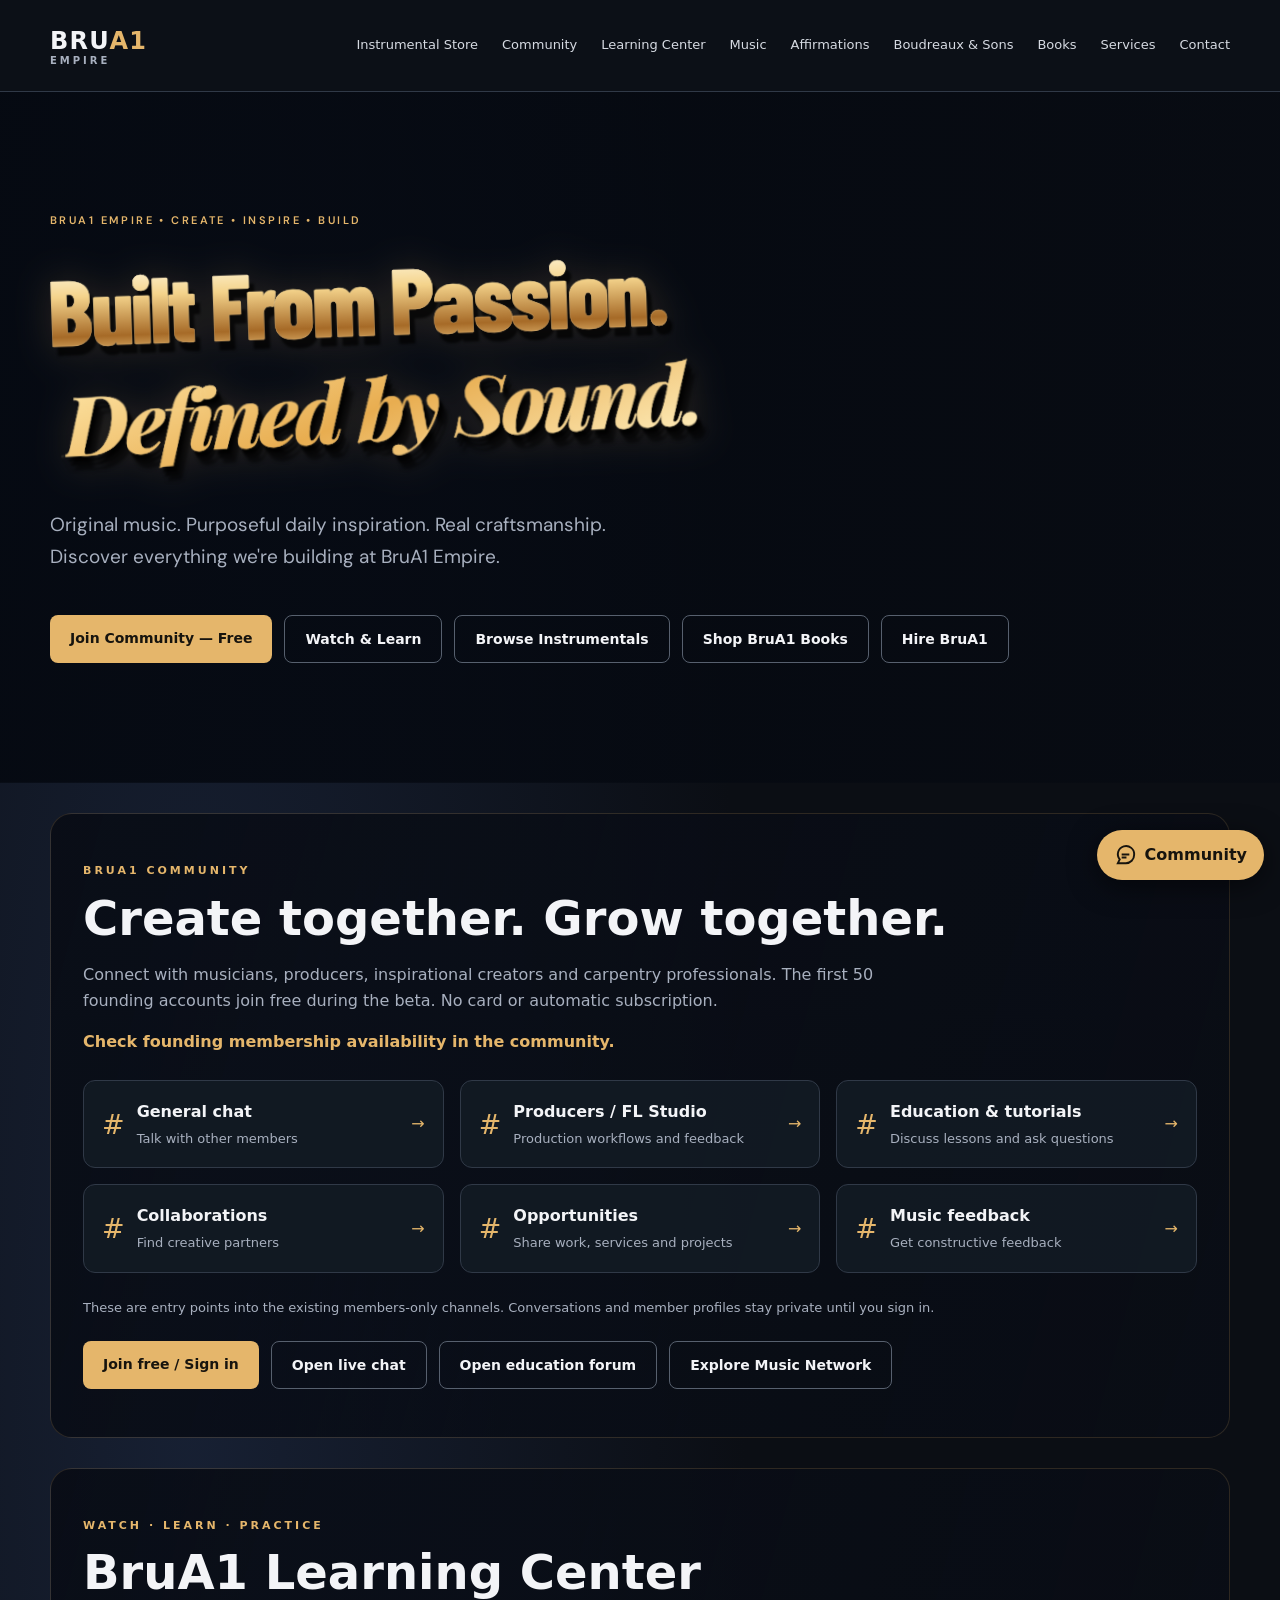
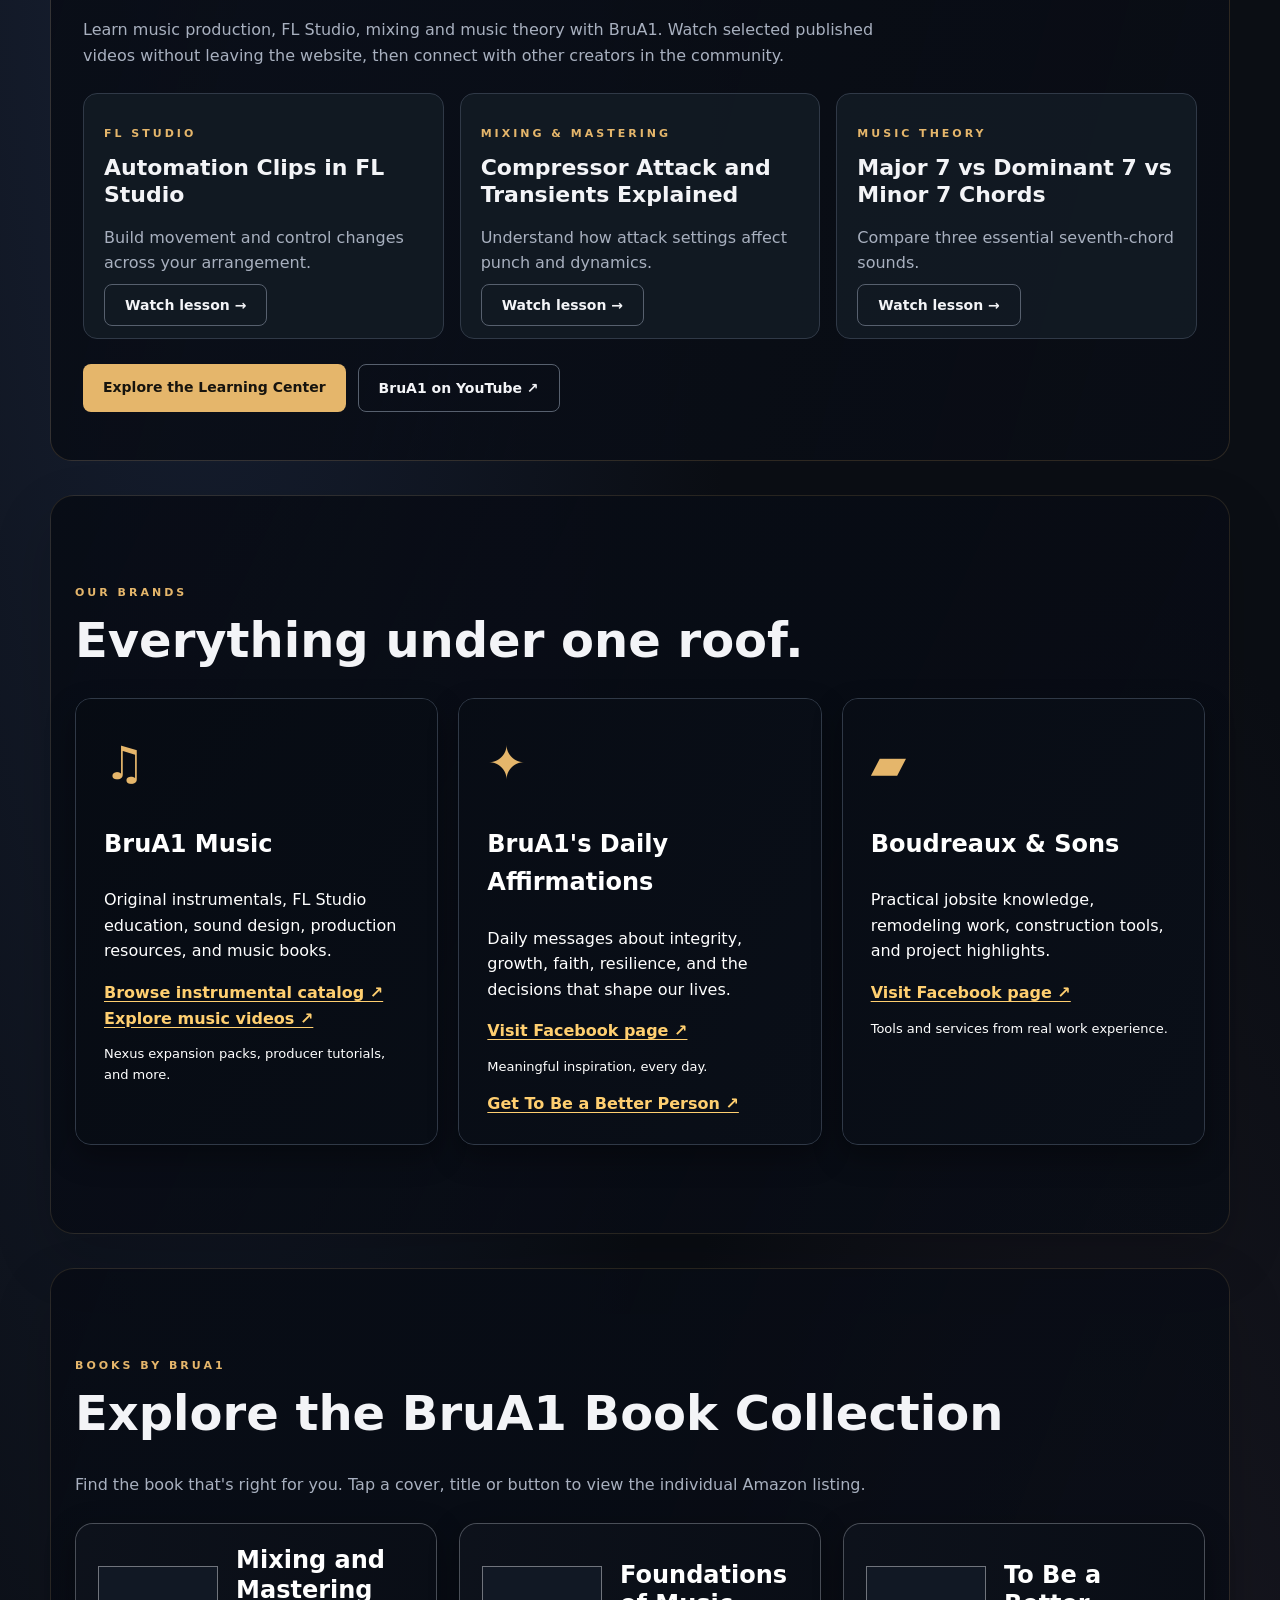
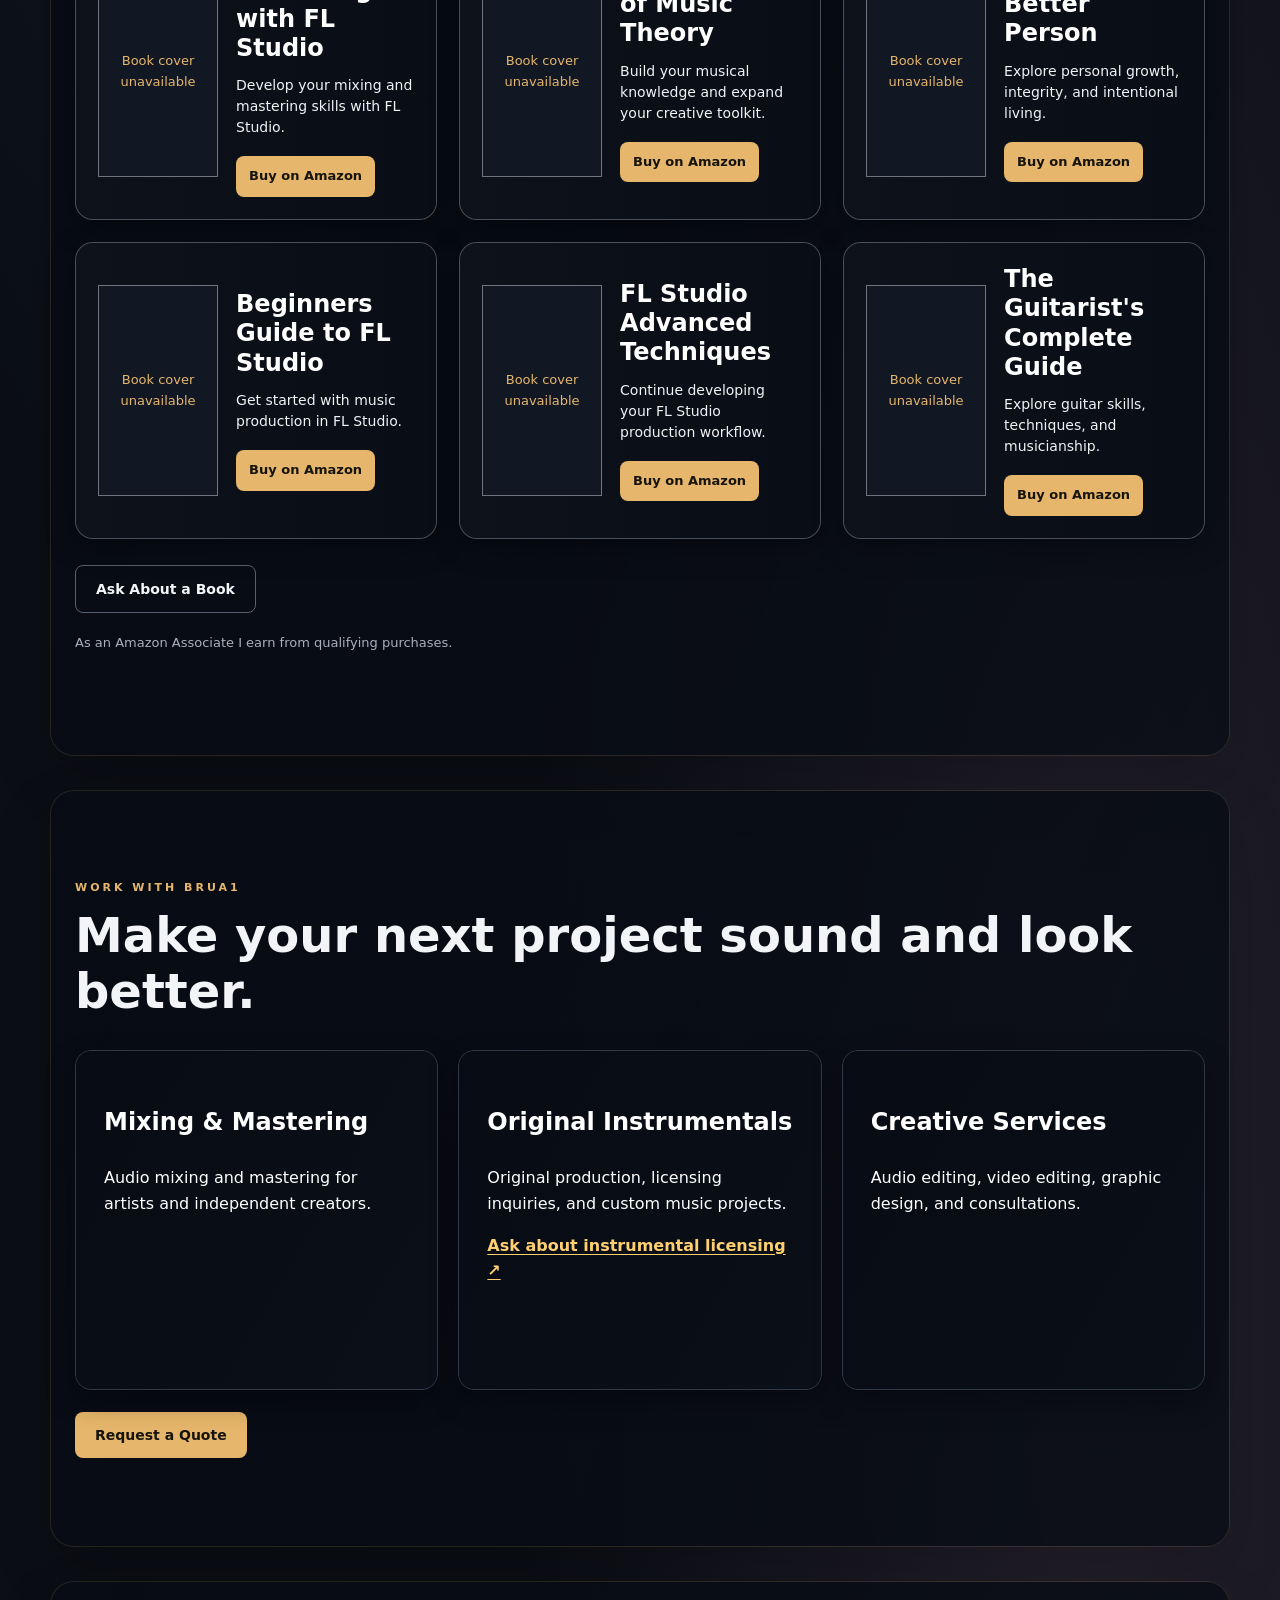
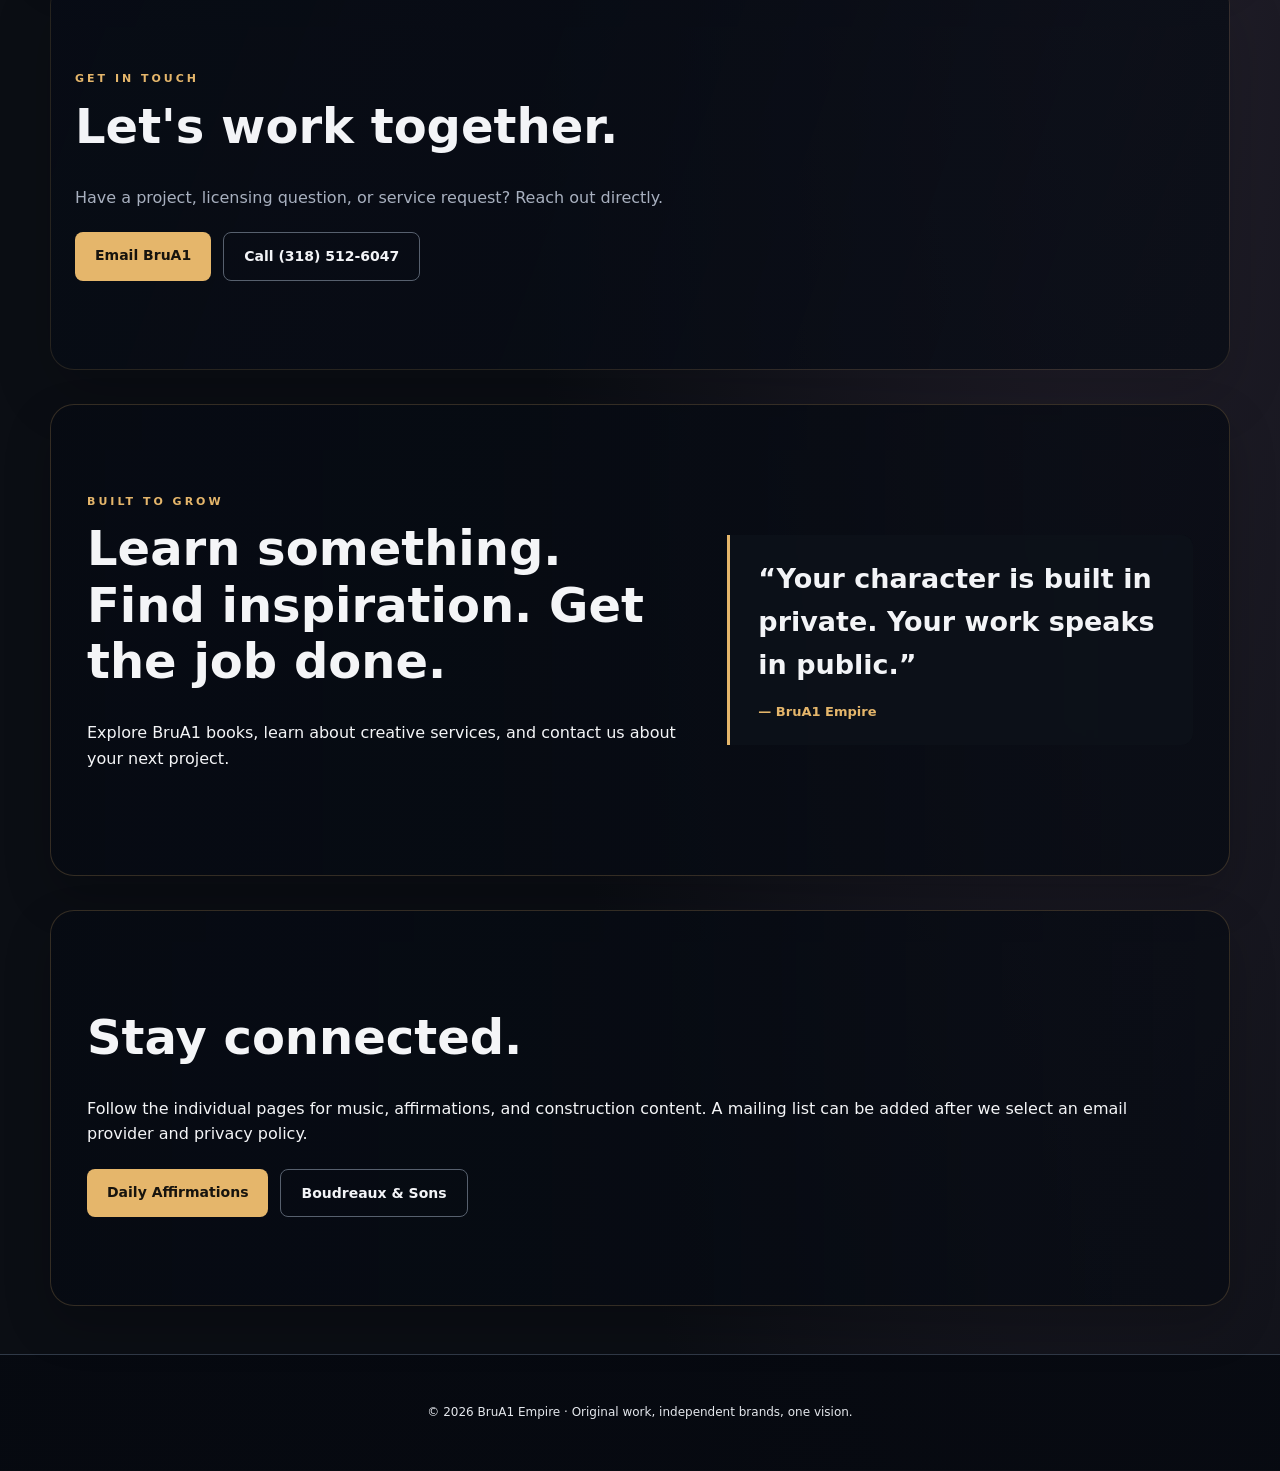
==== index.html @ e020012b "Add SEO foundation: canonical public pages, sitemap, robots and live verification" ====
<!doctype html><html lang="en"><head><meta charset="utf-8"><meta name="viewport" content="width=device-width,initial-scale=1"><meta name="description" content="Explore original BruA1 instrumentals, FL Studio tutorials, music theory lessons, books and a free founding-member community for music, inspiration and carpentry."><title>BruA1 Empire | Built From Passion. Defined by Sound.</title><link rel="canonical" href="https://brua1.com/"><meta property="og:type" content="website"><meta property="og:site_name" content="BruA1 Empire"><meta property="og:url" content="https://brua1.com/"><meta property="og:title" content="BruA1 Empire | Built From Passion. Defined by Sound."><meta property="og:description" content="Original instrumentals, music production, books, daily inspiration, and craftsmanship. Explore BruA1 Empire."><meta property="og:image" content="https://brua1.com/assets/brua1-messenger-preview-2026.png"><meta property="og:image:secure_url" content="https://brua1.com/assets/brua1-messenger-preview-2026.png"><meta property="og:image:type" content="image/png"><meta property="og:image:width" content="500"><meta property="og:image:height" content="500"><meta property="og:image:alt" content="BruA1 music production logo with FL Studio, speakers, musical notes, and the BruA1 name"><meta name="twitter:card" content="summary_large_image"><meta name="twitter:title" content="BruA1 Empire | Built From Passion. Defined by Sound."><meta name="twitter:description" content="Original instrumentals, music production, books, daily inspiration, and craftsmanship."><meta name="twitter:image" content="https://brua1.com/assets/brua1-messenger-preview-2026.png"><link rel="stylesheet" href="style.css"><link rel="stylesheet" href="hub.css"><script src="hub.js" defer></script><style id="book-showcase-styles">.book-showcase-grid{display:grid;grid-template-columns:repeat(auto-fit,minmax(min(100%,325px),1fr));gap:22px;margin:26px 0}.book-showcase-card{position:relative;isolation:isolate;overflow:hidden;display:grid;grid-template-columns:38% minmax(0,1fr);gap:18px;align-items:center;min-height:270px;padding:22px;border:1px solid #ffffff38;border-radius:18px;background:#171d29;box-shadow:0 8px 30px #0005}.book-showcase-card:before{content:"";position:absolute;inset:0;z-index:-2;background-image:var(--cover-image);background-size:cover;background-position:center;filter:brightness(.85);transform:scale(1.01)}.book-showcase-card:after{content:"";position:absolute;inset:0;z-index:-1;background:linear-gradient(90deg,rgba(8,12,20,.66),rgba(8,12,20,.82) 58%,rgba(8,12,20,.91))}.book-showcase-card:hover:after{background:linear-gradient(90deg,rgba(8,12,20,.53),rgba(8,12,20,.78) 58%,rgba(8,12,20,.87))}.book-showcase-cover{display:flex;align-items:center;justify-content:center;min-height:185px}.book-showcase-cover img{width:100%;max-height:240px;object-fit:contain;box-shadow:0 9px 22px #0009}.book-showcase-cover.missing-cover:after,.book-cover-placeholder{content:"Book cover unavailable";display:grid;place-items:center;min-height:185px;padding:12px;border:1px solid #ffffff66;color:#e5b66b;text-align:center;font-size:13px;background:#111824}.book-showcase-info{min-width:0}.book-showcase-info h3{font-size:clamp(18px,2.1vw,24px);line-height:1.22;margin:0 0 12px;color:#fff}.book-showcase-info p{font-size:14px;line-height:1.5;color:#f1f2f4;margin:0 0 18px}.book-showcase-buy{display:inline-block;text-align:center;font-size:13px;padding:10px 13px}.book-showcase-card a:focus-visible{outline:3px solid #e5b66b;outline-offset:4px}.book-affiliate-note{margin-top:20px}@media(max-width:440px){.book-showcase-card{grid-template-columns:110px minmax(0,1fr);gap:14px;padding:15px}.book-showcase-info h3{font-size:18px}}</style><style id="brua1-music-brand-card-style">.brua1-music-brand-card{position:relative;isolation:isolate;overflow:hidden;background:#101723;color:#fff}.brua1-music-brand-card:before{content:"";position:absolute;inset:0;z-index:-2;background-image:var(--music-brand-art);background-size:cover;background-position:center;filter:brightness(.8)}.brua1-music-brand-card:after{content:"";position:absolute;inset:0;z-index:-1;background:linear-gradient(125deg,rgba(5,9,16,.84),rgba(5,9,16,.70))}.brua1-music-brand-card h3,.brua1-music-brand-card p{color:#fff}.brua1-music-brand-card .links a{color:#ffcf70;text-decoration:underline;text-underline-offset:3px}.brua1-music-brand-card .links a:focus-visible{outline:3px solid #ffcf70;outline-offset:4px}</style><style id="boudreaux-brand-card-style">.boudreaux-brand-card{position:relative;isolation:isolate;overflow:hidden;background:#111823;color:#fff}.boudreaux-brand-card:before{content:"";position:absolute;inset:0;z-index:-2;background-image:var(--boudreaux-art);background-size:cover;background-position:center;filter:brightness(.78)}.boudreaux-brand-card:after{content:"";position:absolute;inset:0;z-index:-1;background:linear-gradient(120deg,rgba(6,10,18,.82),rgba(6,10,18,.64))}.boudreaux-brand-card h3,.boudreaux-brand-card p{color:#fff}.boudreaux-brand-card .links a{color:#ffcf70;text-decoration:underline;text-underline-offset:3px}.boudreaux-brand-card .links a:focus-visible{outline:3px solid #ffcf70;outline-offset:4px}</style><style id="affirmations-brand-card-style">.affirmations-brand-card{position:relative;isolation:isolate;overflow:hidden;background:#101722;color:#fff}.affirmations-brand-card:before{content:"";position:absolute;inset:0;z-index:-2;background-image:var(--affirmations-art);background-size:cover;background-position:center;filter:brightness(.8)}.affirmations-brand-card:after{content:"";position:absolute;inset:0;z-index:-1;background:linear-gradient(120deg,rgba(6,10,18,.83),rgba(6,10,18,.65))}.affirmations-brand-card h3,.affirmations-brand-card p{color:#fff}.affirmations-brand-card .links a{color:#ffcf70;text-decoration:underline;text-underline-offset:3px}.affirmations-brand-card .links a:focus-visible{outline:3px solid #ffcf70;outline-offset:4px}</style><style id="mixing-service-card-style">.mixing-service-card{position:relative;isolation:isolate;overflow:hidden;background:#121a25;color:#fff}.mixing-service-card:before{content:"";position:absolute;inset:0;z-index:-2;background-image:var(--mixing-art);background-size:cover;background-position:center;filter:brightness(.78)}.mixing-service-card:after{content:"";position:absolute;inset:0;z-index:-1;background:linear-gradient(120deg,rgba(5,9,16,.81),rgba(5,9,16,.59))}.mixing-service-card h3,.mixing-service-card p{color:#fff}</style><style id="instrumentals-service-card-style">.instrumentals-service-card{position:relative;isolation:isolate;overflow:hidden;background:#121a25;color:#fff}.instrumentals-service-card:before{content:"";position:absolute;inset:0;z-index:-2;background-image:var(--instrumentals-art);background-size:cover;background-position:center;filter:brightness(.8)}.instrumentals-service-card:after{content:"";position:absolute;inset:0;z-index:-1;background:linear-gradient(120deg,rgba(5,9,16,.82),rgba(5,9,16,.62))}.instrumentals-service-card h3,.instrumentals-service-card p{color:#fff}.instrumentals-service-card .links a{color:#ffcf70;text-decoration:underline;text-underline-offset:3px}.instrumentals-service-card .links a:focus-visible{outline:3px solid #ffcf70;outline-offset:4px}</style><style id="creative-service-card-style">.creative-service-card{position:relative;isolation:isolate;overflow:hidden;background:#121a25;color:#fff}.creative-service-card:before{content:"";position:absolute;inset:0;z-index:-2;background-image:var(--creative-art);background-size:cover;background-position:center;filter:brightness(.8)}.creative-service-card:after{content:"";position:absolute;inset:0;z-index:-1;background:linear-gradient(120deg,rgba(5,9,16,.82),rgba(5,9,16,.62))}.creative-service-card h3,.creative-service-card p{color:#fff}</style><style id="brua1-editorial-backgrounds">
/* Art-directed section backgrounds; dark overlays preserve accessible text contrast. */
body{background:radial-gradient(ellipse at 15% 22%,#172033 0,transparent 36%),radial-gradient(ellipse at 86% 73%,#24202c 0,transparent 37%),#0b0e14}
.hero{background-image:linear-gradient(90deg,rgba(5,9,17,.94) 0%,rgba(5,9,17,.83) 48%,rgba(5,9,17,.49) 100%),url("https://drive.google.com/thumbnail?id=1ZFJ-OcfH7yw_vTvfxqbPLuvHCr6O76uW&sz=w1800");background-position:center,center 40%;background-size:cover;background-repeat:no-repeat}
#brands,#books,#services,#contact{border-radius:24px;margin-top:34px;margin-bottom:34px;border:1px solid rgba(229,182,107,.13);box-shadow:0 24px 60px rgba(0,0,0,.16);background-repeat:no-repeat;background-size:cover;background-position:center}
#brands{background-image:linear-gradient(115deg,rgba(8,12,21,.91),rgba(8,12,21,.77)),url("https://drive.google.com/thumbnail?id=158-qbAoC4t4guXADyo5e7aFtfKqsZRUi&sz=w1800")}
#books{background-image:linear-gradient(110deg,rgba(8,12,21,.91),rgba(8,12,21,.75)),url("https://drive.google.com/thumbnail?id=1X9IC-NlMxR5A52POJAoY8mp-09tHbzjU&sz=w1800")}
#services{background-image:linear-gradient(110deg,rgba(8,12,21,.93),rgba(8,12,21,.76)),url("https://drive.google.com/thumbnail?id=1kLfrPqcRElBct7GginXg_Ut4H7CkdxbM&sz=w1800")}
#contact{background-image:linear-gradient(110deg,rgba(8,12,21,.94),rgba(8,12,21,.76)),url("https://drive.google.com/thumbnail?id=1SHuO4qkh3ZiP8Zo2W-CHaWICS7x8gcRT&sz=w1800")}
#brands .card,#services .card{box-shadow:0 12px 28px rgba(0,0,0,.35)}
@media(max-width:780px){.hero{background-image:linear-gradient(90deg,rgba(5,9,17,.91),rgba(5,9,17,.72)),url("https://drive.google.com/thumbnail?id=1ZFJ-OcfH7yw_vTvfxqbPLuvHCr6O76uW&sz=w1800");background-position:center}#brands,#books,#services,#contact{border-radius:16px;margin-top:18px;margin-bottom:18px;background-position:center}}
@media(prefers-reduced-motion:reduce){.hero,#brands,#books,#services,#contact{background-attachment:scroll}}
</style><style id="brua1-lower-homepage-art">
/* Lower homepage: new supplied creative artwork with controlled contrast. */
.section.feature{position:relative;isolation:isolate;overflow:hidden;max-width:1180px;border:1px solid rgba(229,182,107,.2);border-radius:24px;margin:34px auto;padding:88px 36px;background-image:linear-gradient(90deg,rgba(7,11,19,.96) 0%,rgba(7,11,19,.91) 40%,rgba(7,11,19,.77) 100%),url("https://drive.google.com/thumbnail?id=1Wd4yxA9N7ARY3odLL-9rVFcwWG7oGic0&sz=w1800");background-size:cover;background-position:center;box-shadow:0 20px 48px rgba(0,0,0,.2)}
.section.feature .quote{background:rgba(13,18,26,.78);border-left-color:#e5b66b;backdrop-filter:blur(3px);border-radius:0 12px 12px 0}
.section.feature h2,.section.feature p{color:#f4f5f7}
.section.newsletter{position:relative;isolation:isolate;overflow:hidden;max-width:1180px;border:1px solid rgba(229,182,107,.2);border-radius:24px;margin:34px auto 48px;padding:88px 36px;background-image:linear-gradient(90deg,rgba(7,11,19,.97) 0%,rgba(7,11,19,.91) 44%,rgba(7,11,19,.72) 100%),url("https://drive.google.com/thumbnail?id=1MNKS30AiHDdm2qVPyQqoR-fblHQTPZHV&sz=w1800");background-size:cover;background-position:center;box-shadow:0 20px 48px rgba(0,0,0,.2)}
.section.newsletter h2,.section.newsletter p{color:#f4f5f7}
.section.newsletter .actions{position:relative;z-index:1}
footer{background-image:linear-gradient(90deg,rgba(6,9,16,.94),rgba(6,9,16,.88)),url("https://drive.google.com/thumbnail?id=1BiIiQZAmxgf-2HbZblgDe5FXZoB2D9wC&sz=w1800");background-size:cover;background-position:center 52%;padding:48px 24px;color:#e5e8ed}
@media(max-width:780px){.section.feature,.section.newsletter{margin:18px 12px;padding:56px 22px;border-radius:16px;background-position:62% center}.section.feature{background-image:linear-gradient(90deg,rgba(7,11,19,.94),rgba(7,11,19,.81)),url("https://drive.google.com/thumbnail?id=1Wd4yxA9N7ARY3odLL-9rVFcwWG7oGic0&sz=w1800")}.section.newsletter{background-image:linear-gradient(90deg,rgba(7,11,19,.96),rgba(7,11,19,.8)),url("https://drive.google.com/thumbnail?id=1MNKS30AiHDdm2qVPyQqoR-fblHQTPZHV&sz=w1800")}}
</style><link rel="preconnect" href="https://fonts.googleapis.com"><link rel="preconnect" href="https://fonts.gstatic.com" crossorigin><link href="https://fonts.googleapis.com/css2?family=Barlow+Condensed:wght@700;800;900&family=DM+Sans:wght@400;500;600&family=Playfair+Display:ital,wght@1,700;1,800&display=swap" rel="stylesheet"><style id="brua1-hero-type-experiment">
/* Angled, layered metallic lettering without the oversized block-white headline. */
.hero h1{font-family:"Barlow Condensed",Impact,"Arial Narrow",sans-serif;font-size:clamp(3.3rem,7.3vw,7rem);font-weight:800;line-height:1.12;letter-spacing:-.025em;text-transform:none;max-width:1100px;text-wrap:balance;margin:28px 0 22px;transform:rotate(-2deg);transform-origin:left center;filter:drop-shadow(5px 9px 1px rgba(0,0,0,.7)) drop-shadow(0 0 18px rgba(229,182,107,.16))}
.hero h1 .hero-first{display:inline-block;color:#f5e2bb;background:linear-gradient(180deg,#fff8df 8%,#f4d38b 38%,#a66a27 76%,#f5d08a 100%);-webkit-background-clip:text;background-clip:text;-webkit-text-fill-color:transparent;-webkit-text-stroke:.6px rgba(255,235,188,.28);text-shadow:none}
.hero h1 em{font-family:"Playfair Display",Georgia,serif;font-weight:800;font-style:italic;text-transform:none;font-size:.88em;letter-spacing:-.04em;line-height:1.22;display:inline-block;margin-top:.03em;color:#e5b66b;background:linear-gradient(160deg,#ffe8aa,#e8ad50 50%,#fff0c0);-webkit-background-clip:text;background-clip:text;-webkit-text-fill-color:transparent;-webkit-text-stroke:.5px rgba(255,226,159,.25);transform:translateX(.14em) rotate(-1deg);filter:drop-shadow(3px 5px 1px rgba(0,0,0,.75))}
.hero .eyebrow{font-family:"DM Sans",sans-serif;letter-spacing:.22em;font-weight:600}.hero p{font-family:"DM Sans",sans-serif;line-height:1.7}
@media(max-width:780px){.hero h1{font-size:clamp(2.75rem,10vw,5.5rem);transform:rotate(-1.5deg);margin:20px 0 24px}.hero h1 em{font-size:.81em;transform:translateX(.05em) rotate(-1deg)}}
@media(prefers-reduced-motion:reduce){.hero h1{transition:none}}
</style><link rel="stylesheet" href="brua1-artwork.css?v=1"></head><body class="home-art"><header class="top"><a class="logo" href="index.html">BRU<span>A1</span> <small>EMPIRE</small></a><nav><a href="instrumentals.html">Instrumental Store</a><a href="#community-hub">Community</a><a href="learning-center.html">Learning Center</a><a href="#music">Music</a><a href="#affirmations">Affirmations</a><a href="#builders">Boudreaux & Sons</a><a href="#books">Books</a><a href="#services">Services</a><a href="#contact">Contact</a></nav></header><main><section class="hero"><div class="eyebrow">BRUA1 EMPIRE • CREATE • INSPIRE • BUILD</div><h1><span class="hero-first">Built From Passion.</span><br><em>Defined by Sound.</em></h1><p>Original music. Purposeful daily inspiration. Real craftsmanship. Discover everything we're building at BruA1 Empire.</p><div class="actions"><a class="btn" href="music-network.html#member-account">Join Community — Free</a><a class="btn secondary" href="learning-center.html">Watch &amp; Learn</a><a class="btn secondary" href="instrumentals.html">Browse Instrumentals</a><a class="btn secondary" href="#books">Shop BruA1 Books</a><a class="btn secondary" href="#services">Hire BruA1</a></div></section><section id="community-hub" class="section hub-section"><div class="eyebrow">BRUA1 COMMUNITY</div><h2>Create together. Grow together.</h2><p class="intro">Connect with musicians, producers, inspirational creators and carpentry professionals. The first 50 founding accounts join free during the beta. No card or automatic subscription.</p><p id="hub-member-count" class="hub-count" role="status">Check founding membership availability in the community.</p><div class="hub-channel-grid"><a class="hub-channel" href="music-network.html?channel=general#member-account"><span class="hub-hash" aria-hidden="true">#</span><span><strong>General chat</strong><small>Talk with other members</small></span><span aria-hidden="true">→</span></a><a class="hub-channel" href="music-network.html?channel=producers#member-account"><span class="hub-hash" aria-hidden="true">#</span><span><strong>Producers / FL Studio</strong><small>Production workflows and feedback</small></span><span aria-hidden="true">→</span></a><a class="hub-channel" href="music-network.html?channel=education#member-account"><span class="hub-hash" aria-hidden="true">#</span><span><strong>Education &amp; tutorials</strong><small>Discuss lessons and ask questions</small></span><span aria-hidden="true">→</span></a><a class="hub-channel" href="music-network.html?channel=collaborations#member-account"><span class="hub-hash" aria-hidden="true">#</span><span><strong>Collaborations</strong><small>Find creative partners</small></span><span aria-hidden="true">→</span></a><a class="hub-channel" href="music-network.html?channel=opportunities#member-account"><span class="hub-hash" aria-hidden="true">#</span><span><strong>Opportunities</strong><small>Share work, services and projects</small></span><span aria-hidden="true">→</span></a><a class="hub-channel" href="music-network.html?channel=feedback#member-account"><span class="hub-hash" aria-hidden="true">#</span><span><strong>Music feedback</strong><small>Get constructive feedback</small></span><span aria-hidden="true">→</span></a></div><p class="muted">These are entry points into the existing members-only channels. Conversations and member profiles stay private until you sign in.</p><div class="actions"><a class="btn" href="music-network.html#member-account">Join free / Sign in</a><a class="btn secondary" href="music-network.html?channel=general#member-account">Open live chat</a><a class="btn secondary" href="music-network.html?channel=education#member-account">Open education forum</a><a class="btn secondary" href="music-network.html">Explore Music Network</a></div></section>
<section id="learning-preview" class="section hub-section"><div class="eyebrow">WATCH · LEARN · PRACTICE</div><h2>BruA1 Learning Center</h2><p class="intro">Learn music production, FL Studio, mixing and music theory with BruA1. Watch selected published videos without leaving the website, then connect with other creators in the community.</p><div class="hub-feature-grid"><article class="hub-feature"><p class="eyebrow">FL Studio</p><h3>Automation Clips in FL Studio</h3><p>Build movement and control changes across your arrangement.</p><a class="btn secondary" href="learning-center.html#lesson-qXFrxTHaCLw">Watch lesson →</a></article><article class="hub-feature"><p class="eyebrow">Mixing &amp; mastering</p><h3>Compressor Attack and Transients Explained</h3><p>Understand how attack settings affect punch and dynamics.</p><a class="btn secondary" href="learning-center.html#lesson-lneWd0WQ0nU">Watch lesson →</a></article><article class="hub-feature"><p class="eyebrow">Music theory</p><h3>Major 7 vs Dominant 7 vs Minor 7 Chords</h3><p>Compare three essential seventh-chord sounds.</p><a class="btn secondary" href="learning-center.html#lesson-SNli4HFGF_g">Watch lesson →</a></article></div><div class="actions"><a class="btn" href="learning-center.html">Explore the Learning Center</a><a class="btn secondary" href="https://www.youtube.com/@BruA1" target="_blank" rel="noopener noreferrer">BruA1 on YouTube ↗</a></div></section><section id="brands" class="section"><div class="eyebrow">OUR BRANDS</div><h2>Everything under one roof.</h2><div class="cards"><article class="card brua1-music-brand-card" id="music" style="--music-brand-art:url(&quot;https://brua1.com/assets/brua1-messenger-preview-2026.png&quot;)"><div class="symbol">♫</div><h3>BruA1 Music</h3><p>Original instrumentals, FL Studio education, sound design, production resources, and music books.</p><div class="links"><a href="instrumentals.html">Browse instrumental catalog ↗</a></div><div class="links"><a href="https://www.youtube.com/@BruA1" target="_blank" rel="noopener">Explore music videos ↗</a></div><p class="muted">Nexus expansion packs, producer tutorials, and more.</p></article><article class="card affirmations-brand-card" id="affirmations" style="--affirmations-art:url(&quot;https://drive.google.com/thumbnail?id=1j97_FrIyOdmr3PAECvJX6cseo77cNrdS&sz=w1600&quot;)"><div class="symbol">✦</div><h3>BruA1's Daily Affirmations</h3><p>Daily messages about integrity, growth, faith, resilience, and the decisions that shape our lives.</p><div class="links"><a href="https://www.facebook.com/brua1dialyaffirmations" target="_blank" rel="noopener">Visit Facebook page ↗</a></div><p class="muted">Meaningful inspiration, every day.</p><div class="links"><a href="https://link.amazon/B0ckPJZT5" target="_blank" rel="sponsored noopener noreferrer">Get To Be a Better Person ↗</a></div></article><article class="card boudreaux-brand-card" id="builders" style="--boudreaux-art:url(&quot;https://drive.google.com/thumbnail?id=1keKfGM-ojmV7MUK_N_SAn1sQaFJnM_l1&sz=w1600&quot;)"><div class="symbol">▰</div><h3>Boudreaux & Sons</h3><p>Practical jobsite knowledge, remodeling work, construction tools, and project highlights.</p><div class="links"><a href="https://www.facebook.com/boudreauxnsons/" target="_blank" rel="noopener">Visit Facebook page ↗</a></div><p class="muted">Tools and services from real work experience.</p></article></div></section><section id="books" class="section"><div class="eyebrow">BOOKS BY BRUA1</div><h2>Explore the BruA1 Book Collection</h2><p class="intro">Find the book that's right for you. Tap a cover, title or button to view the individual Amazon listing.</p><div class="book-showcase-grid"><article class="book-showcase-card" style="--cover-image:url('https://images-na.ssl-images-amazon.com/images/P/B0DBR1P54Q.01.L.jpg')"><a class="book-showcase-cover" href="https://link.amazon/B0dbVA2uR" target="_blank" rel="sponsored noopener noreferrer" aria-label="Shop Mixing and Mastering with FL Studio on Amazon"><img src="https://images-na.ssl-images-amazon.com/images/P/B0DBR1P54Q.01.L.jpg" alt="Mixing and Mastering with FL Studio book cover" loading="lazy" onerror="this.style.display='none';this.parentElement.classList.add('missing-cover')"></a><div class="book-showcase-info"><h3><a href="https://link.amazon/B0dbVA2uR" target="_blank" rel="sponsored noopener noreferrer">Mixing and Mastering with FL Studio</a></h3><p>Develop your mixing and mastering skills with FL Studio.</p><a class="btn book-showcase-buy" href="https://link.amazon/B0dbVA2uR" target="_blank" rel="sponsored noopener noreferrer">Buy on Amazon</a></div></article><article class="book-showcase-card" style="--cover-image:url('https://drive.google.com/thumbnail?id=189gJFk4-sRUMz2CZmdJ-AzojvEDtb_ih&sz=w1200')"><a class="book-showcase-cover" href="https://link.amazon/B0gmwy1I0" target="_blank" rel="sponsored noopener noreferrer" aria-label="Shop Foundations of Music Theory on Amazon"><img src="https://drive.google.com/thumbnail?id=189gJFk4-sRUMz2CZmdJ-AzojvEDtb_ih&sz=w1200" alt="Foundations of Music Theory book cover" loading="lazy" onerror="this.style.display='none';this.parentElement.classList.add('missing-cover')"></a><div class="book-showcase-info"><h3><a href="https://link.amazon/B0gmwy1I0" target="_blank" rel="sponsored noopener noreferrer">Foundations of Music Theory</a></h3><p>Build your musical knowledge and expand your creative toolkit.</p><a class="btn book-showcase-buy" href="https://link.amazon/B0gmwy1I0" target="_blank" rel="sponsored noopener noreferrer">Buy on Amazon</a></div></article><article class="book-showcase-card" style="--cover-image:url('https://images-na.ssl-images-amazon.com/images/P/B0DFWZWX66.01.L.jpg')"><a class="book-showcase-cover" href="https://link.amazon/B0ckPJZT5" target="_blank" rel="sponsored noopener noreferrer" aria-label="Shop To Be a Better Person on Amazon"><img src="https://images-na.ssl-images-amazon.com/images/P/B0DFWZWX66.01.L.jpg" alt="To Be a Better Person book cover" loading="lazy" onerror="this.style.display='none';this.parentElement.classList.add('missing-cover')"></a><div class="book-showcase-info"><h3><a href="https://link.amazon/B0ckPJZT5" target="_blank" rel="sponsored noopener noreferrer">To Be a Better Person</a></h3><p>Explore personal growth, integrity, and intentional living.</p><a class="btn book-showcase-buy" href="https://link.amazon/B0ckPJZT5" target="_blank" rel="sponsored noopener noreferrer">Buy on Amazon</a></div></article><article class="book-showcase-card" style="--cover-image:url('https://images-na.ssl-images-amazon.com/images/P/B0DBR6S1MN.01.L.jpg')"><a class="book-showcase-cover" href="https://link.amazon/B0fQSfMyb" target="_blank" rel="sponsored noopener noreferrer" aria-label="Shop Beginners Guide to FL Studio on Amazon"><img src="https://images-na.ssl-images-amazon.com/images/P/B0DBR6S1MN.01.L.jpg" alt="Beginners Guide to FL Studio book cover" loading="lazy" onerror="this.style.display='none';this.parentElement.classList.add('missing-cover')"></a><div class="book-showcase-info"><h3><a href="https://link.amazon/B0fQSfMyb" target="_blank" rel="sponsored noopener noreferrer">Beginners Guide to FL Studio</a></h3><p>Get started with music production in FL Studio.</p><a class="btn book-showcase-buy" href="https://link.amazon/B0fQSfMyb" target="_blank" rel="sponsored noopener noreferrer">Buy on Amazon</a></div></article><article class="book-showcase-card" style="--cover-image:url('https://images-na.ssl-images-amazon.com/images/P/B0D6X38KS8.01.L.jpg')"><a class="book-showcase-cover" href="https://link.amazon/B0gxIhF5H" target="_blank" rel="sponsored noopener noreferrer" aria-label="Shop FL Studio Advanced Techniques on Amazon"><img src="https://images-na.ssl-images-amazon.com/images/P/B0D6X38KS8.01.L.jpg" alt="FL Studio Advanced Techniques book cover" loading="lazy" onerror="this.style.display='none';this.parentElement.classList.add('missing-cover')"></a><div class="book-showcase-info"><h3><a href="https://link.amazon/B0gxIhF5H" target="_blank" rel="sponsored noopener noreferrer">FL Studio Advanced Techniques</a></h3><p>Continue developing your FL Studio production workflow.</p><a class="btn book-showcase-buy" href="https://link.amazon/B0gxIhF5H" target="_blank" rel="sponsored noopener noreferrer">Buy on Amazon</a></div></article><article class="book-showcase-card" style="--cover-image:url('https://images-na.ssl-images-amazon.com/images/P/B0DCHCTPRF.01.L.jpg')"><a class="book-showcase-cover" href="https://link.amazon/B04CY1TQb" target="_blank" rel="sponsored noopener noreferrer" aria-label="Shop The Guitarist's Complete Guide on Amazon"><img src="https://images-na.ssl-images-amazon.com/images/P/B0DCHCTPRF.01.L.jpg" alt="The Guitarist's Complete Guide book cover" loading="lazy" onerror="this.style.display='none';this.parentElement.classList.add('missing-cover')"></a><div class="book-showcase-info"><h3><a href="https://link.amazon/B04CY1TQb" target="_blank" rel="sponsored noopener noreferrer">The Guitarist's Complete Guide</a></h3><p>Explore guitar skills, techniques, and musicianship.</p><a class="btn book-showcase-buy" href="https://link.amazon/B04CY1TQb" target="_blank" rel="sponsored noopener noreferrer">Buy on Amazon</a></div></article></div><div class="actions"><a class="btn secondary" href="mailto:brua1@brua1.com?subject=BruA1%20Book%20Question">Ask About a Book</a></div><p class="muted book-affiliate-note">As an Amazon Associate I earn from qualifying purchases.</p></section><section id="services" class="section"><div class="eyebrow">WORK WITH BRUA1</div><h2>Make your next project sound and look better.</h2><div class="cards"><article class="card mixing-service-card" style="--mixing-art:url(&quot;https://drive.google.com/thumbnail?id=1arTUyaTbtogvchmV63BevEuPaB9FPMXt&sz=w1600&quot;)"><h3>Mixing &amp; Mastering</h3><p>Audio mixing and mastering for artists and independent creators.</p></article><article class="card instrumentals-service-card" style="--instrumentals-art:url(&quot;https://drive.google.com/thumbnail?id=1k-0HDPBT8oYM79VHfF9h4_giLLuIwSMV&sz=w1600&quot;)"><h3>Original Instrumentals</h3><p>Original production, licensing inquiries, and custom music projects.</p><div class="links"><a href="mailto:brua1@brua1.com?subject=Instrumental%20Licensing%20Inquiry">Ask about instrumental licensing ↗</a></div></article><article class="card creative-service-card" style="--creative-art:url(&quot;https://drive.google.com/thumbnail?id=1NO43t-p6GwBFLpu292cllXKPfUVcP9_4&sz=w1600&quot;)"><h3>Creative Services</h3><p>Audio editing, video editing, graphic design, and consultations.</p></article></div><div class="actions"><a class="btn" href="mailto:brua1@brua1.com?subject=BruA1%20Service%20Inquiry">Request a Quote</a></div></section><section id="contact" class="section"><div class="eyebrow">GET IN TOUCH</div><h2>Let's work together.</h2><p class="intro">Have a project, licensing question, or service request? Reach out directly.</p><div class="actions"><a class="btn" href="mailto:brua1@brua1.com">Email BruA1</a><a class="btn secondary" href="tel:+13185126047">Call (318) 512-6047</a></div></section><section class="section feature"><div><div class="eyebrow">BUILT TO GROW</div><h2>Learn something. Find inspiration. Get the job done.</h2><p>Explore BruA1 books, learn about creative services, and contact us about your next project.</p></div><div class="quote">“Your character is built in private. Your work speaks in public.”<small>— BruA1 Empire</small></div></section><section class="section newsletter"><h2>Stay connected.</h2><p>Follow the individual pages for music, affirmations, and construction content. A mailing list can be added after we select an email provider and privacy policy.</p><div class="actions"><a class="btn" href="https://www.facebook.com/brua1dialyaffirmations">Daily Affirmations</a><a class="btn secondary" href="https://www.facebook.com/boudreauxnsons/">Boudreaux & Sons</a></div></section></main><footer>© <span id="year"></span> BruA1 Empire · Original work, independent brands, one vision. </footer><script src="script.js"></script><a class="community-fab" href="music-network.html?channel=general#member-account" aria-label="Open BruA1 member chat"><svg aria-hidden="true" viewBox="0 0 24 24" width="23" height="23" fill="none" stroke="currentColor" stroke-width="2"><path d="M21 11.5a8.5 8.5 0 0 1-8.5 8.5H4l2-4a8.5 8.5 0 1 1 15-4.5Z"/><path d="M8 11h8M8 14h5"/></svg><span>Community</span></a></body></html>
---- style.css ----
:root{--bg:#0b0e14;--panel:#151b25;--panel2:#1b2330;--text:#f3f4f7;--muted:#a8b0bf;--gold:#e5b66b;--line:#303947}*{box-sizing:border-box}html{scroll-behavior:smooth}body{margin:0;background:var(--bg);color:var(--text);font-family:Inter,ui-sans-serif,system-ui,-apple-system,Segoe UI,sans-serif;line-height:1.6}a{color:inherit;text-decoration:none}.top{display:flex;align-items:center;justify-content:space-between;padding:22px max(24px,calc((100vw - 1180px)/2));gap:24px;border-bottom:1px solid var(--line);background:#0c1017;position:sticky;top:0;z-index:10}.logo{font-weight:900;font-size:24px;letter-spacing:1.3px;white-space:nowrap}.logo span,.dot{color:var(--gold)}.logo small{font-size:10px;letter-spacing:3px;color:var(--muted);display:block;margin-top:-7px}.top nav{display:flex;gap:24px;align-items:center;flex-wrap:wrap}.top nav a{font-size:13px;color:#d6dae2}.top nav a:hover,.links a:hover{color:var(--gold)}.preview{font-size:9px;color:var(--gold);border:1px solid var(--gold);padding:2px 4px;border-radius:4px}.hero{min-height:570px;padding:120px max(24px,calc((100vw - 1180px)/2));background:radial-gradient(circle at 80% 25%,#353122 0,transparent 34%),linear-gradient(130deg,#101723,#090c11);display:flex;flex-direction:column;justify-content:center}.eyebrow{color:var(--gold);font-size:11px;letter-spacing:3px;font-weight:800;text-transform:uppercase}.hero h1{font-size:clamp(54px,8vw,112px);line-height:1.04;letter-spacing:-4px;margin:18px 0}.hero h1 em{color:var(--gold);font-style:normal}.hero p{font-size:19px;max-width:620px;color:var(--muted)}.actions{display:flex;gap:12px;flex-wrap:wrap;margin-top:22px}.btn{background:var(--gold);color:#17140e;border-radius:8px;padding:12px 20px;font-weight:800;font-size:14px}.btn.secondary{background:transparent;color:var(--text);border:1px solid #57606e}.section{max-width:1180px;margin:auto;padding:88px 24px}.section h2,.panel h2{font-size:clamp(30px,4vw,48px);line-height:1.18;margin:10px 0 30px}.cards{display:grid;grid-template-columns:repeat(3,1fr);gap:20px}.card,.panel,.stat{border:1px solid var(--line);border-radius:16px;background:var(--panel);padding:28px}.card{min-height:340px}.card h3{font-size:24px}.card p,.feature p,.newsletter p,.intro,.task p{color:var(--muted)}.symbol{color:var(--gold);font-size:46px}.links a{color:var(--gold);font-weight:700}.muted{color:var(--muted);font-size:13px}.feature{display:grid;grid-template-columns:1.3fr 1fr;gap:35px;align-items:center}.quote{border-left:3px solid var(--gold);padding:22px 28px;font-size:27px;font-weight:700;background:#171b20}.quote small{display:block;font-size:13px;color:var(--gold);margin-top:16px}.newsletter{border-top:1px solid var(--line)}footer{border-top:1px solid var(--line);padding:28px;text-align:center;font-size:12px;color:var(--muted)}footer a{color:var(--gold)}.dashboard{max-width:1200px;margin:auto;padding:40px 24px 80px}.dashboard h1{font-size:clamp(42px,6vw,76px);margin:10px 0 0;letter-spacing:-2px}.warning{background:#34271c;color:#ffdfad;border:1px solid #80603a;border-radius:12px;padding:16px 20px;margin-bottom:35px;font-size:13px}.stats{display:grid;grid-template-columns:repeat(4,1fr);gap:16px;margin:32px 0}.stat{padding:22px}.stat span,.stat small{display:block;color:var(--muted);font-size:12px}.stat strong{display:block;font-size:35px;margin:8px 0;color:var(--gold)}.panel{margin-bottom:20px}.panel h2{font-size:27px;margin-bottom:16px}.panelhead{display:flex;align-items:center;justify-content:space-between;gap:20px}.panelhead label{font-size:12px;color:var(--muted)}select{display:block;margin-top:6px;background:#101721;color:white;border:1px solid var(--line);border-radius:7px;padding:10px}.pipeline{display:grid;grid-template-columns:repeat(3,1fr);gap:14px}.task{background:var(--panel2);border:1px solid var(--line);padding:20px;border-radius:12px}.task h3{margin:10px 0 4px}.tag,.stage{font-size:10px;color:var(--gold);font-weight:800;letter-spacing:1px}.stage{display:inline-block;margin-top:12px;border:1px solid #615039;padding:4px 8px;border-radius:5px}.two{display:grid;grid-template-columns:1fr 1fr;gap:20px}.panel ul{padding-left:22px}.panel li{margin:10px 0}.checklist{display:grid;grid-template-columns:repeat(2,1fr);gap:12px}.checklist label{background:var(--panel2);padding:13px;border-radius:9px;font-size:14px}.checklist input{accent-color:var(--gold);margin-right:10px}@media(max-width:780px){.top{align-items:flex-start;flex-direction:column;padding:18px 24px}.top nav{gap:12px}.hero{min-height:490px;padding:75px 24px}.hero h1{letter-spacing:-2px}.cards,.feature,.stats,.pipeline,.two,.checklist{grid-template-columns:1fr}.section{padding:60px 24px}.panelhead{align-items:flex-start;flex-direction:column}}
---- hub.css ----
.hub-section{border:1px solid #e5b66b29;background:linear-gradient(135deg,#171f2b,#0e141d);border-radius:22px;margin:30px auto;padding:48px 32px}.hub-section h2{margin-bottom:16px}.hub-section .intro{max-width:800px}.hub-count{color:var(--gold);font-weight:700}.hub-channel-grid,.hub-feature-grid,.hub-lesson-grid{display:grid;grid-template-columns:repeat(3,minmax(0,1fr));gap:16px;margin:25px 0}.hub-channel{display:flex;align-items:center;gap:12px;color:var(--text);text-decoration:none;background:var(--panel);padding:18px;border:1px solid var(--line);border-radius:12px}.hub-channel:hover,.hub-feature:hover{border-color:var(--gold)}.hub-channel strong,.hub-channel small{display:block}.hub-channel small{color:var(--muted);font-size:13px;margin-top:4px}.hub-channel span:last-child{margin-left:auto;color:var(--gold)}.hub-hash{font-size:27px;color:var(--gold)}.hub-feature,.hub-lesson{border:1px solid var(--line);border-radius:14px;background:var(--panel);padding:20px;min-width:0}.hub-feature h3,.hub-lesson h3{font-size:22px;line-height:1.25;margin:10px 0}.hub-feature p,.hub-lesson p{color:var(--muted)}.hub-feature .eyebrow,.hub-lesson .eyebrow{color:var(--gold)}.hub-feature a,.hub-links a,.hub-book a{color:var(--gold)}.hub-learning-hero{padding-top:70px;padding-bottom:30px}.hub-learning-hero h1{font-size:clamp(38px,6vw,70px);line-height:1.1;margin:20px 0}.hub-video{aspect-ratio:16/9;background:radial-gradient(ellipse at 25% 20%,#3f3428,#111821 65%);border-radius:9px;display:grid;place-items:center;overflow:hidden}.hub-video iframe{width:100%;height:100%;border:0}.hub-play{display:grid;gap:8px;place-items:center;color:#f8e5bc;background:transparent;border:0;cursor:pointer;font:inherit}.hub-play span{font-size:32px;border:1px solid var(--gold);border-radius:50%;width:64px;height:64px;display:grid;place-items:center}.hub-play small{color:var(--muted)}.hub-links{display:flex;flex-wrap:wrap;gap:12px;font-size:14px;margin:18px 0}.hub-book{border-top:1px solid var(--line);padding-top:14px;font-size:13px}.hub-book small{display:block;font-size:11px;margin-top:7px}.hub-filters{display:flex;gap:8px;flex-wrap:wrap;margin-top:22px}.hub-filters button{border:1px solid var(--line);border-radius:8px;padding:9px 14px;background:var(--panel);color:var(--text);font:inherit;cursor:pointer}.hub-filters button[aria-pressed=true]{background:var(--gold);color:#111}.hub-lesson[hidden]{display:none!important}.hub-lesson{scroll-margin-top:140px}.community-fab{position:fixed;z-index:50;right:max(16px,env(safe-area-inset-right));bottom:max(20px,env(safe-area-inset-bottom));display:flex;align-items:center;gap:8px;background:#e5b66b;color:#17140e;text-decoration:none;font-weight:800;border-radius:999px;padding:12px 17px;box-shadow:0 6px 28px #0008}.community-fab:hover{background:#ffdc9b}.hub-section a:focus-visible,.hub-section button:focus-visible,.community-fab:focus-visible{outline:3px solid #f9d17d;outline-offset:4px}.hub-section{scroll-margin-top:120px}@media(max-width:900px){.hub-channel-grid,.hub-feature-grid,.hub-lesson-grid{grid-template-columns:repeat(2,minmax(0,1fr))}}@media(max-width:600px){.hub-section{margin:18px 12px;padding:28px 18px;scroll-margin-top:210px}.hub-channel-grid,.hub-feature-grid,.hub-lesson-grid{grid-template-columns:1fr}.hub-lesson{scroll-margin-top:210px}.community-fab{padding:11px 13px;bottom:max(16px,env(safe-area-inset-bottom))}body{padding-bottom:60px}}
---- brua1-artwork.css ----
/* BruA1 owner-supplied NightCafe artwork. Scoped additions only; existing homepage art is protected. */
.home-art #community-hub{background-image:linear-gradient(105deg,rgba(9,13,22,.94),rgba(9,13,22,.69)),url("https://drive.google.com/thumbnail?id=1n-1MQu6oZPWa5yWnfhAiQTsruK76ozMT&sz=w1600");background-size:cover;background-position:center 46%;background-repeat:no-repeat;}
.home-art #learning-preview{background-image:linear-gradient(105deg,rgba(9,13,22,.94),rgba(9,13,22,.67)),url("https://drive.google.com/thumbnail?id=1Ot8B4dkcwUEUBQ76O05Z-UaFqvhE1i9e&sz=w1600");background-size:cover;background-position:center 43%;background-repeat:no-repeat;}
.store-art .storehead{background-image:linear-gradient(105deg,rgba(9,13,22,.93),rgba(9,13,22,.48)),url("https://drive.google.com/thumbnail?id=1Ot8B4dkcwUEUBQ76O05Z-UaFqvhE1i9e&sz=w1600");background-size:cover;background-position:center 42%;background-repeat:no-repeat;}
.store-art #catalog{background-image:linear-gradient(105deg,rgba(9,13,22,.97),rgba(9,13,22,.88)),url("https://drive.google.com/thumbnail?id=1djYtAYDPAILCMAv9KJnG7TASIjBHxHaS&sz=w1600");background-size:cover;background-position:center top;background-repeat:no-repeat;border-radius:20px}
.store-art #licenses{background-image:linear-gradient(105deg,rgba(9,13,22,.96),rgba(9,13,22,.83)),url("https://drive.google.com/thumbnail?id=1BVowVXcwgfCUdBMNeSzbxShYnNy04qY3&sz=w1600");background-size:cover;background-position:center 42%;background-repeat:no-repeat;border-radius:20px}
.network-art .network-hero{background-image:linear-gradient(105deg,rgba(9,13,22,.96),rgba(9,13,22,.48)),url("https://drive.google.com/thumbnail?id=1NQ8Ch70Bw8SzSPcOS3ufBnZHsnmkBaHp&sz=w1600");background-size:cover;background-position:center 34%;background-repeat:no-repeat;border-radius:20px;padding-left:clamp(18px,4vw,52px);padding-right:clamp(18px,4vw,52px);margin-top:20px}
.network-art #directory{background-image:linear-gradient(105deg,rgba(9,13,22,.97),rgba(9,13,22,.84)),url("https://drive.google.com/thumbnail?id=1xsPx88jcIGl4XS2S3C-INMX3uJ7CcOFn&sz=w1600");background-size:cover;background-position:center 42%;background-repeat:no-repeat;border-radius:16px;padding-left:18px;padding-right:18px}
.network-art #community{background-image:linear-gradient(105deg,rgba(9,13,22,.97),rgba(9,13,22,.83)),url("https://drive.google.com/thumbnail?id=1n-1MQu6oZPWa5yWnfhAiQTsruK76ozMT&sz=w1600");background-size:cover;background-position:center 42%;background-repeat:no-repeat;border-radius:16px;padding-left:18px;padding-right:18px}
.network-art #membership{background-image:linear-gradient(105deg,rgba(9,13,22,.97),rgba(9,13,22,.83)),url("https://drive.google.com/thumbnail?id=1tqYEjbvxttbu48akECG5N45mhxO-RiJ2&sz=w1600");background-size:cover;background-position:center 42%;background-repeat:no-repeat;border-radius:16px;padding-left:18px;padding-right:18px}
.network-art #member-account{background-image:linear-gradient(105deg,rgba(9,13,22,.98),rgba(9,13,22,.92)),url("https://drive.google.com/thumbnail?id=1BVowVXcwgfCUdBMNeSzbxShYnNy04qY3&sz=w1600");background-size:cover;background-position:center 42%;background-repeat:no-repeat;border-radius:16px;padding-left:18px;padding-right:18px}
.learning-art .hub-learning-hero{background-image:linear-gradient(105deg,rgba(9,13,22,.96),rgba(9,13,22,.48)),url("https://drive.google.com/thumbnail?id=1BVowVXcwgfCUdBMNeSzbxShYnNy04qY3&sz=w1600");background-size:cover;background-position:center 35%;background-repeat:no-repeat;border-radius:20px;margin-top:22px;padding-left:clamp(20px,4vw,48px);padding-right:clamp(20px,4vw,48px)}
.learning-art #lessons{background-image:linear-gradient(105deg,rgba(9,13,22,.97),rgba(9,13,22,.85)),url("https://drive.google.com/thumbnail?id=1xsPx88jcIGl4XS2S3C-INMX3uJ7CcOFn&sz=w1600");background-size:cover;background-position:center 42%;background-repeat:no-repeat; }
.learning-art .hub-section:not(#lessons){background-image:linear-gradient(105deg,rgba(9,13,22,.95),rgba(9,13,22,.75)),url("https://drive.google.com/thumbnail?id=1Ot8B4dkcwUEUBQ76O05Z-UaFqvhE1i9e&sz=w1600");background-size:cover;background-position:center 42%;background-repeat:no-repeat;}
.terms-art main.section{background-image:linear-gradient(105deg,rgba(9,13,22,.98),rgba(9,13,22,.92)),url("https://drive.google.com/thumbnail?id=1tqYEjbvxttbu48akECG5N45mhxO-RiJ2&sz=w1600");background-size:cover;background-position:center 42%;background-repeat:no-repeat;border-radius:18px;margin-top:22px}
.store-art footer,.network-art footer,.learning-art footer,.terms-art footer{background-image:linear-gradient(105deg,rgba(9,13,22,.97),rgba(9,13,22,.88)),url("https://drive.google.com/thumbnail?id=1djYtAYDPAILCMAv9KJnG7TASIjBHxHaS&sz=w1600");background-size:cover;background-position:center 42%;background-repeat:no-repeat;}
/* Keep forms, checkout notices, lesson text, and real member discussions legible. */
.network-art .member-profile-editor,.network-art .community{background-color:#141b25}
.learning-art .hub-lesson,.learning-art .hub-feature,.home-art .hub-channel,.home-art .hub-feature{background-color:rgba(18,25,35,.96)}
@media(max-width:780px){.store-art .storehead,.network-art .network-hero,.learning-art .hub-learning-hero{background-position:62% center}.network-art .network-hero{padding-top:48px}.learning-art .hub-learning-hero{margin:18px 12px}.terms-art main.section{margin:18px 12px}}
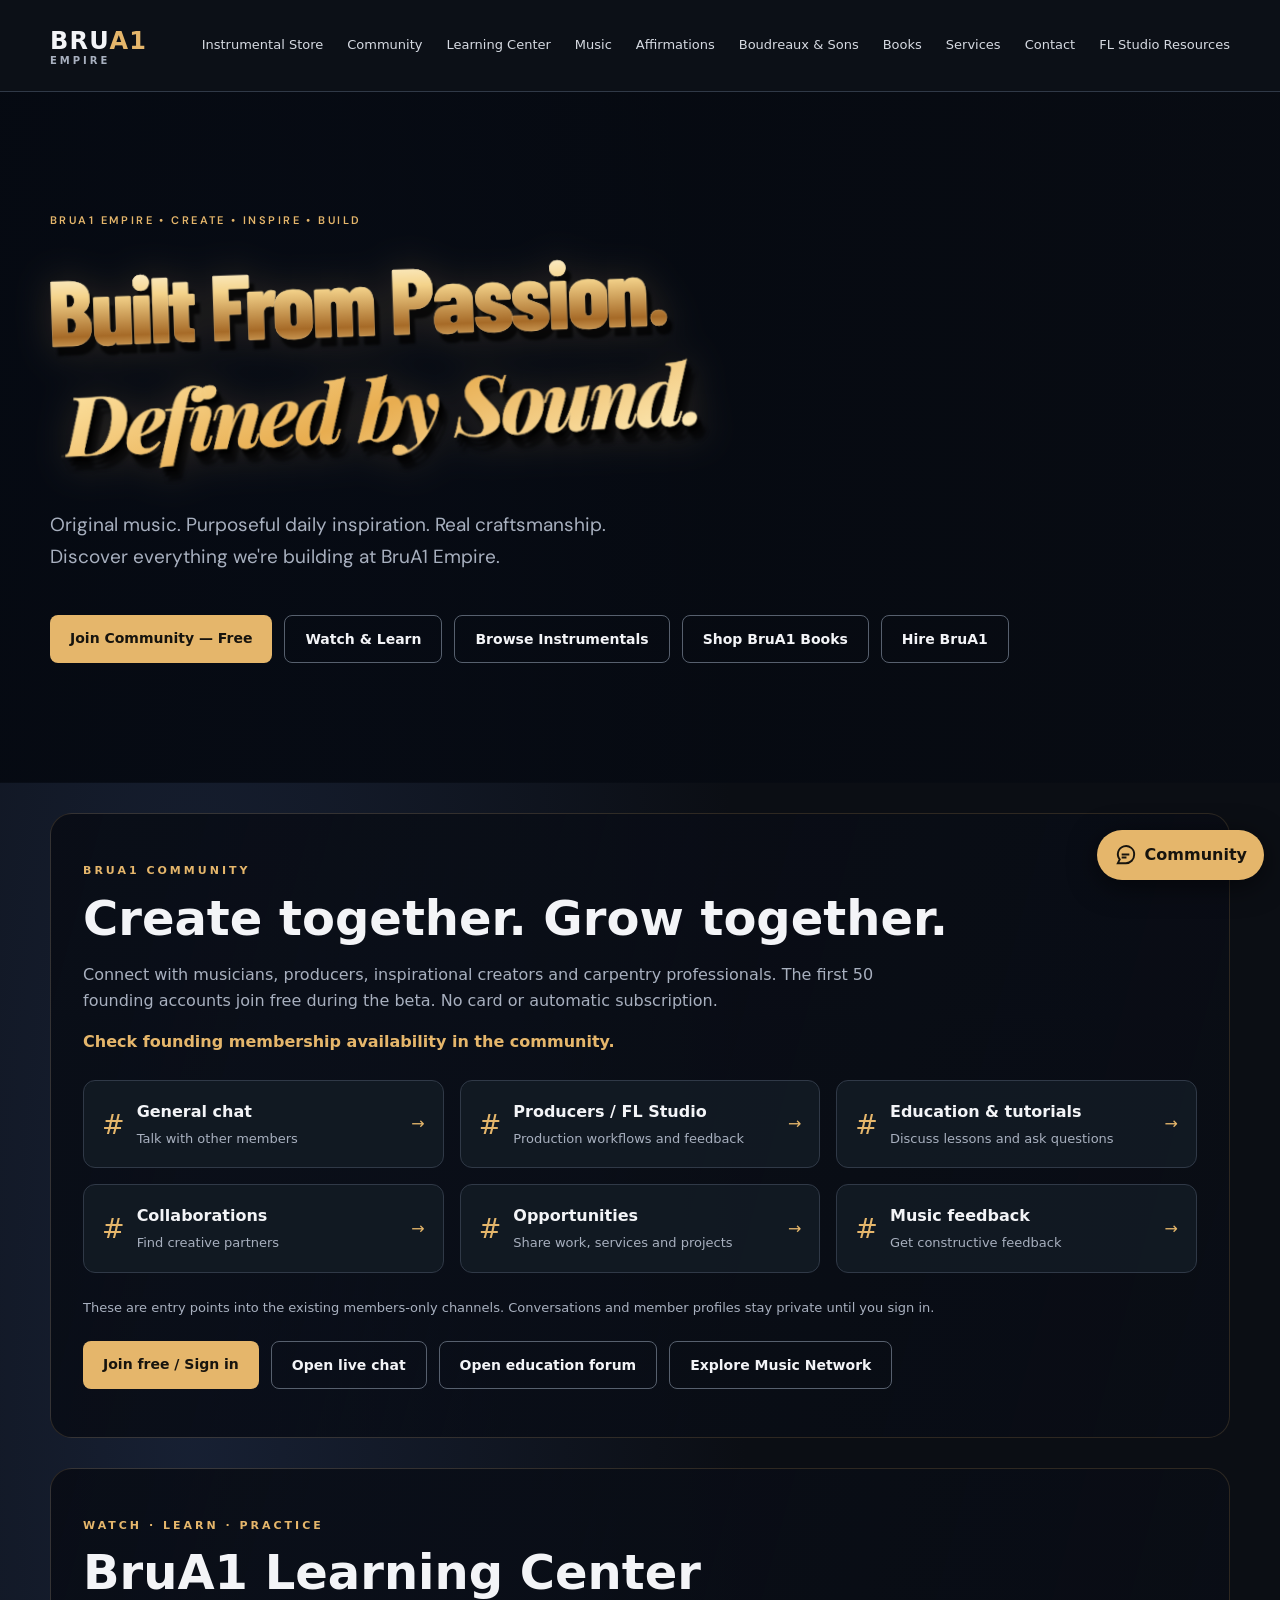
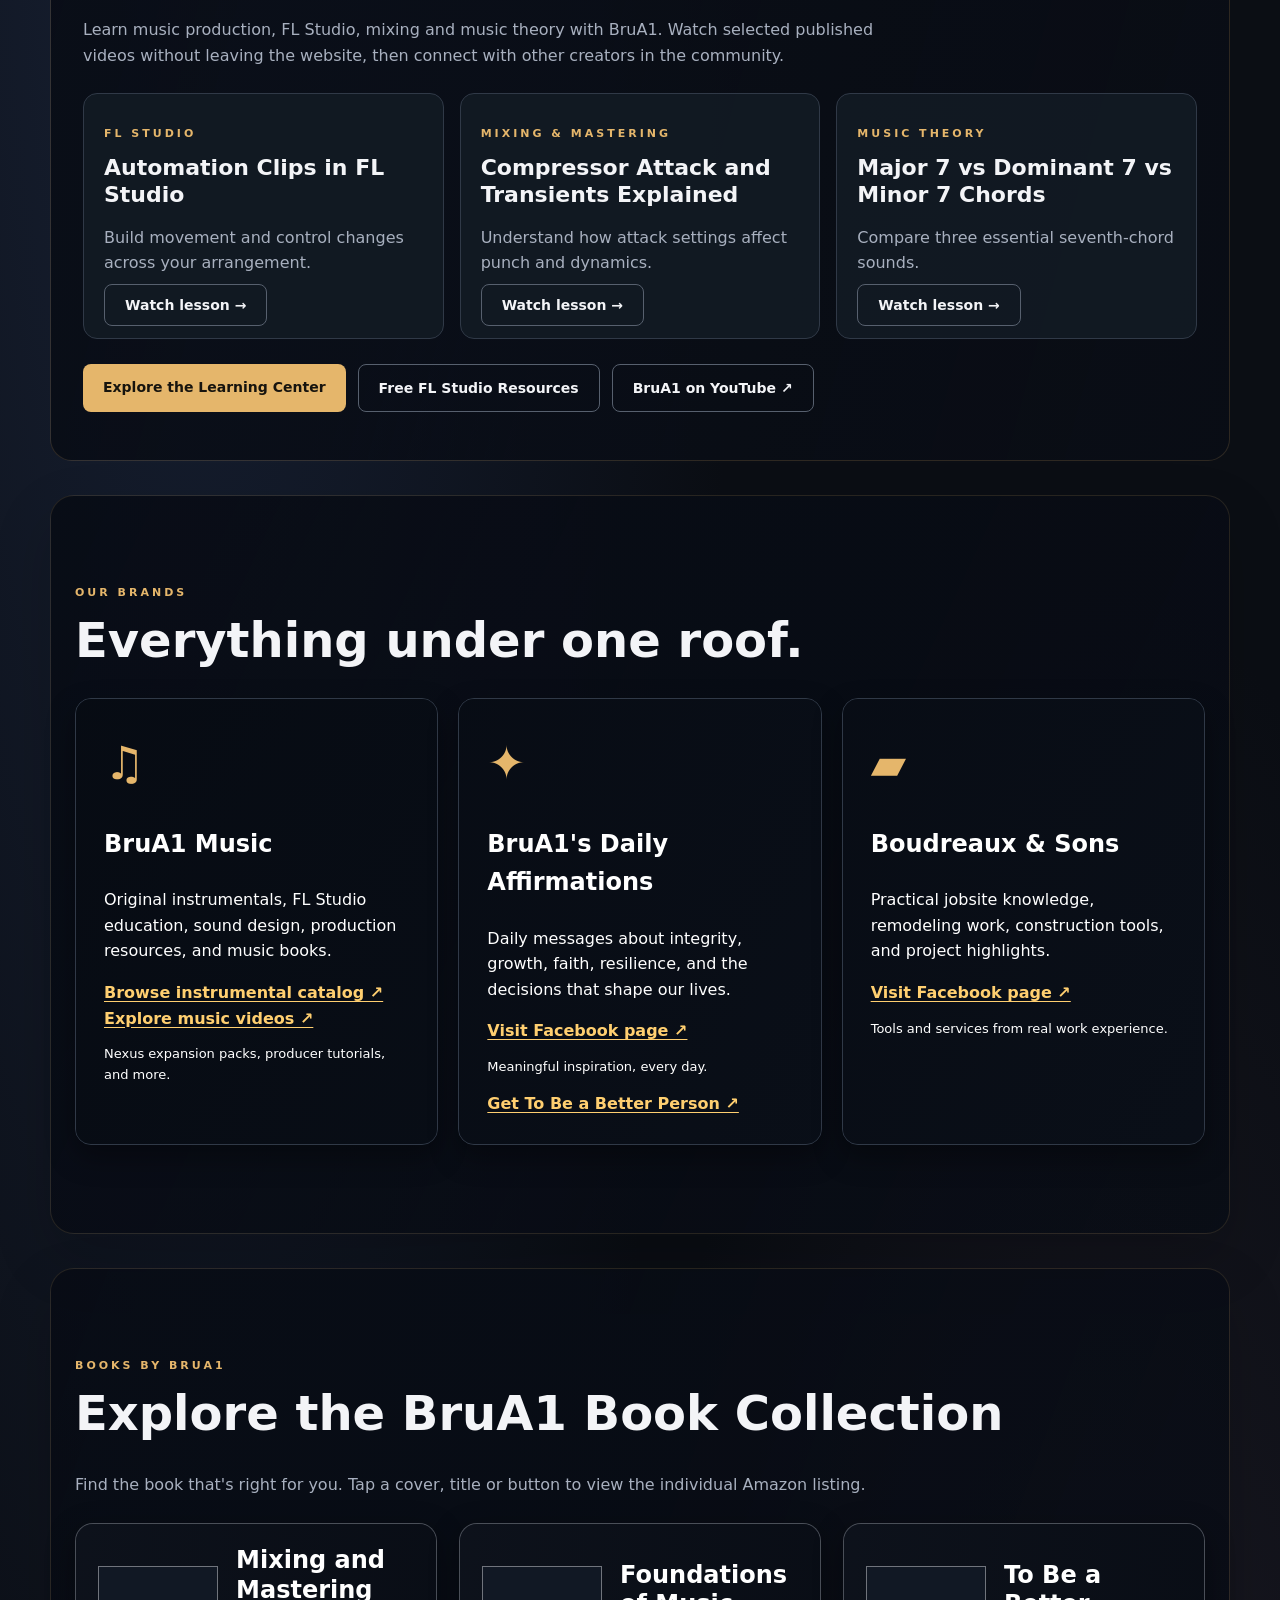
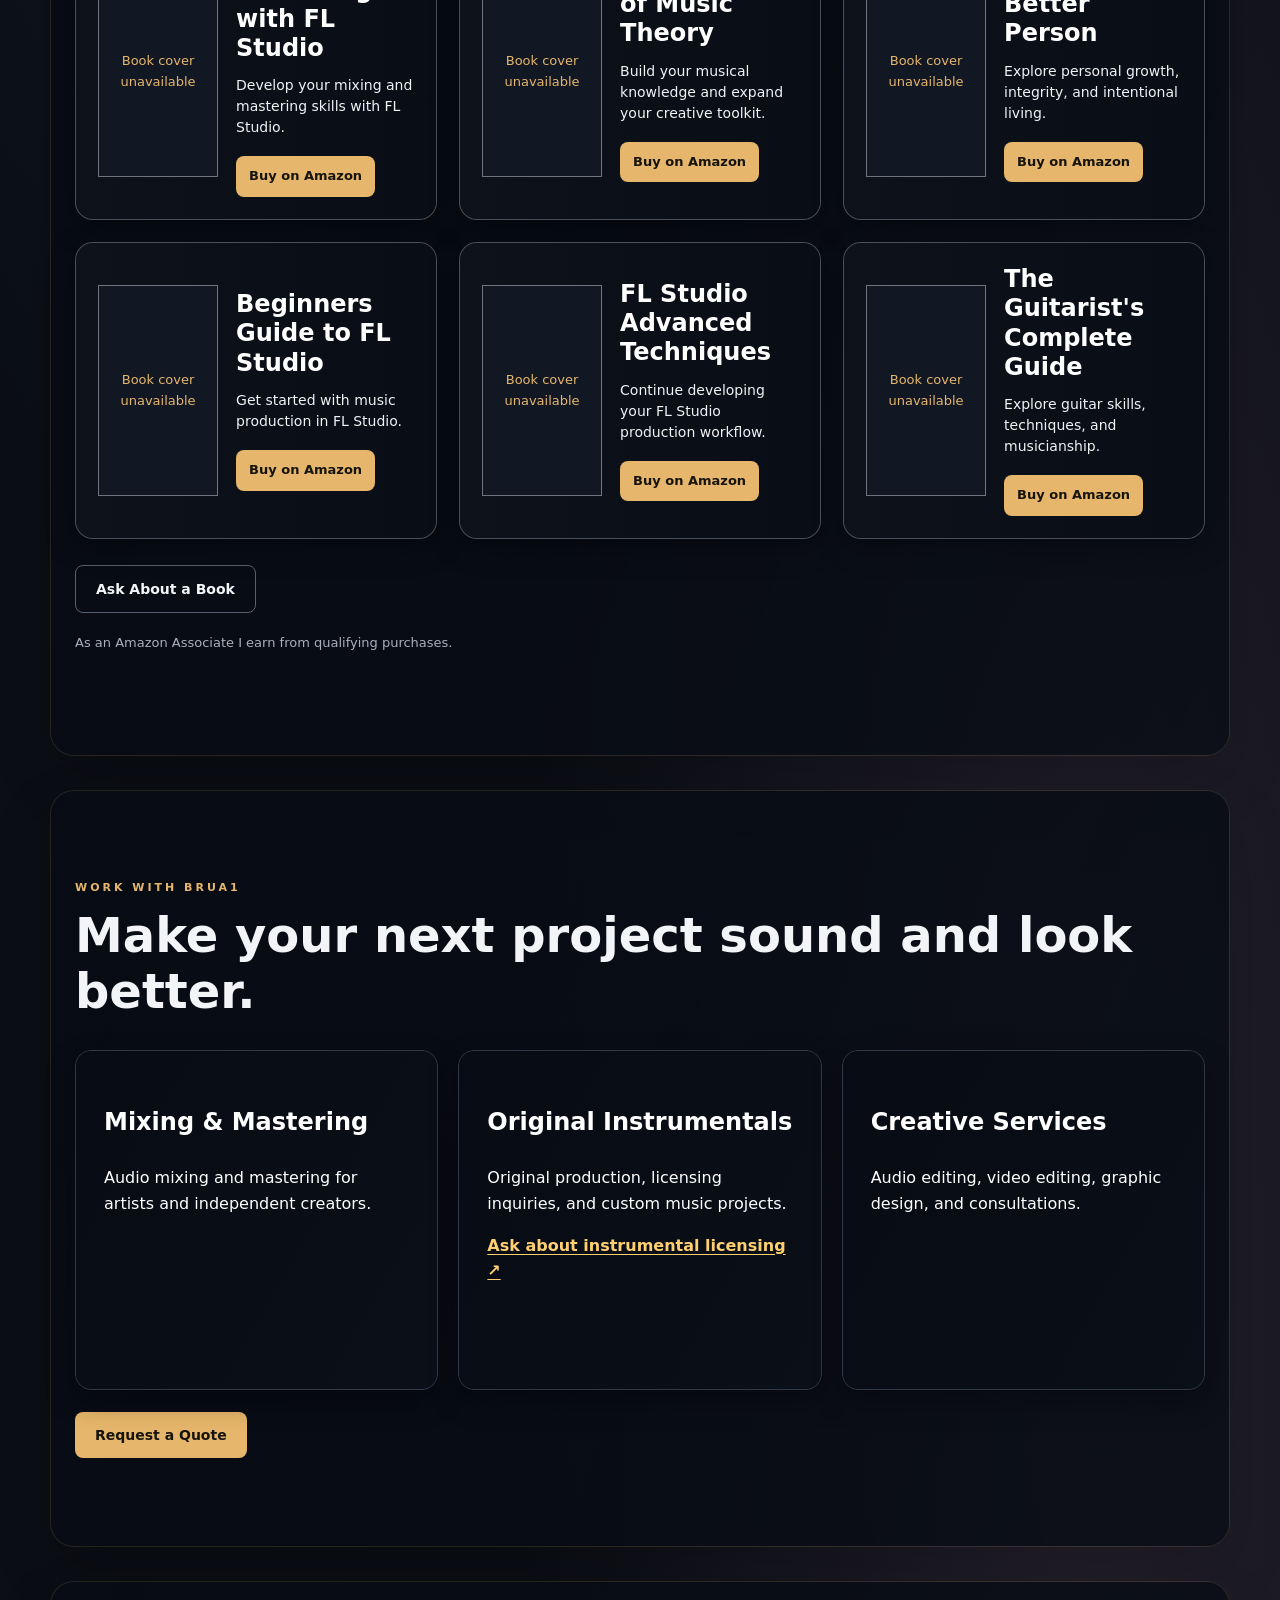
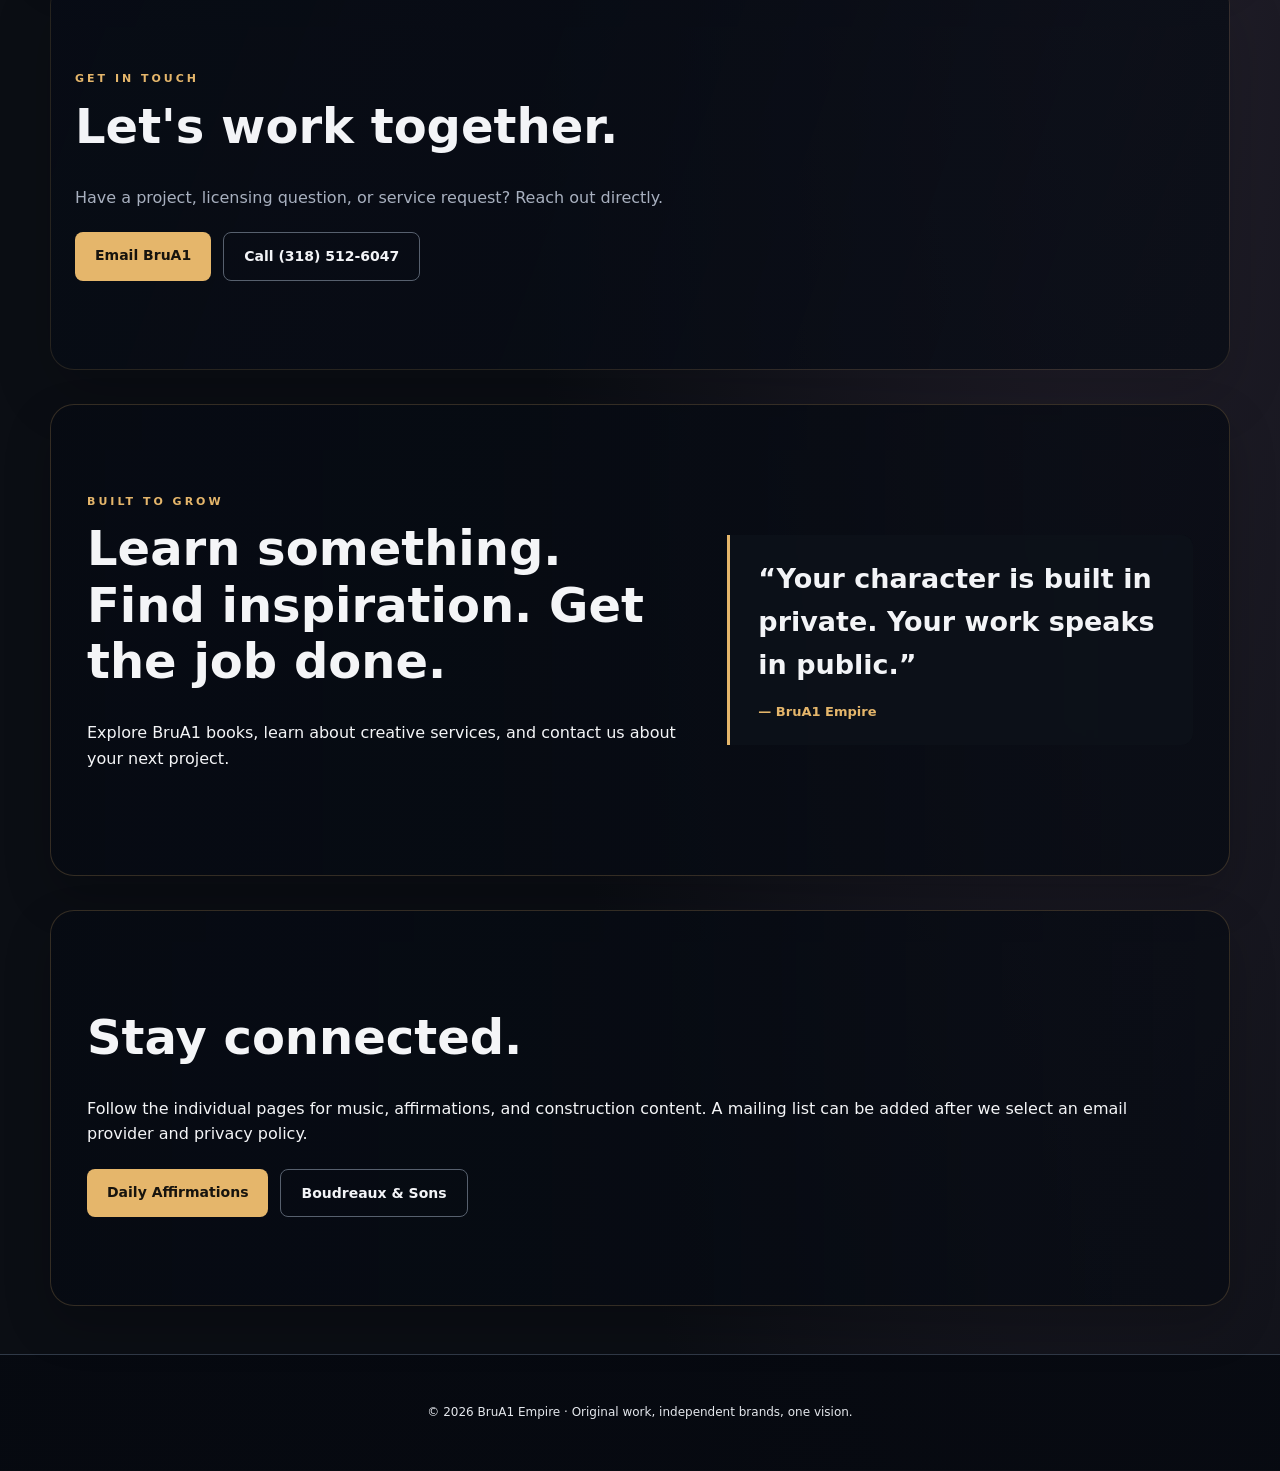
==== commit 7b76e0ca: "Launch free FL Studio resources with original guides, searchable shortcuts and tempo tools; expand s" ====
--- a/index.html
+++ b/index.html
@@ -28,5 +28,5 @@
 .hero .eyebrow{font-family:"DM Sans",sans-serif;letter-spacing:.22em;font-weight:600}.hero p{font-family:"DM Sans",sans-serif;line-height:1.7}
 @media(max-width:780px){.hero h1{font-size:clamp(2.75rem,10vw,5.5rem);transform:rotate(-1.5deg);margin:20px 0 24px}.hero h1 em{font-size:.81em;transform:translateX(.05em) rotate(-1deg)}}
 @media(prefers-reduced-motion:reduce){.hero h1{transition:none}}
-</style><link rel="stylesheet" href="brua1-artwork.css?v=1"></head><body class="home-art"><header class="top"><a class="logo" href="index.html">BRU<span>A1</span> <small>EMPIRE</small></a><nav><a href="instrumentals.html">Instrumental Store</a><a href="#community-hub">Community</a><a href="learning-center.html">Learning Center</a><a href="#music">Music</a><a href="#affirmations">Affirmations</a><a href="#builders">Boudreaux & Sons</a><a href="#books">Books</a><a href="#services">Services</a><a href="#contact">Contact</a></nav></header><main><section class="hero"><div class="eyebrow">BRUA1 EMPIRE • CREATE • INSPIRE • BUILD</div><h1><span class="hero-first">Built From Passion.</span><br><em>Defined by Sound.</em></h1><p>Original music. Purposeful daily inspiration. Real craftsmanship. Discover everything we're building at BruA1 Empire.</p><div class="actions"><a class="btn" href="music-network.html#member-account">Join Community — Free</a><a class="btn secondary" href="learning-center.html">Watch &amp; Learn</a><a class="btn secondary" href="instrumentals.html">Browse Instrumentals</a><a class="btn secondary" href="#books">Shop BruA1 Books</a><a class="btn secondary" href="#services">Hire BruA1</a></div></section><section id="community-hub" class="section hub-section"><div class="eyebrow">BRUA1 COMMUNITY</div><h2>Create together. Grow together.</h2><p class="intro">Connect with musicians, producers, inspirational creators and carpentry professionals. The first 50 founding accounts join free during the beta. No card or automatic subscription.</p><p id="hub-member-count" class="hub-count" role="status">Check founding membership availability in the community.</p><div class="hub-channel-grid"><a class="hub-channel" href="music-network.html?channel=general#member-account"><span class="hub-hash" aria-hidden="true">#</span><span><strong>General chat</strong><small>Talk with other members</small></span><span aria-hidden="true">→</span></a><a class="hub-channel" href="music-network.html?channel=producers#member-account"><span class="hub-hash" aria-hidden="true">#</span><span><strong>Producers / FL Studio</strong><small>Production workflows and feedback</small></span><span aria-hidden="true">→</span></a><a class="hub-channel" href="music-network.html?channel=education#member-account"><span class="hub-hash" aria-hidden="true">#</span><span><strong>Education &amp; tutorials</strong><small>Discuss lessons and ask questions</small></span><span aria-hidden="true">→</span></a><a class="hub-channel" href="music-network.html?channel=collaborations#member-account"><span class="hub-hash" aria-hidden="true">#</span><span><strong>Collaborations</strong><small>Find creative partners</small></span><span aria-hidden="true">→</span></a><a class="hub-channel" href="music-network.html?channel=opportunities#member-account"><span class="hub-hash" aria-hidden="true">#</span><span><strong>Opportunities</strong><small>Share work, services and projects</small></span><span aria-hidden="true">→</span></a><a class="hub-channel" href="music-network.html?channel=feedback#member-account"><span class="hub-hash" aria-hidden="true">#</span><span><strong>Music feedback</strong><small>Get constructive feedback</small></span><span aria-hidden="true">→</span></a></div><p class="muted">These are entry points into the existing members-only channels. Conversations and member profiles stay private until you sign in.</p><div class="actions"><a class="btn" href="music-network.html#member-account">Join free / Sign in</a><a class="btn secondary" href="music-network.html?channel=general#member-account">Open live chat</a><a class="btn secondary" href="music-network.html?channel=education#member-account">Open education forum</a><a class="btn secondary" href="music-network.html">Explore Music Network</a></div></section>
-<section id="learning-preview" class="section hub-section"><div class="eyebrow">WATCH · LEARN · PRACTICE</div><h2>BruA1 Learning Center</h2><p class="intro">Learn music production, FL Studio, mixing and music theory with BruA1. Watch selected published videos without leaving the website, then connect with other creators in the community.</p><div class="hub-feature-grid"><article class="hub-feature"><p class="eyebrow">FL Studio</p><h3>Automation Clips in FL Studio</h3><p>Build movement and control changes across your arrangement.</p><a class="btn secondary" href="learning-center.html#lesson-qXFrxTHaCLw">Watch lesson →</a></article><article class="hub-feature"><p class="eyebrow">Mixing &amp; mastering</p><h3>Compressor Attack and Transients Explained</h3><p>Understand how attack settings affect punch and dynamics.</p><a class="btn secondary" href="learning-center.html#lesson-lneWd0WQ0nU">Watch lesson →</a></article><article class="hub-feature"><p class="eyebrow">Music theory</p><h3>Major 7 vs Dominant 7 vs Minor 7 Chords</h3><p>Compare three essential seventh-chord sounds.</p><a class="btn secondary" href="learning-center.html#lesson-SNli4HFGF_g">Watch lesson →</a></article></div><div class="actions"><a class="btn" href="learning-center.html">Explore the Learning Center</a><a class="btn secondary" href="https://www.youtube.com/@BruA1" target="_blank" rel="noopener noreferrer">BruA1 on YouTube ↗</a></div></section><section id="brands" class="section"><div class="eyebrow">OUR BRANDS</div><h2>Everything under one roof.</h2><div class="cards"><article class="card brua1-music-brand-card" id="music" style="--music-brand-art:url(&quot;https://brua1.com/assets/brua1-messenger-preview-2026.png&quot;)"><div class="symbol">♫</div><h3>BruA1 Music</h3><p>Original instrumentals, FL Studio education, sound design, production resources, and music books.</p><div class="links"><a href="instrumentals.html">Browse instrumental catalog ↗</a></div><div class="links"><a href="https://www.youtube.com/@BruA1" target="_blank" rel="noopener">Explore music videos ↗</a></div><p class="muted">Nexus expansion packs, producer tutorials, and more.</p></article><article class="card affirmations-brand-card" id="affirmations" style="--affirmations-art:url(&quot;https://drive.google.com/thumbnail?id=1j97_FrIyOdmr3PAECvJX6cseo77cNrdS&sz=w1600&quot;)"><div class="symbol">✦</div><h3>BruA1's Daily Affirmations</h3><p>Daily messages about integrity, growth, faith, resilience, and the decisions that shape our lives.</p><div class="links"><a href="https://www.facebook.com/brua1dialyaffirmations" target="_blank" rel="noopener">Visit Facebook page ↗</a></div><p class="muted">Meaningful inspiration, every day.</p><div class="links"><a href="https://link.amazon/B0ckPJZT5" target="_blank" rel="sponsored noopener noreferrer">Get To Be a Better Person ↗</a></div></article><article class="card boudreaux-brand-card" id="builders" style="--boudreaux-art:url(&quot;https://drive.google.com/thumbnail?id=1keKfGM-ojmV7MUK_N_SAn1sQaFJnM_l1&sz=w1600&quot;)"><div class="symbol">▰</div><h3>Boudreaux & Sons</h3><p>Practical jobsite knowledge, remodeling work, construction tools, and project highlights.</p><div class="links"><a href="https://www.facebook.com/boudreauxnsons/" target="_blank" rel="noopener">Visit Facebook page ↗</a></div><p class="muted">Tools and services from real work experience.</p></article></div></section><section id="books" class="section"><div class="eyebrow">BOOKS BY BRUA1</div><h2>Explore the BruA1 Book Collection</h2><p class="intro">Find the book that's right for you. Tap a cover, title or button to view the individual Amazon listing.</p><div class="book-showcase-grid"><article class="book-showcase-card" style="--cover-image:url('https://images-na.ssl-images-amazon.com/images/P/B0DBR1P54Q.01.L.jpg')"><a class="book-showcase-cover" href="https://link.amazon/B0dbVA2uR" target="_blank" rel="sponsored noopener noreferrer" aria-label="Shop Mixing and Mastering with FL Studio on Amazon"><img src="https://images-na.ssl-images-amazon.com/images/P/B0DBR1P54Q.01.L.jpg" alt="Mixing and Mastering with FL Studio book cover" loading="lazy" onerror="this.style.display='none';this.parentElement.classList.add('missing-cover')"></a><div class="book-showcase-info"><h3><a href="https://link.amazon/B0dbVA2uR" target="_blank" rel="sponsored noopener noreferrer">Mixing and Mastering with FL Studio</a></h3><p>Develop your mixing and mastering skills with FL Studio.</p><a class="btn book-showcase-buy" href="https://link.amazon/B0dbVA2uR" target="_blank" rel="sponsored noopener noreferrer">Buy on Amazon</a></div></article><article class="book-showcase-card" style="--cover-image:url('https://drive.google.com/thumbnail?id=189gJFk4-sRUMz2CZmdJ-AzojvEDtb_ih&sz=w1200')"><a class="book-showcase-cover" href="https://link.amazon/B0gmwy1I0" target="_blank" rel="sponsored noopener noreferrer" aria-label="Shop Foundations of Music Theory on Amazon"><img src="https://drive.google.com/thumbnail?id=189gJFk4-sRUMz2CZmdJ-AzojvEDtb_ih&sz=w1200" alt="Foundations of Music Theory book cover" loading="lazy" onerror="this.style.display='none';this.parentElement.classList.add('missing-cover')"></a><div class="book-showcase-info"><h3><a href="https://link.amazon/B0gmwy1I0" target="_blank" rel="sponsored noopener noreferrer">Foundations of Music Theory</a></h3><p>Build your musical knowledge and expand your creative toolkit.</p><a class="btn book-showcase-buy" href="https://link.amazon/B0gmwy1I0" target="_blank" rel="sponsored noopener noreferrer">Buy on Amazon</a></div></article><article class="book-showcase-card" style="--cover-image:url('https://images-na.ssl-images-amazon.com/images/P/B0DFWZWX66.01.L.jpg')"><a class="book-showcase-cover" href="https://link.amazon/B0ckPJZT5" target="_blank" rel="sponsored noopener noreferrer" aria-label="Shop To Be a Better Person on Amazon"><img src="https://images-na.ssl-images-amazon.com/images/P/B0DFWZWX66.01.L.jpg" alt="To Be a Better Person book cover" loading="lazy" onerror="this.style.display='none';this.parentElement.classList.add('missing-cover')"></a><div class="book-showcase-info"><h3><a href="https://link.amazon/B0ckPJZT5" target="_blank" rel="sponsored noopener noreferrer">To Be a Better Person</a></h3><p>Explore personal growth, integrity, and intentional living.</p><a class="btn book-showcase-buy" href="https://link.amazon/B0ckPJZT5" target="_blank" rel="sponsored noopener noreferrer">Buy on Amazon</a></div></article><article class="book-showcase-card" style="--cover-image:url('https://images-na.ssl-images-amazon.com/images/P/B0DBR6S1MN.01.L.jpg')"><a class="book-showcase-cover" href="https://link.amazon/B0fQSfMyb" target="_blank" rel="sponsored noopener noreferrer" aria-label="Shop Beginners Guide to FL Studio on Amazon"><img src="https://images-na.ssl-images-amazon.com/images/P/B0DBR6S1MN.01.L.jpg" alt="Beginners Guide to FL Studio book cover" loading="lazy" onerror="this.style.display='none';this.parentElement.classList.add('missing-cover')"></a><div class="book-showcase-info"><h3><a href="https://link.amazon/B0fQSfMyb" target="_blank" rel="sponsored noopener noreferrer">Beginners Guide to FL Studio</a></h3><p>Get started with music production in FL Studio.</p><a class="btn book-showcase-buy" href="https://link.amazon/B0fQSfMyb" target="_blank" rel="sponsored noopener noreferrer">Buy on Amazon</a></div></article><article class="book-showcase-card" style="--cover-image:url('https://images-na.ssl-images-amazon.com/images/P/B0D6X38KS8.01.L.jpg')"><a class="book-showcase-cover" href="https://link.amazon/B0gxIhF5H" target="_blank" rel="sponsored noopener noreferrer" aria-label="Shop FL Studio Advanced Techniques on Amazon"><img src="https://images-na.ssl-images-amazon.com/images/P/B0D6X38KS8.01.L.jpg" alt="FL Studio Advanced Techniques book cover" loading="lazy" onerror="this.style.display='none';this.parentElement.classList.add('missing-cover')"></a><div class="book-showcase-info"><h3><a href="https://link.amazon/B0gxIhF5H" target="_blank" rel="sponsored noopener noreferrer">FL Studio Advanced Techniques</a></h3><p>Continue developing your FL Studio production workflow.</p><a class="btn book-showcase-buy" href="https://link.amazon/B0gxIhF5H" target="_blank" rel="sponsored noopener noreferrer">Buy on Amazon</a></div></article><article class="book-showcase-card" style="--cover-image:url('https://images-na.ssl-images-amazon.com/images/P/B0DCHCTPRF.01.L.jpg')"><a class="book-showcase-cover" href="https://link.amazon/B04CY1TQb" target="_blank" rel="sponsored noopener noreferrer" aria-label="Shop The Guitarist's Complete Guide on Amazon"><img src="https://images-na.ssl-images-amazon.com/images/P/B0DCHCTPRF.01.L.jpg" alt="The Guitarist's Complete Guide book cover" loading="lazy" onerror="this.style.display='none';this.parentElement.classList.add('missing-cover')"></a><div class="book-showcase-info"><h3><a href="https://link.amazon/B04CY1TQb" target="_blank" rel="sponsored noopener noreferrer">The Guitarist's Complete Guide</a></h3><p>Explore guitar skills, techniques, and musicianship.</p><a class="btn book-showcase-buy" href="https://link.amazon/B04CY1TQb" target="_blank" rel="sponsored noopener noreferrer">Buy on Amazon</a></div></article></div><div class="actions"><a class="btn secondary" href="mailto:brua1@brua1.com?subject=BruA1%20Book%20Question">Ask About a Book</a></div><p class="muted book-affiliate-note">As an Amazon Associate I earn from qualifying purchases.</p></section><section id="services" class="section"><div class="eyebrow">WORK WITH BRUA1</div><h2>Make your next project sound and look better.</h2><div class="cards"><article class="card mixing-service-card" style="--mixing-art:url(&quot;https://drive.google.com/thumbnail?id=1arTUyaTbtogvchmV63BevEuPaB9FPMXt&sz=w1600&quot;)"><h3>Mixing &amp; Mastering</h3><p>Audio mixing and mastering for artists and independent creators.</p></article><article class="card instrumentals-service-card" style="--instrumentals-art:url(&quot;https://drive.google.com/thumbnail?id=1k-0HDPBT8oYM79VHfF9h4_giLLuIwSMV&sz=w1600&quot;)"><h3>Original Instrumentals</h3><p>Original production, licensing inquiries, and custom music projects.</p><div class="links"><a href="mailto:brua1@brua1.com?subject=Instrumental%20Licensing%20Inquiry">Ask about instrumental licensing ↗</a></div></article><article class="card creative-service-card" style="--creative-art:url(&quot;https://drive.google.com/thumbnail?id=1NO43t-p6GwBFLpu292cllXKPfUVcP9_4&sz=w1600&quot;)"><h3>Creative Services</h3><p>Audio editing, video editing, graphic design, and consultations.</p></article></div><div class="actions"><a class="btn" href="mailto:brua1@brua1.com?subject=BruA1%20Service%20Inquiry">Request a Quote</a></div></section><section id="contact" class="section"><div class="eyebrow">GET IN TOUCH</div><h2>Let's work together.</h2><p class="intro">Have a project, licensing question, or service request? Reach out directly.</p><div class="actions"><a class="btn" href="mailto:brua1@brua1.com">Email BruA1</a><a class="btn secondary" href="tel:+13185126047">Call (318) 512-6047</a></div></section><section class="section feature"><div><div class="eyebrow">BUILT TO GROW</div><h2>Learn something. Find inspiration. Get the job done.</h2><p>Explore BruA1 books, learn about creative services, and contact us about your next project.</p></div><div class="quote">“Your character is built in private. Your work speaks in public.”<small>— BruA1 Empire</small></div></section><section class="section newsletter"><h2>Stay connected.</h2><p>Follow the individual pages for music, affirmations, and construction content. A mailing list can be added after we select an email provider and privacy policy.</p><div class="actions"><a class="btn" href="https://www.facebook.com/brua1dialyaffirmations">Daily Affirmations</a><a class="btn secondary" href="https://www.facebook.com/boudreauxnsons/">Boudreaux & Sons</a></div></section></main><footer>© <span id="year"></span> BruA1 Empire · Original work, independent brands, one vision. </footer><script src="script.js"></script><a class="community-fab" href="music-network.html?channel=general#member-account" aria-label="Open BruA1 member chat"><svg aria-hidden="true" viewBox="0 0 24 24" width="23" height="23" fill="none" stroke="currentColor" stroke-width="2"><path d="M21 11.5a8.5 8.5 0 0 1-8.5 8.5H4l2-4a8.5 8.5 0 1 1 15-4.5Z"/><path d="M8 11h8M8 14h5"/></svg><span>Community</span></a></body></html>
+</style><link rel="stylesheet" href="brua1-artwork.css?v=1"></head><body class="home-art"><header class="top"><a class="logo" href="index.html">BRU<span>A1</span> <small>EMPIRE</small></a><nav><a href="instrumentals.html">Instrumental Store</a><a href="#community-hub">Community</a><a href="learning-center.html">Learning Center</a><a href="#music">Music</a><a href="#affirmations">Affirmations</a><a href="#builders">Boudreaux & Sons</a><a href="#books">Books</a><a href="#services">Services</a><a href="#contact">Contact</a><a href="fl-studio-resources.html">FL Studio Resources</a></nav></header><main><section class="hero"><div class="eyebrow">BRUA1 EMPIRE • CREATE • INSPIRE • BUILD</div><h1><span class="hero-first">Built From Passion.</span><br><em>Defined by Sound.</em></h1><p>Original music. Purposeful daily inspiration. Real craftsmanship. Discover everything we're building at BruA1 Empire.</p><div class="actions"><a class="btn" href="music-network.html#member-account">Join Community — Free</a><a class="btn secondary" href="learning-center.html">Watch &amp; Learn</a><a class="btn secondary" href="instrumentals.html">Browse Instrumentals</a><a class="btn secondary" href="#books">Shop BruA1 Books</a><a class="btn secondary" href="#services">Hire BruA1</a></div></section><section id="community-hub" class="section hub-section"><div class="eyebrow">BRUA1 COMMUNITY</div><h2>Create together. Grow together.</h2><p class="intro">Connect with musicians, producers, inspirational creators and carpentry professionals. The first 50 founding accounts join free during the beta. No card or automatic subscription.</p><p id="hub-member-count" class="hub-count" role="status">Check founding membership availability in the community.</p><div class="hub-channel-grid"><a class="hub-channel" href="music-network.html?channel=general#member-account"><span class="hub-hash" aria-hidden="true">#</span><span><strong>General chat</strong><small>Talk with other members</small></span><span aria-hidden="true">→</span></a><a class="hub-channel" href="music-network.html?channel=producers#member-account"><span class="hub-hash" aria-hidden="true">#</span><span><strong>Producers / FL Studio</strong><small>Production workflows and feedback</small></span><span aria-hidden="true">→</span></a><a class="hub-channel" href="music-network.html?channel=education#member-account"><span class="hub-hash" aria-hidden="true">#</span><span><strong>Education &amp; tutorials</strong><small>Discuss lessons and ask questions</small></span><span aria-hidden="true">→</span></a><a class="hub-channel" href="music-network.html?channel=collaborations#member-account"><span class="hub-hash" aria-hidden="true">#</span><span><strong>Collaborations</strong><small>Find creative partners</small></span><span aria-hidden="true">→</span></a><a class="hub-channel" href="music-network.html?channel=opportunities#member-account"><span class="hub-hash" aria-hidden="true">#</span><span><strong>Opportunities</strong><small>Share work, services and projects</small></span><span aria-hidden="true">→</span></a><a class="hub-channel" href="music-network.html?channel=feedback#member-account"><span class="hub-hash" aria-hidden="true">#</span><span><strong>Music feedback</strong><small>Get constructive feedback</small></span><span aria-hidden="true">→</span></a></div><p class="muted">These are entry points into the existing members-only channels. Conversations and member profiles stay private until you sign in.</p><div class="actions"><a class="btn" href="music-network.html#member-account">Join free / Sign in</a><a class="btn secondary" href="music-network.html?channel=general#member-account">Open live chat</a><a class="btn secondary" href="music-network.html?channel=education#member-account">Open education forum</a><a class="btn secondary" href="music-network.html">Explore Music Network</a></div></section>
+<section id="learning-preview" class="section hub-section"><div class="eyebrow">WATCH · LEARN · PRACTICE</div><h2>BruA1 Learning Center</h2><p class="intro">Learn music production, FL Studio, mixing and music theory with BruA1. Watch selected published videos without leaving the website, then connect with other creators in the community.</p><div class="hub-feature-grid"><article class="hub-feature"><p class="eyebrow">FL Studio</p><h3>Automation Clips in FL Studio</h3><p>Build movement and control changes across your arrangement.</p><a class="btn secondary" href="learning-center.html#lesson-qXFrxTHaCLw">Watch lesson →</a></article><article class="hub-feature"><p class="eyebrow">Mixing &amp; mastering</p><h3>Compressor Attack and Transients Explained</h3><p>Understand how attack settings affect punch and dynamics.</p><a class="btn secondary" href="learning-center.html#lesson-lneWd0WQ0nU">Watch lesson →</a></article><article class="hub-feature"><p class="eyebrow">Music theory</p><h3>Major 7 vs Dominant 7 vs Minor 7 Chords</h3><p>Compare three essential seventh-chord sounds.</p><a class="btn secondary" href="learning-center.html#lesson-SNli4HFGF_g">Watch lesson →</a></article></div><div class="actions"><a class="btn" href="learning-center.html">Explore the Learning Center</a><a class="btn secondary" href="fl-studio-resources.html">Free FL Studio Resources</a><a class="btn secondary" href="https://www.youtube.com/@BruA1" target="_blank" rel="noopener noreferrer">BruA1 on YouTube ↗</a></div></section><section id="brands" class="section"><div class="eyebrow">OUR BRANDS</div><h2>Everything under one roof.</h2><div class="cards"><article class="card brua1-music-brand-card" id="music" style="--music-brand-art:url(&quot;https://brua1.com/assets/brua1-messenger-preview-2026.png&quot;)"><div class="symbol">♫</div><h3>BruA1 Music</h3><p>Original instrumentals, FL Studio education, sound design, production resources, and music books.</p><div class="links"><a href="instrumentals.html">Browse instrumental catalog ↗</a></div><div class="links"><a href="https://www.youtube.com/@BruA1" target="_blank" rel="noopener">Explore music videos ↗</a></div><p class="muted">Nexus expansion packs, producer tutorials, and more.</p></article><article class="card affirmations-brand-card" id="affirmations" style="--affirmations-art:url(&quot;https://drive.google.com/thumbnail?id=1j97_FrIyOdmr3PAECvJX6cseo77cNrdS&sz=w1600&quot;)"><div class="symbol">✦</div><h3>BruA1's Daily Affirmations</h3><p>Daily messages about integrity, growth, faith, resilience, and the decisions that shape our lives.</p><div class="links"><a href="https://www.facebook.com/brua1dialyaffirmations" target="_blank" rel="noopener">Visit Facebook page ↗</a></div><p class="muted">Meaningful inspiration, every day.</p><div class="links"><a href="https://link.amazon/B0ckPJZT5" target="_blank" rel="sponsored noopener noreferrer">Get To Be a Better Person ↗</a></div></article><article class="card boudreaux-brand-card" id="builders" style="--boudreaux-art:url(&quot;https://drive.google.com/thumbnail?id=1keKfGM-ojmV7MUK_N_SAn1sQaFJnM_l1&sz=w1600&quot;)"><div class="symbol">▰</div><h3>Boudreaux & Sons</h3><p>Practical jobsite knowledge, remodeling work, construction tools, and project highlights.</p><div class="links"><a href="https://www.facebook.com/boudreauxnsons/" target="_blank" rel="noopener">Visit Facebook page ↗</a></div><p class="muted">Tools and services from real work experience.</p></article></div></section><section id="books" class="section"><div class="eyebrow">BOOKS BY BRUA1</div><h2>Explore the BruA1 Book Collection</h2><p class="intro">Find the book that's right for you. Tap a cover, title or button to view the individual Amazon listing.</p><div class="book-showcase-grid"><article class="book-showcase-card" style="--cover-image:url('https://images-na.ssl-images-amazon.com/images/P/B0DBR1P54Q.01.L.jpg')"><a class="book-showcase-cover" href="https://link.amazon/B0dbVA2uR" target="_blank" rel="sponsored noopener noreferrer" aria-label="Shop Mixing and Mastering with FL Studio on Amazon"><img src="https://images-na.ssl-images-amazon.com/images/P/B0DBR1P54Q.01.L.jpg" alt="Mixing and Mastering with FL Studio book cover" loading="lazy" onerror="this.style.display='none';this.parentElement.classList.add('missing-cover')"></a><div class="book-showcase-info"><h3><a href="https://link.amazon/B0dbVA2uR" target="_blank" rel="sponsored noopener noreferrer">Mixing and Mastering with FL Studio</a></h3><p>Develop your mixing and mastering skills with FL Studio.</p><a class="btn book-showcase-buy" href="https://link.amazon/B0dbVA2uR" target="_blank" rel="sponsored noopener noreferrer">Buy on Amazon</a></div></article><article class="book-showcase-card" style="--cover-image:url('https://drive.google.com/thumbnail?id=189gJFk4-sRUMz2CZmdJ-AzojvEDtb_ih&sz=w1200')"><a class="book-showcase-cover" href="https://link.amazon/B0gmwy1I0" target="_blank" rel="sponsored noopener noreferrer" aria-label="Shop Foundations of Music Theory on Amazon"><img src="https://drive.google.com/thumbnail?id=189gJFk4-sRUMz2CZmdJ-AzojvEDtb_ih&sz=w1200" alt="Foundations of Music Theory book cover" loading="lazy" onerror="this.style.display='none';this.parentElement.classList.add('missing-cover')"></a><div class="book-showcase-info"><h3><a href="https://link.amazon/B0gmwy1I0" target="_blank" rel="sponsored noopener noreferrer">Foundations of Music Theory</a></h3><p>Build your musical knowledge and expand your creative toolkit.</p><a class="btn book-showcase-buy" href="https://link.amazon/B0gmwy1I0" target="_blank" rel="sponsored noopener noreferrer">Buy on Amazon</a></div></article><article class="book-showcase-card" style="--cover-image:url('https://images-na.ssl-images-amazon.com/images/P/B0DFWZWX66.01.L.jpg')"><a class="book-showcase-cover" href="https://link.amazon/B0ckPJZT5" target="_blank" rel="sponsored noopener noreferrer" aria-label="Shop To Be a Better Person on Amazon"><img src="https://images-na.ssl-images-amazon.com/images/P/B0DFWZWX66.01.L.jpg" alt="To Be a Better Person book cover" loading="lazy" onerror="this.style.display='none';this.parentElement.classList.add('missing-cover')"></a><div class="book-showcase-info"><h3><a href="https://link.amazon/B0ckPJZT5" target="_blank" rel="sponsored noopener noreferrer">To Be a Better Person</a></h3><p>Explore personal growth, integrity, and intentional living.</p><a class="btn book-showcase-buy" href="https://link.amazon/B0ckPJZT5" target="_blank" rel="sponsored noopener noreferrer">Buy on Amazon</a></div></article><article class="book-showcase-card" style="--cover-image:url('https://images-na.ssl-images-amazon.com/images/P/B0DBR6S1MN.01.L.jpg')"><a class="book-showcase-cover" href="https://link.amazon/B0fQSfMyb" target="_blank" rel="sponsored noopener noreferrer" aria-label="Shop Beginners Guide to FL Studio on Amazon"><img src="https://images-na.ssl-images-amazon.com/images/P/B0DBR6S1MN.01.L.jpg" alt="Beginners Guide to FL Studio book cover" loading="lazy" onerror="this.style.display='none';this.parentElement.classList.add('missing-cover')"></a><div class="book-showcase-info"><h3><a href="https://link.amazon/B0fQSfMyb" target="_blank" rel="sponsored noopener noreferrer">Beginners Guide to FL Studio</a></h3><p>Get started with music production in FL Studio.</p><a class="btn book-showcase-buy" href="https://link.amazon/B0fQSfMyb" target="_blank" rel="sponsored noopener noreferrer">Buy on Amazon</a></div></article><article class="book-showcase-card" style="--cover-image:url('https://images-na.ssl-images-amazon.com/images/P/B0D6X38KS8.01.L.jpg')"><a class="book-showcase-cover" href="https://link.amazon/B0gxIhF5H" target="_blank" rel="sponsored noopener noreferrer" aria-label="Shop FL Studio Advanced Techniques on Amazon"><img src="https://images-na.ssl-images-amazon.com/images/P/B0D6X38KS8.01.L.jpg" alt="FL Studio Advanced Techniques book cover" loading="lazy" onerror="this.style.display='none';this.parentElement.classList.add('missing-cover')"></a><div class="book-showcase-info"><h3><a href="https://link.amazon/B0gxIhF5H" target="_blank" rel="sponsored noopener noreferrer">FL Studio Advanced Techniques</a></h3><p>Continue developing your FL Studio production workflow.</p><a class="btn book-showcase-buy" href="https://link.amazon/B0gxIhF5H" target="_blank" rel="sponsored noopener noreferrer">Buy on Amazon</a></div></article><article class="book-showcase-card" style="--cover-image:url('https://images-na.ssl-images-amazon.com/images/P/B0DCHCTPRF.01.L.jpg')"><a class="book-showcase-cover" href="https://link.amazon/B04CY1TQb" target="_blank" rel="sponsored noopener noreferrer" aria-label="Shop The Guitarist's Complete Guide on Amazon"><img src="https://images-na.ssl-images-amazon.com/images/P/B0DCHCTPRF.01.L.jpg" alt="The Guitarist's Complete Guide book cover" loading="lazy" onerror="this.style.display='none';this.parentElement.classList.add('missing-cover')"></a><div class="book-showcase-info"><h3><a href="https://link.amazon/B04CY1TQb" target="_blank" rel="sponsored noopener noreferrer">The Guitarist's Complete Guide</a></h3><p>Explore guitar skills, techniques, and musicianship.</p><a class="btn book-showcase-buy" href="https://link.amazon/B04CY1TQb" target="_blank" rel="sponsored noopener noreferrer">Buy on Amazon</a></div></article></div><div class="actions"><a class="btn secondary" href="mailto:brua1@brua1.com?subject=BruA1%20Book%20Question">Ask About a Book</a></div><p class="muted book-affiliate-note">As an Amazon Associate I earn from qualifying purchases.</p></section><section id="services" class="section"><div class="eyebrow">WORK WITH BRUA1</div><h2>Make your next project sound and look better.</h2><div class="cards"><article class="card mixing-service-card" style="--mixing-art:url(&quot;https://drive.google.com/thumbnail?id=1arTUyaTbtogvchmV63BevEuPaB9FPMXt&sz=w1600&quot;)"><h3>Mixing &amp; Mastering</h3><p>Audio mixing and mastering for artists and independent creators.</p></article><article class="card instrumentals-service-card" style="--instrumentals-art:url(&quot;https://drive.google.com/thumbnail?id=1k-0HDPBT8oYM79VHfF9h4_giLLuIwSMV&sz=w1600&quot;)"><h3>Original Instrumentals</h3><p>Original production, licensing inquiries, and custom music projects.</p><div class="links"><a href="mailto:brua1@brua1.com?subject=Instrumental%20Licensing%20Inquiry">Ask about instrumental licensing ↗</a></div></article><article class="card creative-service-card" style="--creative-art:url(&quot;https://drive.google.com/thumbnail?id=1NO43t-p6GwBFLpu292cllXKPfUVcP9_4&sz=w1600&quot;)"><h3>Creative Services</h3><p>Audio editing, video editing, graphic design, and consultations.</p></article></div><div class="actions"><a class="btn" href="mailto:brua1@brua1.com?subject=BruA1%20Service%20Inquiry">Request a Quote</a></div></section><section id="contact" class="section"><div class="eyebrow">GET IN TOUCH</div><h2>Let's work together.</h2><p class="intro">Have a project, licensing question, or service request? Reach out directly.</p><div class="actions"><a class="btn" href="mailto:brua1@brua1.com">Email BruA1</a><a class="btn secondary" href="tel:+13185126047">Call (318) 512-6047</a></div></section><section class="section feature"><div><div class="eyebrow">BUILT TO GROW</div><h2>Learn something. Find inspiration. Get the job done.</h2><p>Explore BruA1 books, learn about creative services, and contact us about your next project.</p></div><div class="quote">“Your character is built in private. Your work speaks in public.”<small>— BruA1 Empire</small></div></section><section class="section newsletter"><h2>Stay connected.</h2><p>Follow the individual pages for music, affirmations, and construction content. A mailing list can be added after we select an email provider and privacy policy.</p><div class="actions"><a class="btn" href="https://www.facebook.com/brua1dialyaffirmations">Daily Affirmations</a><a class="btn secondary" href="https://www.facebook.com/boudreauxnsons/">Boudreaux & Sons</a></div></section></main><footer>© <span id="year"></span> BruA1 Empire · Original work, independent brands, one vision. </footer><script src="script.js"></script><a class="community-fab" href="music-network.html?channel=general#member-account" aria-label="Open BruA1 member chat"><svg aria-hidden="true" viewBox="0 0 24 24" width="23" height="23" fill="none" stroke="currentColor" stroke-width="2"><path d="M21 11.5a8.5 8.5 0 0 1-8.5 8.5H4l2-4a8.5 8.5 0 1 1 15-4.5Z"/><path d="M8 11h8M8 14h5"/></svg><span>Community</span></a></body></html>
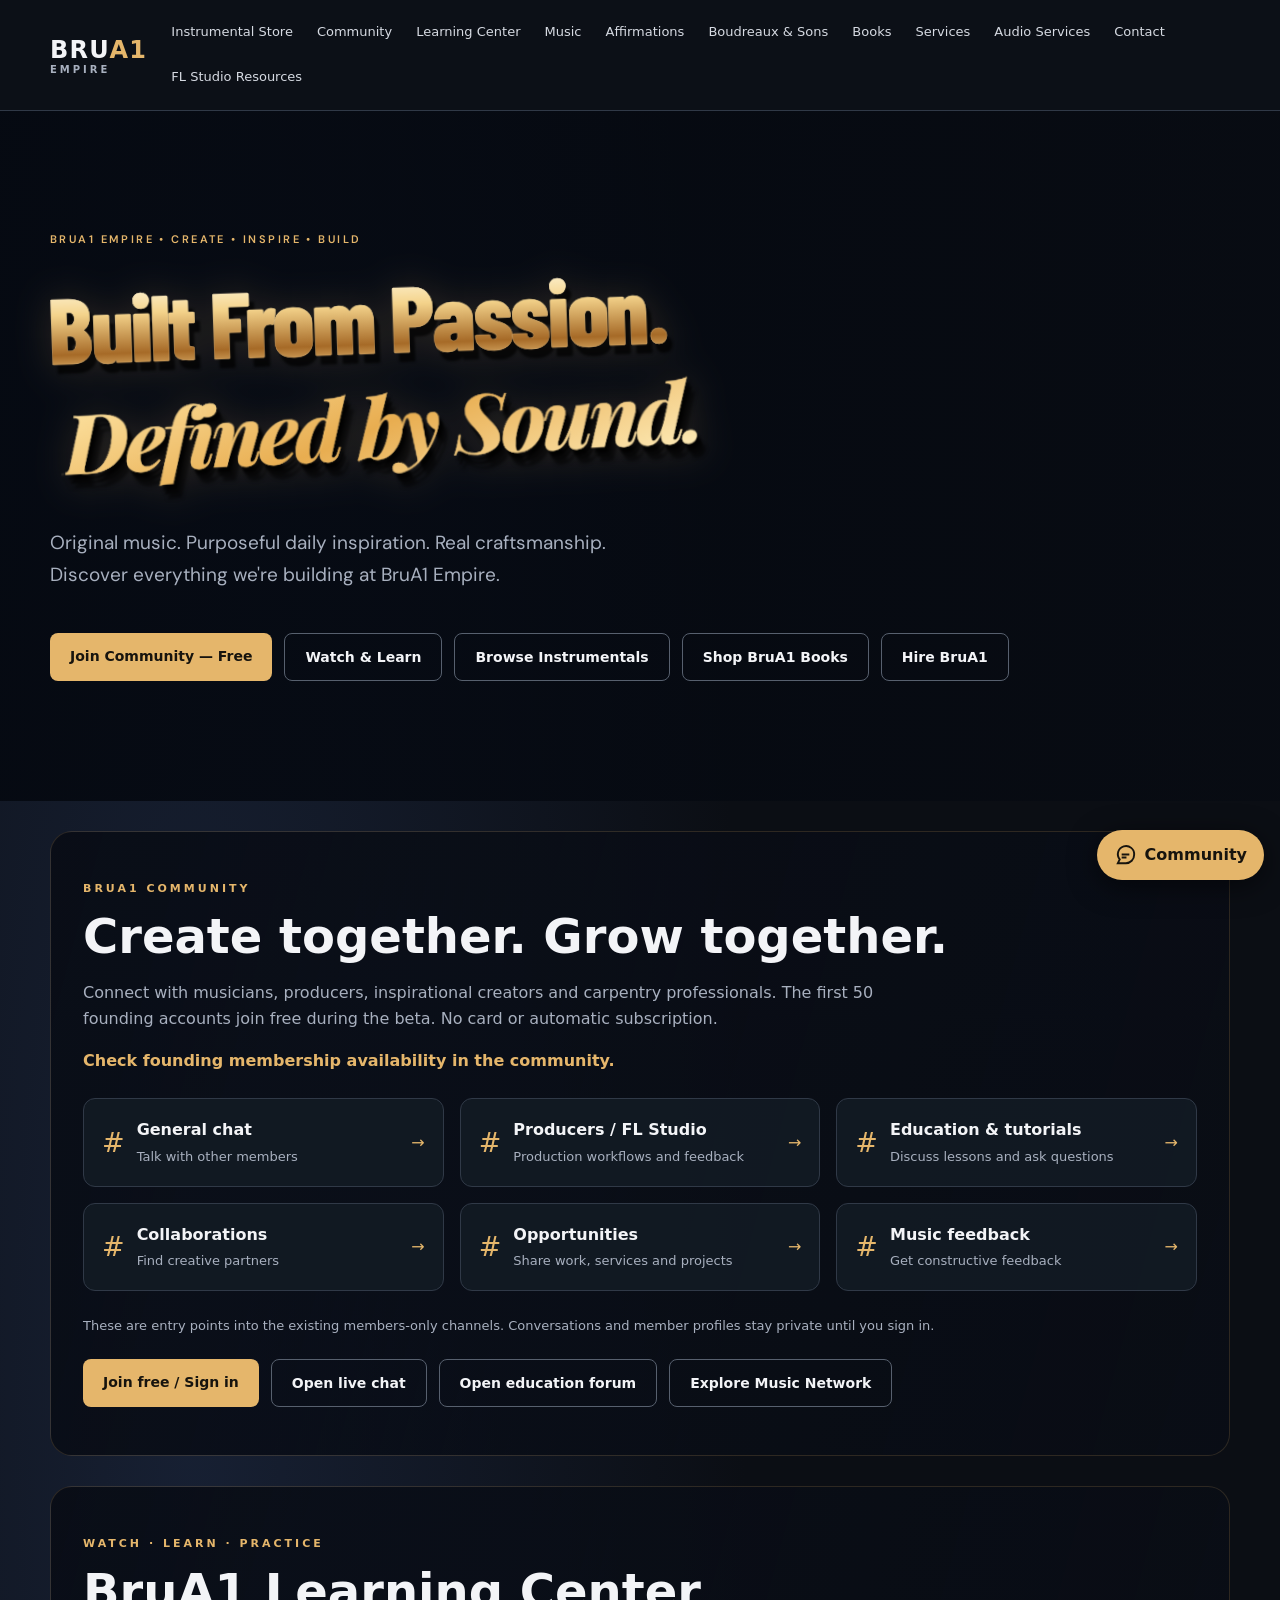
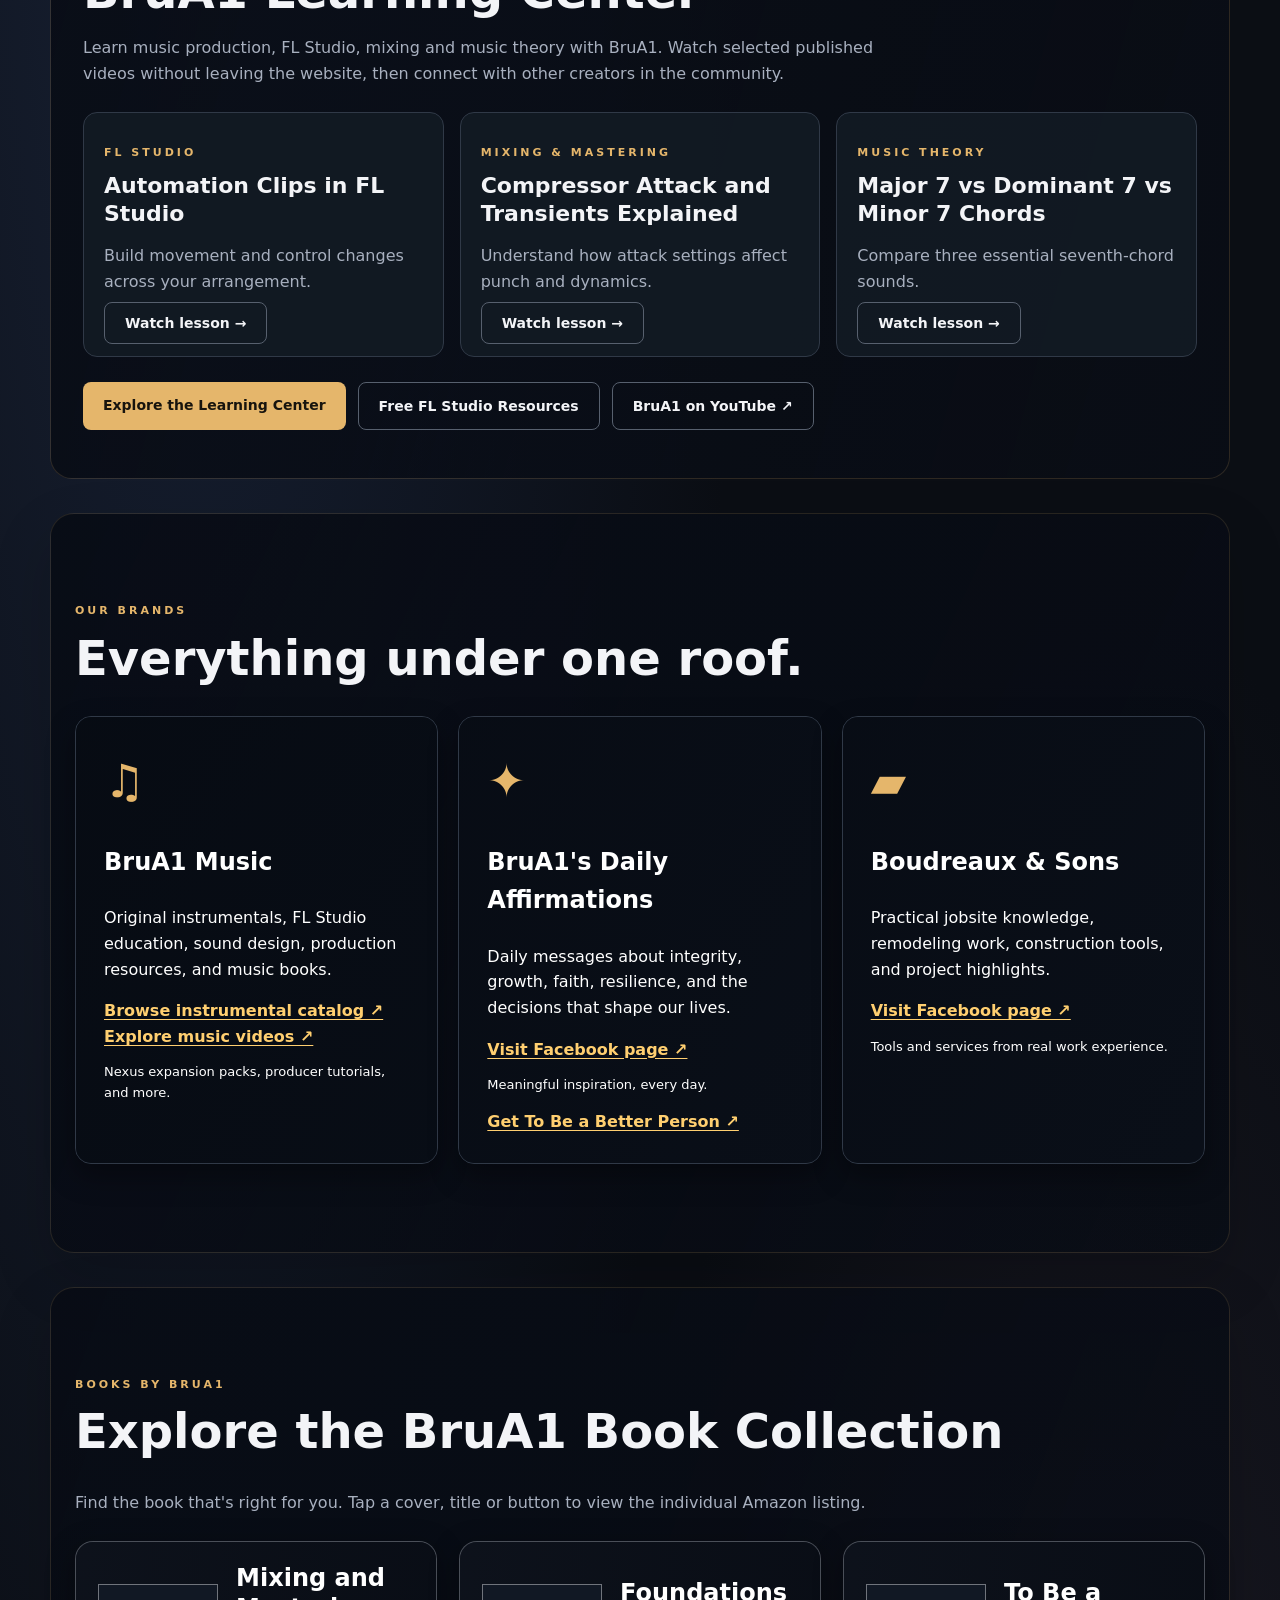
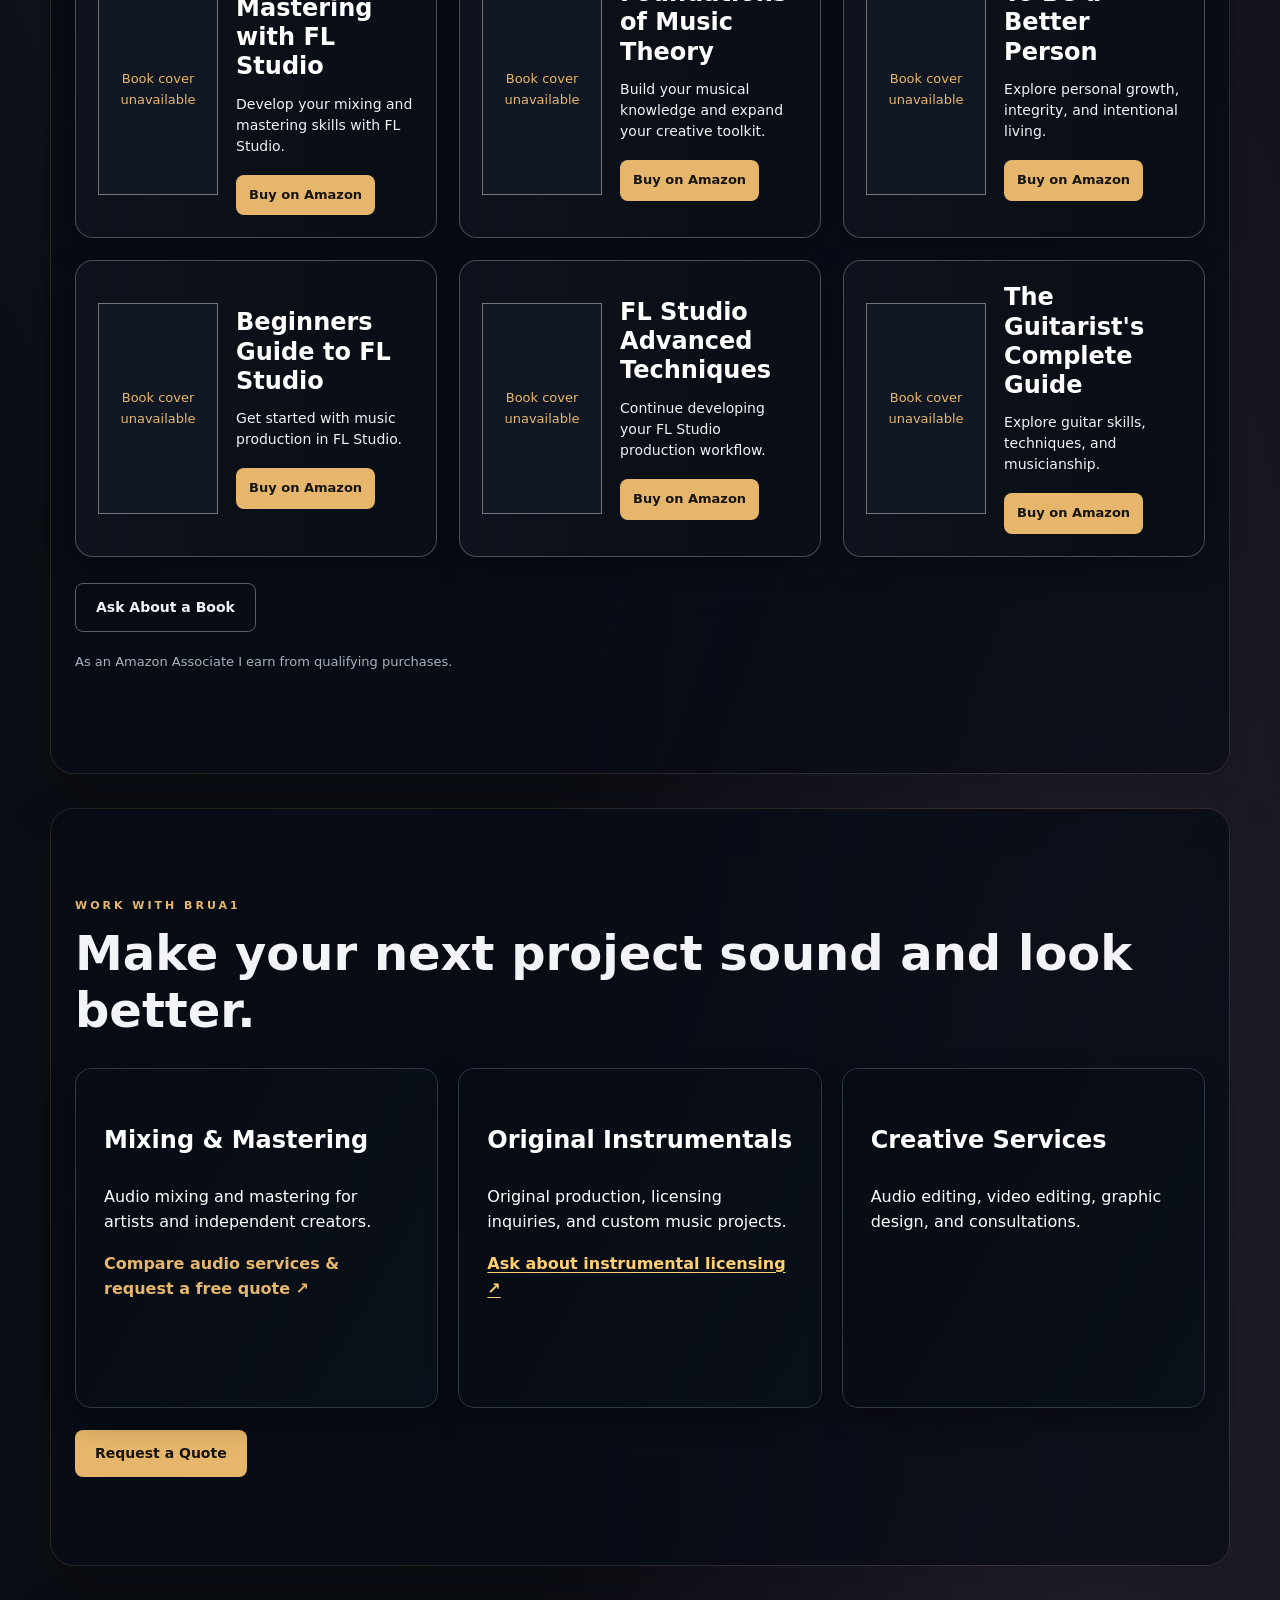
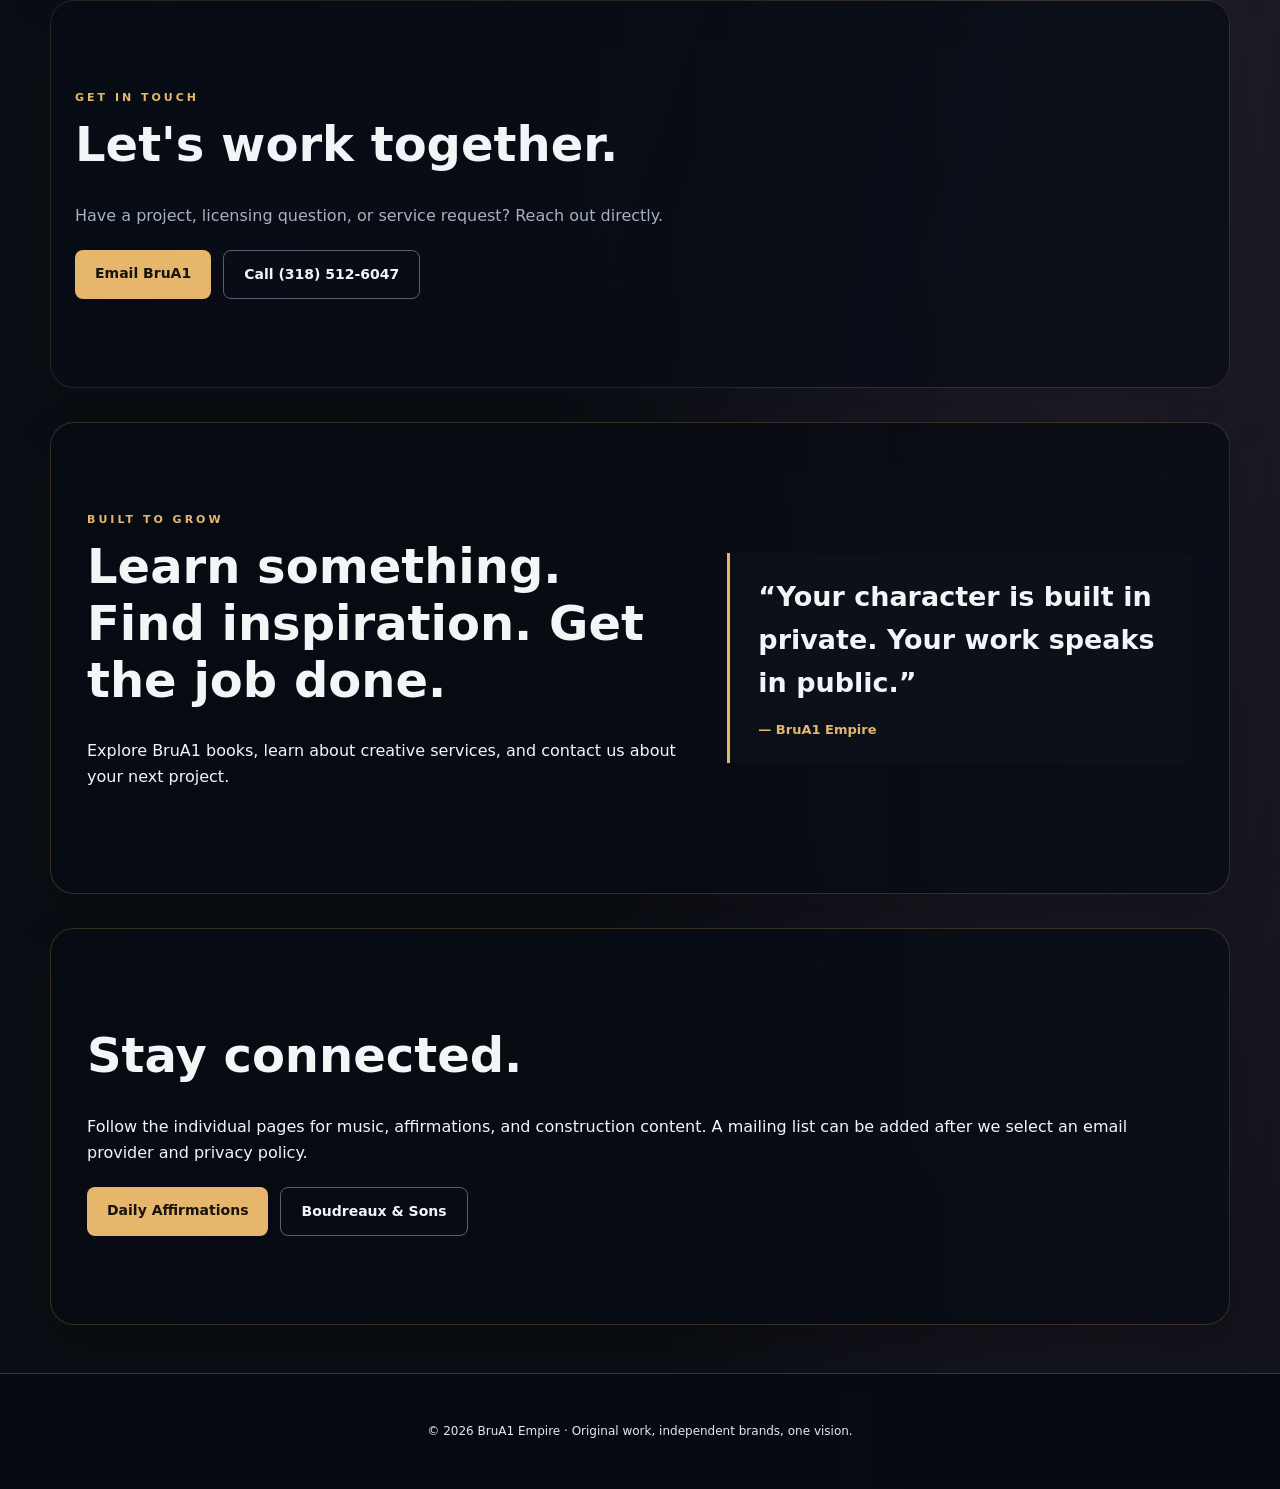
==== commit e6c3051a: "BE-079: Add audio service links without changing existing artwork or other sections" ====
--- a/index.html
+++ b/index.html
@@ -1,4 +1,4 @@
-<!doctype html><html lang="en"><head><meta charset="utf-8"><meta name="viewport" content="width=device-width,initial-scale=1"><meta name="description" content="Explore original BruA1 instrumentals, FL Studio tutorials, music theory lessons, books and a free founding-member community for music, inspiration and carpentry."><title>BruA1 Empire | Built From Passion. Defined by Sound.</title><link rel="canonical" href="https://brua1.com/"><meta property="og:type" content="website"><meta property="og:site_name" content="BruA1 Empire"><meta property="og:url" content="https://brua1.com/"><meta property="og:title" content="BruA1 Empire | Built From Passion. Defined by Sound."><meta property="og:description" content="Original instrumentals, music production, books, daily inspiration, and craftsmanship. Explore BruA1 Empire."><meta property="og:image" content="https://brua1.com/assets/brua1-messenger-preview-2026.png"><meta property="og:image:secure_url" content="https://brua1.com/assets/brua1-messenger-preview-2026.png"><meta property="og:image:type" content="image/png"><meta property="og:image:width" content="500"><meta property="og:image:height" content="500"><meta property="og:image:alt" content="BruA1 music production logo with FL Studio, speakers, musical notes, and the BruA1 name"><meta name="twitter:card" content="summary_large_image"><meta name="twitter:title" content="BruA1 Empire | Built From Passion. Defined by Sound."><meta name="twitter:description" content="Original instrumentals, music production, books, daily inspiration, and craftsmanship."><meta name="twitter:image" content="https://brua1.com/assets/brua1-messenger-preview-2026.png"><link rel="stylesheet" href="style.css"><link rel="stylesheet" href="hub.css"><script src="hub.js" defer></script><style id="book-showcase-styles">.book-showcase-grid{display:grid;grid-template-columns:repeat(auto-fit,minmax(min(100%,325px),1fr));gap:22px;margin:26px 0}.book-showcase-card{position:relative;isolation:isolate;overflow:hidden;display:grid;grid-template-columns:38% minmax(0,1fr);gap:18px;align-items:center;min-height:270px;padding:22px;border:1px solid #ffffff38;border-radius:18px;background:#171d29;box-shadow:0 8px 30px #0005}.book-showcase-card:before{content:"";position:absolute;inset:0;z-index:-2;background-image:var(--cover-image);background-size:cover;background-position:center;filter:brightness(.85);transform:scale(1.01)}.book-showcase-card:after{content:"";position:absolute;inset:0;z-index:-1;background:linear-gradient(90deg,rgba(8,12,20,.66),rgba(8,12,20,.82) 58%,rgba(8,12,20,.91))}.book-showcase-card:hover:after{background:linear-gradient(90deg,rgba(8,12,20,.53),rgba(8,12,20,.78) 58%,rgba(8,12,20,.87))}.book-showcase-cover{display:flex;align-items:center;justify-content:center;min-height:185px}.book-showcase-cover img{width:100%;max-height:240px;object-fit:contain;box-shadow:0 9px 22px #0009}.book-showcase-cover.missing-cover:after,.book-cover-placeholder{content:"Book cover unavailable";display:grid;place-items:center;min-height:185px;padding:12px;border:1px solid #ffffff66;color:#e5b66b;text-align:center;font-size:13px;background:#111824}.book-showcase-info{min-width:0}.book-showcase-info h3{font-size:clamp(18px,2.1vw,24px);line-height:1.22;margin:0 0 12px;color:#fff}.book-showcase-info p{font-size:14px;line-height:1.5;color:#f1f2f4;margin:0 0 18px}.book-showcase-buy{display:inline-block;text-align:center;font-size:13px;padding:10px 13px}.book-showcase-card a:focus-visible{outline:3px solid #e5b66b;outline-offset:4px}.book-affiliate-note{margin-top:20px}@media(max-width:440px){.book-showcase-card{grid-template-columns:110px minmax(0,1fr);gap:14px;padding:15px}.book-showcase-info h3{font-size:18px}}</style><style id="brua1-music-brand-card-style">.brua1-music-brand-card{position:relative;isolation:isolate;overflow:hidden;background:#101723;color:#fff}.brua1-music-brand-card:before{content:"";position:absolute;inset:0;z-index:-2;background-image:var(--music-brand-art);background-size:cover;background-position:center;filter:brightness(.8)}.brua1-music-brand-card:after{content:"";position:absolute;inset:0;z-index:-1;background:linear-gradient(125deg,rgba(5,9,16,.84),rgba(5,9,16,.70))}.brua1-music-brand-card h3,.brua1-music-brand-card p{color:#fff}.brua1-music-brand-card .links a{color:#ffcf70;text-decoration:underline;text-underline-offset:3px}.brua1-music-brand-card .links a:focus-visible{outline:3px solid #ffcf70;outline-offset:4px}</style><style id="boudreaux-brand-card-style">.boudreaux-brand-card{position:relative;isolation:isolate;overflow:hidden;background:#111823;color:#fff}.boudreaux-brand-card:before{content:"";position:absolute;inset:0;z-index:-2;background-image:var(--boudreaux-art);background-size:cover;background-position:center;filter:brightness(.78)}.boudreaux-brand-card:after{content:"";position:absolute;inset:0;z-index:-1;background:linear-gradient(120deg,rgba(6,10,18,.82),rgba(6,10,18,.64))}.boudreaux-brand-card h3,.boudreaux-brand-card p{color:#fff}.boudreaux-brand-card .links a{color:#ffcf70;text-decoration:underline;text-underline-offset:3px}.boudreaux-brand-card .links a:focus-visible{outline:3px solid #ffcf70;outline-offset:4px}</style><style id="affirmations-brand-card-style">.affirmations-brand-card{position:relative;isolation:isolate;overflow:hidden;background:#101722;color:#fff}.affirmations-brand-card:before{content:"";position:absolute;inset:0;z-index:-2;background-image:var(--affirmations-art);background-size:cover;background-position:center;filter:brightness(.8)}.affirmations-brand-card:after{content:"";position:absolute;inset:0;z-index:-1;background:linear-gradient(120deg,rgba(6,10,18,.83),rgba(6,10,18,.65))}.affirmations-brand-card h3,.affirmations-brand-card p{color:#fff}.affirmations-brand-card .links a{color:#ffcf70;text-decoration:underline;text-underline-offset:3px}.affirmations-brand-card .links a:focus-visible{outline:3px solid #ffcf70;outline-offset:4px}</style><style id="mixing-service-card-style">.mixing-service-card{position:relative;isolation:isolate;overflow:hidden;background:#121a25;color:#fff}.mixing-service-card:before{content:"";position:absolute;inset:0;z-index:-2;background-image:var(--mixing-art);background-size:cover;background-position:center;filter:brightness(.78)}.mixing-service-card:after{content:"";position:absolute;inset:0;z-index:-1;background:linear-gradient(120deg,rgba(5,9,16,.81),rgba(5,9,16,.59))}.mixing-service-card h3,.mixing-service-card p{color:#fff}</style><style id="instrumentals-service-card-style">.instrumentals-service-card{position:relative;isolation:isolate;overflow:hidden;background:#121a25;color:#fff}.instrumentals-service-card:before{content:"";position:absolute;inset:0;z-index:-2;background-image:var(--instrumentals-art);background-size:cover;background-position:center;filter:brightness(.8)}.instrumentals-service-card:after{content:"";position:absolute;inset:0;z-index:-1;background:linear-gradient(120deg,rgba(5,9,16,.82),rgba(5,9,16,.62))}.instrumentals-service-card h3,.instrumentals-service-card p{color:#fff}.instrumentals-service-card .links a{color:#ffcf70;text-decoration:underline;text-underline-offset:3px}.instrumentals-service-card .links a:focus-visible{outline:3px solid #ffcf70;outline-offset:4px}</style><style id="creative-service-card-style">.creative-service-card{position:relative;isolation:isolate;overflow:hidden;background:#121a25;color:#fff}.creative-service-card:before{content:"";position:absolute;inset:0;z-index:-2;background-image:var(--creative-art);background-size:cover;background-position:center;filter:brightness(.8)}.creative-service-card:after{content:"";position:absolute;inset:0;z-index:-1;background:linear-gradient(120deg,rgba(5,9,16,.82),rgba(5,9,16,.62))}.creative-service-card h3,.creative-service-card p{color:#fff}</style><style id="brua1-editorial-backgrounds">
+<!doctype html><html lang="en"><head><meta charset="utf-8"><meta name="viewport" content="width=device-width,initial-scale=1"><meta name="description" content="Explore original BruA1 instrumentals, FL Studio tutorials, music theory lessons, books and a free founding-member community for music, inspiration and carpentry."><title>BruA1 Empire | Built From Passion. Defined by Sound.</title><link rel="canonical" href="https://brua1.com/"><link rel="stylesheet" href="style.css"><link rel="stylesheet" href="hub.css"><script src="hub.js" defer></script><style id="book-showcase-styles">.book-showcase-grid{display:grid;grid-template-columns:repeat(auto-fit,minmax(min(100%,325px),1fr));gap:22px;margin:26px 0}.book-showcase-card{position:relative;isolation:isolate;overflow:hidden;display:grid;grid-template-columns:38% minmax(0,1fr);gap:18px;align-items:center;min-height:270px;padding:22px;border:1px solid #ffffff38;border-radius:18px;background:#171d29;box-shadow:0 8px 30px #0005}.book-showcase-card:before{content:"";position:absolute;inset:0;z-index:-2;background-image:var(--cover-image);background-size:cover;background-position:center;filter:brightness(.85);transform:scale(1.01)}.book-showcase-card:after{content:"";position:absolute;inset:0;z-index:-1;background:linear-gradient(90deg,rgba(8,12,20,.66),rgba(8,12,20,.82) 58%,rgba(8,12,20,.91))}.book-showcase-card:hover:after{background:linear-gradient(90deg,rgba(8,12,20,.53),rgba(8,12,20,.78) 58%,rgba(8,12,20,.87))}.book-showcase-cover{display:flex;align-items:center;justify-content:center;min-height:185px}.book-showcase-cover img{width:100%;max-height:240px;object-fit:contain;box-shadow:0 9px 22px #0009}.book-showcase-cover.missing-cover:after,.book-cover-placeholder{content:"Book cover unavailable";display:grid;place-items:center;min-height:185px;padding:12px;border:1px solid #ffffff66;color:#e5b66b;text-align:center;font-size:13px;background:#111824}.book-showcase-info{min-width:0}.book-showcase-info h3{font-size:clamp(18px,2.1vw,24px);line-height:1.22;margin:0 0 12px;color:#fff}.book-showcase-info p{font-size:14px;line-height:1.5;color:#f1f2f4;margin:0 0 18px}.book-showcase-buy{display:inline-block;text-align:center;font-size:13px;padding:10px 13px}.book-showcase-card a:focus-visible{outline:3px solid #e5b66b;outline-offset:4px}.book-affiliate-note{margin-top:20px}@media(max-width:440px){.book-showcase-card{grid-template-columns:110px minmax(0,1fr);gap:14px;padding:15px}.book-showcase-info h3{font-size:18px}}</style><style id="brua1-music-brand-card-style">.brua1-music-brand-card{position:relative;isolation:isolate;overflow:hidden;background:#101723;color:#fff}.brua1-music-brand-card:before{content:"";position:absolute;inset:0;z-index:-2;background-image:var(--music-brand-art);background-size:cover;background-position:center;filter:brightness(.8)}.brua1-music-brand-card:after{content:"";position:absolute;inset:0;z-index:-1;background:linear-gradient(125deg,rgba(5,9,16,.84),rgba(5,9,16,.70))}.brua1-music-brand-card h3,.brua1-music-brand-card p{color:#fff}.brua1-music-brand-card .links a{color:#ffcf70;text-decoration:underline;text-underline-offset:3px}.brua1-music-brand-card .links a:focus-visible{outline:3px solid #ffcf70;outline-offset:4px}</style><style id="boudreaux-brand-card-style">.boudreaux-brand-card{position:relative;isolation:isolate;overflow:hidden;background:#111823;color:#fff}.boudreaux-brand-card:before{content:"";position:absolute;inset:0;z-index:-2;background-image:var(--boudreaux-art);background-size:cover;background-position:center;filter:brightness(.78)}.boudreaux-brand-card:after{content:"";position:absolute;inset:0;z-index:-1;background:linear-gradient(120deg,rgba(6,10,18,.82),rgba(6,10,18,.64))}.boudreaux-brand-card h3,.boudreaux-brand-card p{color:#fff}.boudreaux-brand-card .links a{color:#ffcf70;text-decoration:underline;text-underline-offset:3px}.boudreaux-brand-card .links a:focus-visible{outline:3px solid #ffcf70;outline-offset:4px}</style><style id="affirmations-brand-card-style">.affirmations-brand-card{position:relative;isolation:isolate;overflow:hidden;background:#101722;color:#fff}.affirmations-brand-card:before{content:"";position:absolute;inset:0;z-index:-2;background-image:var(--affirmations-art);background-size:cover;background-position:center;filter:brightness(.8)}.affirmations-brand-card:after{content:"";position:absolute;inset:0;z-index:-1;background:linear-gradient(120deg,rgba(6,10,18,.83),rgba(6,10,18,.65))}.affirmations-brand-card h3,.affirmations-brand-card p{color:#fff}.affirmations-brand-card .links a{color:#ffcf70;text-decoration:underline;text-underline-offset:3px}.affirmations-brand-card .links a:focus-visible{outline:3px solid #ffcf70;outline-offset:4px}</style><style id="mixing-service-card-style">.mixing-service-card{position:relative;isolation:isolate;overflow:hidden;background:#121a25;color:#fff}.mixing-service-card:before{content:"";position:absolute;inset:0;z-index:-2;background-image:var(--mixing-art);background-size:cover;background-position:center;filter:brightness(.78)}.mixing-service-card:after{content:"";position:absolute;inset:0;z-index:-1;background:linear-gradient(120deg,rgba(5,9,16,.81),rgba(5,9,16,.59))}.mixing-service-card h3,.mixing-service-card p{color:#fff}</style><style id="instrumentals-service-card-style">.instrumentals-service-card{position:relative;isolation:isolate;overflow:hidden;background:#121a25;color:#fff}.instrumentals-service-card:before{content:"";position:absolute;inset:0;z-index:-2;background-image:var(--instrumentals-art);background-size:cover;background-position:center;filter:brightness(.8)}.instrumentals-service-card:after{content:"";position:absolute;inset:0;z-index:-1;background:linear-gradient(120deg,rgba(5,9,16,.82),rgba(5,9,16,.62))}.instrumentals-service-card h3,.instrumentals-service-card p{color:#fff}.instrumentals-service-card .links a{color:#ffcf70;text-decoration:underline;text-underline-offset:3px}.instrumentals-service-card .links a:focus-visible{outline:3px solid #ffcf70;outline-offset:4px}</style><style id="creative-service-card-style">.creative-service-card{position:relative;isolation:isolate;overflow:hidden;background:#121a25;color:#fff}.creative-service-card:before{content:"";position:absolute;inset:0;z-index:-2;background-image:var(--creative-art);background-size:cover;background-position:center;filter:brightness(.8)}.creative-service-card:after{content:"";position:absolute;inset:0;z-index:-1;background:linear-gradient(120deg,rgba(5,9,16,.82),rgba(5,9,16,.62))}.creative-service-card h3,.creative-service-card p{color:#fff}</style><style id="brua1-editorial-backgrounds">
 /* Art-directed section backgrounds; dark overlays preserve accessible text contrast. */
 body{background:radial-gradient(ellipse at 15% 22%,#172033 0,transparent 36%),radial-gradient(ellipse at 86% 73%,#24202c 0,transparent 37%),#0b0e14}
 .hero{background-image:linear-gradient(90deg,rgba(5,9,17,.94) 0%,rgba(5,9,17,.83) 48%,rgba(5,9,17,.49) 100%),url("https://drive.google.com/thumbnail?id=1ZFJ-OcfH7yw_vTvfxqbPLuvHCr6O76uW&sz=w1800");background-position:center,center 40%;background-size:cover;background-repeat:no-repeat}
@@ -28,5 +28,22 @@
 .hero .eyebrow{font-family:"DM Sans",sans-serif;letter-spacing:.22em;font-weight:600}.hero p{font-family:"DM Sans",sans-serif;line-height:1.7}
 @media(max-width:780px){.hero h1{font-size:clamp(2.75rem,10vw,5.5rem);transform:rotate(-1.5deg);margin:20px 0 24px}.hero h1 em{font-size:.81em;transform:translateX(.05em) rotate(-1deg)}}
 @media(prefers-reduced-motion:reduce){.hero h1{transition:none}}
-</style><link rel="stylesheet" href="brua1-artwork.css?v=1"></head><body class="home-art"><header class="top"><a class="logo" href="index.html">BRU<span>A1</span> <small>EMPIRE</small></a><nav><a href="instrumentals.html">Instrumental Store</a><a href="#community-hub">Community</a><a href="learning-center.html">Learning Center</a><a href="#music">Music</a><a href="#affirmations">Affirmations</a><a href="#builders">Boudreaux & Sons</a><a href="#books">Books</a><a href="#services">Services</a><a href="#contact">Contact</a><a href="fl-studio-resources.html">FL Studio Resources</a></nav></header><main><section class="hero"><div class="eyebrow">BRUA1 EMPIRE • CREATE • INSPIRE • BUILD</div><h1><span class="hero-first">Built From Passion.</span><br><em>Defined by Sound.</em></h1><p>Original music. Purposeful daily inspiration. Real craftsmanship. Discover everything we're building at BruA1 Empire.</p><div class="actions"><a class="btn" href="music-network.html#member-account">Join Community — Free</a><a class="btn secondary" href="learning-center.html">Watch &amp; Learn</a><a class="btn secondary" href="instrumentals.html">Browse Instrumentals</a><a class="btn secondary" href="#books">Shop BruA1 Books</a><a class="btn secondary" href="#services">Hire BruA1</a></div></section><section id="community-hub" class="section hub-section"><div class="eyebrow">BRUA1 COMMUNITY</div><h2>Create together. Grow together.</h2><p class="intro">Connect with musicians, producers, inspirational creators and carpentry professionals. The first 50 founding accounts join free during the beta. No card or automatic subscription.</p><p id="hub-member-count" class="hub-count" role="status">Check founding membership availability in the community.</p><div class="hub-channel-grid"><a class="hub-channel" href="music-network.html?channel=general#member-account"><span class="hub-hash" aria-hidden="true">#</span><span><strong>General chat</strong><small>Talk with other members</small></span><span aria-hidden="true">→</span></a><a class="hub-channel" href="music-network.html?channel=producers#member-account"><span class="hub-hash" aria-hidden="true">#</span><span><strong>Producers / FL Studio</strong><small>Production workflows and feedback</small></span><span aria-hidden="true">→</span></a><a class="hub-channel" href="music-network.html?channel=education#member-account"><span class="hub-hash" aria-hidden="true">#</span><span><strong>Education &amp; tutorials</strong><small>Discuss lessons and ask questions</small></span><span aria-hidden="true">→</span></a><a class="hub-channel" href="music-network.html?channel=collaborations#member-account"><span class="hub-hash" aria-hidden="true">#</span><span><strong>Collaborations</strong><small>Find creative partners</small></span><span aria-hidden="true">→</span></a><a class="hub-channel" href="music-network.html?channel=opportunities#member-account"><span class="hub-hash" aria-hidden="true">#</span><span><strong>Opportunities</strong><small>Share work, services and projects</small></span><span aria-hidden="true">→</span></a><a class="hub-channel" href="music-network.html?channel=feedback#member-account"><span class="hub-hash" aria-hidden="true">#</span><span><strong>Music feedback</strong><small>Get constructive feedback</small></span><span aria-hidden="true">→</span></a></div><p class="muted">These are entry points into the existing members-only channels. Conversations and member profiles stay private until you sign in.</p><div class="actions"><a class="btn" href="music-network.html#member-account">Join free / Sign in</a><a class="btn secondary" href="music-network.html?channel=general#member-account">Open live chat</a><a class="btn secondary" href="music-network.html?channel=education#member-account">Open education forum</a><a class="btn secondary" href="music-network.html">Explore Music Network</a></div></section>
-<section id="learning-preview" class="section hub-section"><div class="eyebrow">WATCH · LEARN · PRACTICE</div><h2>BruA1 Learning Center</h2><p class="intro">Learn music production, FL Studio, mixing and music theory with BruA1. Watch selected published videos without leaving the website, then connect with other creators in the community.</p><div class="hub-feature-grid"><article class="hub-feature"><p class="eyebrow">FL Studio</p><h3>Automation Clips in FL Studio</h3><p>Build movement and control changes across your arrangement.</p><a class="btn secondary" href="learning-center.html#lesson-qXFrxTHaCLw">Watch lesson →</a></article><article class="hub-feature"><p class="eyebrow">Mixing &amp; mastering</p><h3>Compressor Attack and Transients Explained</h3><p>Understand how attack settings affect punch and dynamics.</p><a class="btn secondary" href="learning-center.html#lesson-lneWd0WQ0nU">Watch lesson →</a></article><article class="hub-feature"><p class="eyebrow">Music theory</p><h3>Major 7 vs Dominant 7 vs Minor 7 Chords</h3><p>Compare three essential seventh-chord sounds.</p><a class="btn secondary" href="learning-center.html#lesson-SNli4HFGF_g">Watch lesson →</a></article></div><div class="actions"><a class="btn" href="learning-center.html">Explore the Learning Center</a><a class="btn secondary" href="fl-studio-resources.html">Free FL Studio Resources</a><a class="btn secondary" href="https://www.youtube.com/@BruA1" target="_blank" rel="noopener noreferrer">BruA1 on YouTube ↗</a></div></section><section id="brands" class="section"><div class="eyebrow">OUR BRANDS</div><h2>Everything under one roof.</h2><div class="cards"><article class="card brua1-music-brand-card" id="music" style="--music-brand-art:url(&quot;https://brua1.com/assets/brua1-messenger-preview-2026.png&quot;)"><div class="symbol">♫</div><h3>BruA1 Music</h3><p>Original instrumentals, FL Studio education, sound design, production resources, and music books.</p><div class="links"><a href="instrumentals.html">Browse instrumental catalog ↗</a></div><div class="links"><a href="https://www.youtube.com/@BruA1" target="_blank" rel="noopener">Explore music videos ↗</a></div><p class="muted">Nexus expansion packs, producer tutorials, and more.</p></article><article class="card affirmations-brand-card" id="affirmations" style="--affirmations-art:url(&quot;https://drive.google.com/thumbnail?id=1j97_FrIyOdmr3PAECvJX6cseo77cNrdS&sz=w1600&quot;)"><div class="symbol">✦</div><h3>BruA1's Daily Affirmations</h3><p>Daily messages about integrity, growth, faith, resilience, and the decisions that shape our lives.</p><div class="links"><a href="https://www.facebook.com/brua1dialyaffirmations" target="_blank" rel="noopener">Visit Facebook page ↗</a></div><p class="muted">Meaningful inspiration, every day.</p><div class="links"><a href="https://link.amazon/B0ckPJZT5" target="_blank" rel="sponsored noopener noreferrer">Get To Be a Better Person ↗</a></div></article><article class="card boudreaux-brand-card" id="builders" style="--boudreaux-art:url(&quot;https://drive.google.com/thumbnail?id=1keKfGM-ojmV7MUK_N_SAn1sQaFJnM_l1&sz=w1600&quot;)"><div class="symbol">▰</div><h3>Boudreaux & Sons</h3><p>Practical jobsite knowledge, remodeling work, construction tools, and project highlights.</p><div class="links"><a href="https://www.facebook.com/boudreauxnsons/" target="_blank" rel="noopener">Visit Facebook page ↗</a></div><p class="muted">Tools and services from real work experience.</p></article></div></section><section id="books" class="section"><div class="eyebrow">BOOKS BY BRUA1</div><h2>Explore the BruA1 Book Collection</h2><p class="intro">Find the book that's right for you. Tap a cover, title or button to view the individual Amazon listing.</p><div class="book-showcase-grid"><article class="book-showcase-card" style="--cover-image:url('https://images-na.ssl-images-amazon.com/images/P/B0DBR1P54Q.01.L.jpg')"><a class="book-showcase-cover" href="https://link.amazon/B0dbVA2uR" target="_blank" rel="sponsored noopener noreferrer" aria-label="Shop Mixing and Mastering with FL Studio on Amazon"><img src="https://images-na.ssl-images-amazon.com/images/P/B0DBR1P54Q.01.L.jpg" alt="Mixing and Mastering with FL Studio book cover" loading="lazy" onerror="this.style.display='none';this.parentElement.classList.add('missing-cover')"></a><div class="book-showcase-info"><h3><a href="https://link.amazon/B0dbVA2uR" target="_blank" rel="sponsored noopener noreferrer">Mixing and Mastering with FL Studio</a></h3><p>Develop your mixing and mastering skills with FL Studio.</p><a class="btn book-showcase-buy" href="https://link.amazon/B0dbVA2uR" target="_blank" rel="sponsored noopener noreferrer">Buy on Amazon</a></div></article><article class="book-showcase-card" style="--cover-image:url('https://drive.google.com/thumbnail?id=189gJFk4-sRUMz2CZmdJ-AzojvEDtb_ih&sz=w1200')"><a class="book-showcase-cover" href="https://link.amazon/B0gmwy1I0" target="_blank" rel="sponsored noopener noreferrer" aria-label="Shop Foundations of Music Theory on Amazon"><img src="https://drive.google.com/thumbnail?id=189gJFk4-sRUMz2CZmdJ-AzojvEDtb_ih&sz=w1200" alt="Foundations of Music Theory book cover" loading="lazy" onerror="this.style.display='none';this.parentElement.classList.add('missing-cover')"></a><div class="book-showcase-info"><h3><a href="https://link.amazon/B0gmwy1I0" target="_blank" rel="sponsored noopener noreferrer">Foundations of Music Theory</a></h3><p>Build your musical knowledge and expand your creative toolkit.</p><a class="btn book-showcase-buy" href="https://link.amazon/B0gmwy1I0" target="_blank" rel="sponsored noopener noreferrer">Buy on Amazon</a></div></article><article class="book-showcase-card" style="--cover-image:url('https://images-na.ssl-images-amazon.com/images/P/B0DFWZWX66.01.L.jpg')"><a class="book-showcase-cover" href="https://link.amazon/B0ckPJZT5" target="_blank" rel="sponsored noopener noreferrer" aria-label="Shop To Be a Better Person on Amazon"><img src="https://images-na.ssl-images-amazon.com/images/P/B0DFWZWX66.01.L.jpg" alt="To Be a Better Person book cover" loading="lazy" onerror="this.style.display='none';this.parentElement.classList.add('missing-cover')"></a><div class="book-showcase-info"><h3><a href="https://link.amazon/B0ckPJZT5" target="_blank" rel="sponsored noopener noreferrer">To Be a Better Person</a></h3><p>Explore personal growth, integrity, and intentional living.</p><a class="btn book-showcase-buy" href="https://link.amazon/B0ckPJZT5" target="_blank" rel="sponsored noopener noreferrer">Buy on Amazon</a></div></article><article class="book-showcase-card" style="--cover-image:url('https://images-na.ssl-images-amazon.com/images/P/B0DBR6S1MN.01.L.jpg')"><a class="book-showcase-cover" href="https://link.amazon/B0fQSfMyb" target="_blank" rel="sponsored noopener noreferrer" aria-label="Shop Beginners Guide to FL Studio on Amazon"><img src="https://images-na.ssl-images-amazon.com/images/P/B0DBR6S1MN.01.L.jpg" alt="Beginners Guide to FL Studio book cover" loading="lazy" onerror="this.style.display='none';this.parentElement.classList.add('missing-cover')"></a><div class="book-showcase-info"><h3><a href="https://link.amazon/B0fQSfMyb" target="_blank" rel="sponsored noopener noreferrer">Beginners Guide to FL Studio</a></h3><p>Get started with music production in FL Studio.</p><a class="btn book-showcase-buy" href="https://link.amazon/B0fQSfMyb" target="_blank" rel="sponsored noopener noreferrer">Buy on Amazon</a></div></article><article class="book-showcase-card" style="--cover-image:url('https://images-na.ssl-images-amazon.com/images/P/B0D6X38KS8.01.L.jpg')"><a class="book-showcase-cover" href="https://link.amazon/B0gxIhF5H" target="_blank" rel="sponsored noopener noreferrer" aria-label="Shop FL Studio Advanced Techniques on Amazon"><img src="https://images-na.ssl-images-amazon.com/images/P/B0D6X38KS8.01.L.jpg" alt="FL Studio Advanced Techniques book cover" loading="lazy" onerror="this.style.display='none';this.parentElement.classList.add('missing-cover')"></a><div class="book-showcase-info"><h3><a href="https://link.amazon/B0gxIhF5H" target="_blank" rel="sponsored noopener noreferrer">FL Studio Advanced Techniques</a></h3><p>Continue developing your FL Studio production workflow.</p><a class="btn book-showcase-buy" href="https://link.amazon/B0gxIhF5H" target="_blank" rel="sponsored noopener noreferrer">Buy on Amazon</a></div></article><article class="book-showcase-card" style="--cover-image:url('https://images-na.ssl-images-amazon.com/images/P/B0DCHCTPRF.01.L.jpg')"><a class="book-showcase-cover" href="https://link.amazon/B04CY1TQb" target="_blank" rel="sponsored noopener noreferrer" aria-label="Shop The Guitarist's Complete Guide on Amazon"><img src="https://images-na.ssl-images-amazon.com/images/P/B0DCHCTPRF.01.L.jpg" alt="The Guitarist's Complete Guide book cover" loading="lazy" onerror="this.style.display='none';this.parentElement.classList.add('missing-cover')"></a><div class="book-showcase-info"><h3><a href="https://link.amazon/B04CY1TQb" target="_blank" rel="sponsored noopener noreferrer">The Guitarist's Complete Guide</a></h3><p>Explore guitar skills, techniques, and musicianship.</p><a class="btn book-showcase-buy" href="https://link.amazon/B04CY1TQb" target="_blank" rel="sponsored noopener noreferrer">Buy on Amazon</a></div></article></div><div class="actions"><a class="btn secondary" href="mailto:brua1@brua1.com?subject=BruA1%20Book%20Question">Ask About a Book</a></div><p class="muted book-affiliate-note">As an Amazon Associate I earn from qualifying purchases.</p></section><section id="services" class="section"><div class="eyebrow">WORK WITH BRUA1</div><h2>Make your next project sound and look better.</h2><div class="cards"><article class="card mixing-service-card" style="--mixing-art:url(&quot;https://drive.google.com/thumbnail?id=1arTUyaTbtogvchmV63BevEuPaB9FPMXt&sz=w1600&quot;)"><h3>Mixing &amp; Mastering</h3><p>Audio mixing and mastering for artists and independent creators.</p></article><article class="card instrumentals-service-card" style="--instrumentals-art:url(&quot;https://drive.google.com/thumbnail?id=1k-0HDPBT8oYM79VHfF9h4_giLLuIwSMV&sz=w1600&quot;)"><h3>Original Instrumentals</h3><p>Original production, licensing inquiries, and custom music projects.</p><div class="links"><a href="mailto:brua1@brua1.com?subject=Instrumental%20Licensing%20Inquiry">Ask about instrumental licensing ↗</a></div></article><article class="card creative-service-card" style="--creative-art:url(&quot;https://drive.google.com/thumbnail?id=1NO43t-p6GwBFLpu292cllXKPfUVcP9_4&sz=w1600&quot;)"><h3>Creative Services</h3><p>Audio editing, video editing, graphic design, and consultations.</p></article></div><div class="actions"><a class="btn" href="mailto:brua1@brua1.com?subject=BruA1%20Service%20Inquiry">Request a Quote</a></div></section><section id="contact" class="section"><div class="eyebrow">GET IN TOUCH</div><h2>Let's work together.</h2><p class="intro">Have a project, licensing question, or service request? Reach out directly.</p><div class="actions"><a class="btn" href="mailto:brua1@brua1.com">Email BruA1</a><a class="btn secondary" href="tel:+13185126047">Call (318) 512-6047</a></div></section><section class="section feature"><div><div class="eyebrow">BUILT TO GROW</div><h2>Learn something. Find inspiration. Get the job done.</h2><p>Explore BruA1 books, learn about creative services, and contact us about your next project.</p></div><div class="quote">“Your character is built in private. Your work speaks in public.”<small>— BruA1 Empire</small></div></section><section class="section newsletter"><h2>Stay connected.</h2><p>Follow the individual pages for music, affirmations, and construction content. A mailing list can be added after we select an email provider and privacy policy.</p><div class="actions"><a class="btn" href="https://www.facebook.com/brua1dialyaffirmations">Daily Affirmations</a><a class="btn secondary" href="https://www.facebook.com/boudreauxnsons/">Boudreaux & Sons</a></div></section></main><footer>© <span id="year"></span> BruA1 Empire · Original work, independent brands, one vision. </footer><script src="script.js"></script><a class="community-fab" href="music-network.html?channel=general#member-account" aria-label="Open BruA1 member chat"><svg aria-hidden="true" viewBox="0 0 24 24" width="23" height="23" fill="none" stroke="currentColor" stroke-width="2"><path d="M21 11.5a8.5 8.5 0 0 1-8.5 8.5H4l2-4a8.5 8.5 0 1 1 15-4.5Z"/><path d="M8 11h8M8 14h5"/></svg><span>Community</span></a></body></html>
+</style><link rel="stylesheet" href="brua1-artwork.css?v=1">
+<meta property="og:type" content="website">
+<meta property="og:site_name" content="BruA1 Empire">
+<meta property="og:url" content="https://brua1.com/">
+<meta property="og:title" content="BruA1 Empire | Built From Passion. Defined by Sound.">
+<meta property="og:description" content="Original instrumentals, music production, books, daily inspiration, and craftsmanship. Explore BruA1 Empire.">
+<meta property="og:image" content="https://brua1.com/assets/brua1-website-banner-2026.jpg">
+<meta property="og:image:secure_url" content="https://brua1.com/assets/brua1-website-banner-2026.jpg">
+<meta property="og:image:type" content="image/jpeg">
+<meta property="og:image:width" content="1677">
+<meta property="og:image:height" content="938">
+<meta property="og:image:alt" content="Colorful BruA1.com artwork featuring music production, a Louisiana skyline and craftsmanship">
+<meta name="twitter:card" content="summary_large_image">
+<meta name="twitter:title" content="BruA1 Empire | Built From Passion. Defined by Sound.">
+<meta name="twitter:description" content="Original instrumentals, music production, books, daily inspiration, and craftsmanship.">
+<meta name="twitter:image" content="https://brua1.com/assets/brua1-website-banner-2026.jpg">
+<meta name="twitter:image:alt" content="Colorful BruA1.com artwork featuring music production, a Louisiana skyline and craftsmanship">
+</head><body class="home-art"><header class="top"><a class="logo" href="index.html">BRU<span>A1</span> <small>EMPIRE</small></a><nav><a href="instrumentals.html">Instrumental Store</a><a href="#community-hub">Community</a><a href="learning-center.html">Learning Center</a><a href="#music">Music</a><a href="#affirmations">Affirmations</a><a href="#builders">Boudreaux & Sons</a><a href="#books">Books</a><a href="#services">Services</a><a href="services.html">Audio Services</a><a href="#contact">Contact</a><a href="fl-studio-resources.html">FL Studio Resources</a></nav></header><main><section class="hero"><div class="eyebrow">BRUA1 EMPIRE • CREATE • INSPIRE • BUILD</div><h1><span class="hero-first">Built From Passion.</span><br><em>Defined by Sound.</em></h1><p>Original music. Purposeful daily inspiration. Real craftsmanship. Discover everything we're building at BruA1 Empire.</p><div class="actions"><a class="btn" href="music-network.html#member-account">Join Community — Free</a><a class="btn secondary" href="learning-center.html">Watch &amp; Learn</a><a class="btn secondary" href="instrumentals.html">Browse Instrumentals</a><a class="btn secondary" href="#books">Shop BruA1 Books</a><a class="btn secondary" href="#services">Hire BruA1</a></div></section><section id="community-hub" class="section hub-section"><div class="eyebrow">BRUA1 COMMUNITY</div><h2>Create together. Grow together.</h2><p class="intro">Connect with musicians, producers, inspirational creators and carpentry professionals. The first 50 founding accounts join free during the beta. No card or automatic subscription.</p><p id="hub-member-count" class="hub-count" role="status">Check founding membership availability in the community.</p><div class="hub-channel-grid"><a class="hub-channel" href="music-network.html?channel=general#member-account"><span class="hub-hash" aria-hidden="true">#</span><span><strong>General chat</strong><small>Talk with other members</small></span><span aria-hidden="true">→</span></a><a class="hub-channel" href="music-network.html?channel=producers#member-account"><span class="hub-hash" aria-hidden="true">#</span><span><strong>Producers / FL Studio</strong><small>Production workflows and feedback</small></span><span aria-hidden="true">→</span></a><a class="hub-channel" href="music-network.html?channel=education#member-account"><span class="hub-hash" aria-hidden="true">#</span><span><strong>Education &amp; tutorials</strong><small>Discuss lessons and ask questions</small></span><span aria-hidden="true">→</span></a><a class="hub-channel" href="music-network.html?channel=collaborations#member-account"><span class="hub-hash" aria-hidden="true">#</span><span><strong>Collaborations</strong><small>Find creative partners</small></span><span aria-hidden="true">→</span></a><a class="hub-channel" href="music-network.html?channel=opportunities#member-account"><span class="hub-hash" aria-hidden="true">#</span><span><strong>Opportunities</strong><small>Share work, services and projects</small></span><span aria-hidden="true">→</span></a><a class="hub-channel" href="music-network.html?channel=feedback#member-account"><span class="hub-hash" aria-hidden="true">#</span><span><strong>Music feedback</strong><small>Get constructive feedback</small></span><span aria-hidden="true">→</span></a></div><p class="muted">These are entry points into the existing members-only channels. Conversations and member profiles stay private until you sign in.</p><div class="actions"><a class="btn" href="music-network.html#member-account">Join free / Sign in</a><a class="btn secondary" href="music-network.html?channel=general#member-account">Open live chat</a><a class="btn secondary" href="music-network.html?channel=education#member-account">Open education forum</a><a class="btn secondary" href="music-network.html">Explore Music Network</a></div></section>
+<section id="learning-preview" class="section hub-section"><div class="eyebrow">WATCH · LEARN · PRACTICE</div><h2>BruA1 Learning Center</h2><p class="intro">Learn music production, FL Studio, mixing and music theory with BruA1. Watch selected published videos without leaving the website, then connect with other creators in the community.</p><div class="hub-feature-grid"><article class="hub-feature"><p class="eyebrow">FL Studio</p><h3>Automation Clips in FL Studio</h3><p>Build movement and control changes across your arrangement.</p><a class="btn secondary" href="learning-center.html#lesson-qXFrxTHaCLw">Watch lesson →</a></article><article class="hub-feature"><p class="eyebrow">Mixing &amp; mastering</p><h3>Compressor Attack and Transients Explained</h3><p>Understand how attack settings affect punch and dynamics.</p><a class="btn secondary" href="learning-center.html#lesson-lneWd0WQ0nU">Watch lesson →</a></article><article class="hub-feature"><p class="eyebrow">Music theory</p><h3>Major 7 vs Dominant 7 vs Minor 7 Chords</h3><p>Compare three essential seventh-chord sounds.</p><a class="btn secondary" href="learning-center.html#lesson-SNli4HFGF_g">Watch lesson →</a></article></div><div class="actions"><a class="btn" href="learning-center.html">Explore the Learning Center</a><a class="btn secondary" href="fl-studio-resources.html">Free FL Studio Resources</a><a class="btn secondary" href="https://www.youtube.com/@BruA1" target="_blank" rel="noopener noreferrer">BruA1 on YouTube ↗</a></div></section><section id="brands" class="section"><div class="eyebrow">OUR BRANDS</div><h2>Everything under one roof.</h2><div class="cards"><article class="card brua1-music-brand-card" id="music" style="--music-brand-art:url(&quot;https://brua1.com/assets/brua1-messenger-preview-2026.png&quot;)"><div class="symbol">♫</div><h3>BruA1 Music</h3><p>Original instrumentals, FL Studio education, sound design, production resources, and music books.</p><div class="links"><a href="instrumentals.html">Browse instrumental catalog ↗</a></div><div class="links"><a href="https://www.youtube.com/@BruA1" target="_blank" rel="noopener">Explore music videos ↗</a></div><p class="muted">Nexus expansion packs, producer tutorials, and more.</p></article><article class="card affirmations-brand-card" id="affirmations" style="--affirmations-art:url(&quot;https://drive.google.com/thumbnail?id=1j97_FrIyOdmr3PAECvJX6cseo77cNrdS&sz=w1600&quot;)"><div class="symbol">✦</div><h3>BruA1's Daily Affirmations</h3><p>Daily messages about integrity, growth, faith, resilience, and the decisions that shape our lives.</p><div class="links"><a href="https://www.facebook.com/brua1dialyaffirmations" target="_blank" rel="noopener">Visit Facebook page ↗</a></div><p class="muted">Meaningful inspiration, every day.</p><div class="links"><a href="https://link.amazon/B0ckPJZT5" target="_blank" rel="sponsored noopener noreferrer">Get To Be a Better Person ↗</a></div></article><article class="card boudreaux-brand-card" id="builders" style="--boudreaux-art:url(&quot;https://drive.google.com/thumbnail?id=1keKfGM-ojmV7MUK_N_SAn1sQaFJnM_l1&sz=w1600&quot;)"><div class="symbol">▰</div><h3>Boudreaux & Sons</h3><p>Practical jobsite knowledge, remodeling work, construction tools, and project highlights.</p><div class="links"><a href="https://www.facebook.com/boudreauxnsons/" target="_blank" rel="noopener">Visit Facebook page ↗</a></div><p class="muted">Tools and services from real work experience.</p></article></div></section><section id="books" class="section"><div class="eyebrow">BOOKS BY BRUA1</div><h2>Explore the BruA1 Book Collection</h2><p class="intro">Find the book that's right for you. Tap a cover, title or button to view the individual Amazon listing.</p><div class="book-showcase-grid"><article class="book-showcase-card" style="--cover-image:url('https://images-na.ssl-images-amazon.com/images/P/B0DBR1P54Q.01.L.jpg')"><a class="book-showcase-cover" href="https://link.amazon/B0dbVA2uR" target="_blank" rel="sponsored noopener noreferrer" aria-label="Shop Mixing and Mastering with FL Studio on Amazon"><img src="https://images-na.ssl-images-amazon.com/images/P/B0DBR1P54Q.01.L.jpg" alt="Mixing and Mastering with FL Studio book cover" loading="lazy" onerror="this.style.display='none';this.parentElement.classList.add('missing-cover')"></a><div class="book-showcase-info"><h3><a href="https://link.amazon/B0dbVA2uR" target="_blank" rel="sponsored noopener noreferrer">Mixing and Mastering with FL Studio</a></h3><p>Develop your mixing and mastering skills with FL Studio.</p><a class="btn book-showcase-buy" href="https://link.amazon/B0dbVA2uR" target="_blank" rel="sponsored noopener noreferrer">Buy on Amazon</a></div></article><article class="book-showcase-card" style="--cover-image:url('https://drive.google.com/thumbnail?id=189gJFk4-sRUMz2CZmdJ-AzojvEDtb_ih&sz=w1200')"><a class="book-showcase-cover" href="https://link.amazon/B0gmwy1I0" target="_blank" rel="sponsored noopener noreferrer" aria-label="Shop Foundations of Music Theory on Amazon"><img src="https://drive.google.com/thumbnail?id=189gJFk4-sRUMz2CZmdJ-AzojvEDtb_ih&sz=w1200" alt="Foundations of Music Theory book cover" loading="lazy" onerror="this.style.display='none';this.parentElement.classList.add('missing-cover')"></a><div class="book-showcase-info"><h3><a href="https://link.amazon/B0gmwy1I0" target="_blank" rel="sponsored noopener noreferrer">Foundations of Music Theory</a></h3><p>Build your musical knowledge and expand your creative toolkit.</p><a class="btn book-showcase-buy" href="https://link.amazon/B0gmwy1I0" target="_blank" rel="sponsored noopener noreferrer">Buy on Amazon</a></div></article><article class="book-showcase-card" style="--cover-image:url('https://images-na.ssl-images-amazon.com/images/P/B0DFWZWX66.01.L.jpg')"><a class="book-showcase-cover" href="https://link.amazon/B0ckPJZT5" target="_blank" rel="sponsored noopener noreferrer" aria-label="Shop To Be a Better Person on Amazon"><img src="https://images-na.ssl-images-amazon.com/images/P/B0DFWZWX66.01.L.jpg" alt="To Be a Better Person book cover" loading="lazy" onerror="this.style.display='none';this.parentElement.classList.add('missing-cover')"></a><div class="book-showcase-info"><h3><a href="https://link.amazon/B0ckPJZT5" target="_blank" rel="sponsored noopener noreferrer">To Be a Better Person</a></h3><p>Explore personal growth, integrity, and intentional living.</p><a class="btn book-showcase-buy" href="https://link.amazon/B0ckPJZT5" target="_blank" rel="sponsored noopener noreferrer">Buy on Amazon</a></div></article><article class="book-showcase-card" style="--cover-image:url('https://images-na.ssl-images-amazon.com/images/P/B0DBR6S1MN.01.L.jpg')"><a class="book-showcase-cover" href="https://link.amazon/B0fQSfMyb" target="_blank" rel="sponsored noopener noreferrer" aria-label="Shop Beginners Guide to FL Studio on Amazon"><img src="https://images-na.ssl-images-amazon.com/images/P/B0DBR6S1MN.01.L.jpg" alt="Beginners Guide to FL Studio book cover" loading="lazy" onerror="this.style.display='none';this.parentElement.classList.add('missing-cover')"></a><div class="book-showcase-info"><h3><a href="https://link.amazon/B0fQSfMyb" target="_blank" rel="sponsored noopener noreferrer">Beginners Guide to FL Studio</a></h3><p>Get started with music production in FL Studio.</p><a class="btn book-showcase-buy" href="https://link.amazon/B0fQSfMyb" target="_blank" rel="sponsored noopener noreferrer">Buy on Amazon</a></div></article><article class="book-showcase-card" style="--cover-image:url('https://images-na.ssl-images-amazon.com/images/P/B0D6X38KS8.01.L.jpg')"><a class="book-showcase-cover" href="https://link.amazon/B0gxIhF5H" target="_blank" rel="sponsored noopener noreferrer" aria-label="Shop FL Studio Advanced Techniques on Amazon"><img src="https://images-na.ssl-images-amazon.com/images/P/B0D6X38KS8.01.L.jpg" alt="FL Studio Advanced Techniques book cover" loading="lazy" onerror="this.style.display='none';this.parentElement.classList.add('missing-cover')"></a><div class="book-showcase-info"><h3><a href="https://link.amazon/B0gxIhF5H" target="_blank" rel="sponsored noopener noreferrer">FL Studio Advanced Techniques</a></h3><p>Continue developing your FL Studio production workflow.</p><a class="btn book-showcase-buy" href="https://link.amazon/B0gxIhF5H" target="_blank" rel="sponsored noopener noreferrer">Buy on Amazon</a></div></article><article class="book-showcase-card" style="--cover-image:url('https://images-na.ssl-images-amazon.com/images/P/B0DCHCTPRF.01.L.jpg')"><a class="book-showcase-cover" href="https://link.amazon/B04CY1TQb" target="_blank" rel="sponsored noopener noreferrer" aria-label="Shop The Guitarist's Complete Guide on Amazon"><img src="https://images-na.ssl-images-amazon.com/images/P/B0DCHCTPRF.01.L.jpg" alt="The Guitarist's Complete Guide book cover" loading="lazy" onerror="this.style.display='none';this.parentElement.classList.add('missing-cover')"></a><div class="book-showcase-info"><h3><a href="https://link.amazon/B04CY1TQb" target="_blank" rel="sponsored noopener noreferrer">The Guitarist's Complete Guide</a></h3><p>Explore guitar skills, techniques, and musicianship.</p><a class="btn book-showcase-buy" href="https://link.amazon/B04CY1TQb" target="_blank" rel="sponsored noopener noreferrer">Buy on Amazon</a></div></article></div><div class="actions"><a class="btn secondary" href="mailto:brua1@brua1.com?subject=BruA1%20Book%20Question">Ask About a Book</a></div><p class="muted book-affiliate-note">As an Amazon Associate I earn from qualifying purchases.</p></section><section id="services" class="section"><div class="eyebrow">WORK WITH BRUA1</div><h2>Make your next project sound and look better.</h2><div class="cards"><article class="card mixing-service-card" style="--mixing-art:url(&quot;https://drive.google.com/thumbnail?id=1arTUyaTbtogvchmV63BevEuPaB9FPMXt&sz=w1600&quot;)"><h3>Mixing &amp; Mastering</h3><p>Audio mixing and mastering for artists and independent creators.</p><div class="links"><a href="services.html">Compare audio services &amp; request a free quote ↗</a></div></article><article class="card instrumentals-service-card" style="--instrumentals-art:url(&quot;https://drive.google.com/thumbnail?id=1k-0HDPBT8oYM79VHfF9h4_giLLuIwSMV&sz=w1600&quot;)"><h3>Original Instrumentals</h3><p>Original production, licensing inquiries, and custom music projects.</p><div class="links"><a href="mailto:brua1@brua1.com?subject=Instrumental%20Licensing%20Inquiry">Ask about instrumental licensing ↗</a></div></article><article class="card creative-service-card" style="--creative-art:url(&quot;https://drive.google.com/thumbnail?id=1NO43t-p6GwBFLpu292cllXKPfUVcP9_4&sz=w1600&quot;)"><h3>Creative Services</h3><p>Audio editing, video editing, graphic design, and consultations.</p></article></div><div class="actions"><a class="btn" href="mailto:brua1@brua1.com?subject=BruA1%20Service%20Inquiry">Request a Quote</a></div></section><section id="contact" class="section"><div class="eyebrow">GET IN TOUCH</div><h2>Let's work together.</h2><p class="intro">Have a project, licensing question, or service request? Reach out directly.</p><div class="actions"><a class="btn" href="mailto:brua1@brua1.com">Email BruA1</a><a class="btn secondary" href="tel:+13185126047">Call (318) 512-6047</a></div></section><section class="section feature"><div><div class="eyebrow">BUILT TO GROW</div><h2>Learn something. Find inspiration. Get the job done.</h2><p>Explore BruA1 books, learn about creative services, and contact us about your next project.</p></div><div class="quote">“Your character is built in private. Your work speaks in public.”<small>— BruA1 Empire</small></div></section><section class="section newsletter"><h2>Stay connected.</h2><p>Follow the individual pages for music, affirmations, and construction content. A mailing list can be added after we select an email provider and privacy policy.</p><div class="actions"><a class="btn" href="https://www.facebook.com/brua1dialyaffirmations">Daily Affirmations</a><a class="btn secondary" href="https://www.facebook.com/boudreauxnsons/">Boudreaux & Sons</a></div></section></main><footer>© <span id="year"></span> BruA1 Empire · Original work, independent brands, one vision. </footer><script src="script.js"></script><a class="community-fab" href="music-network.html?channel=general#member-account" aria-label="Open BruA1 member chat"><svg aria-hidden="true" viewBox="0 0 24 24" width="23" height="23" fill="none" stroke="currentColor" stroke-width="2"><path d="M21 11.5a8.5 8.5 0 0 1-8.5 8.5H4l2-4a8.5 8.5 0 1 1 15-4.5Z"/><path d="M8 11h8M8 14h5"/></svg><span>Community</span></a></body></html>
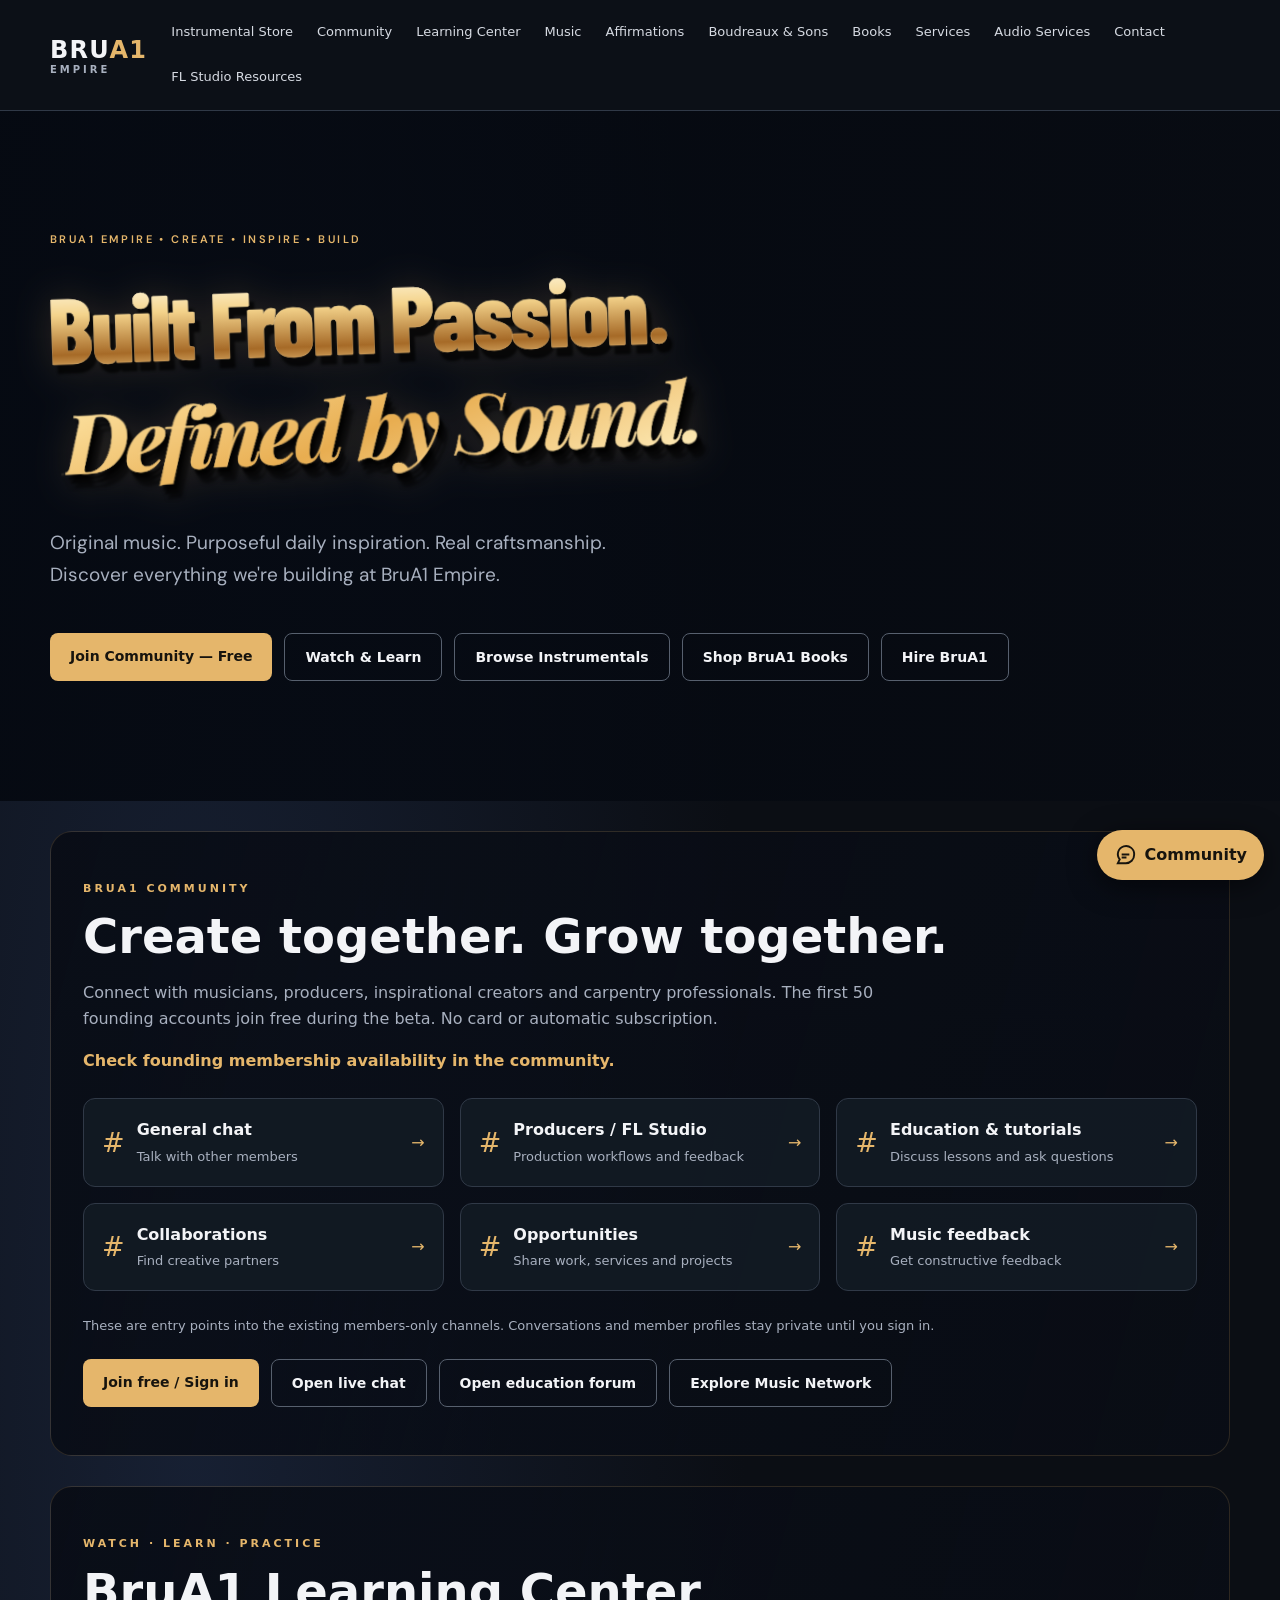
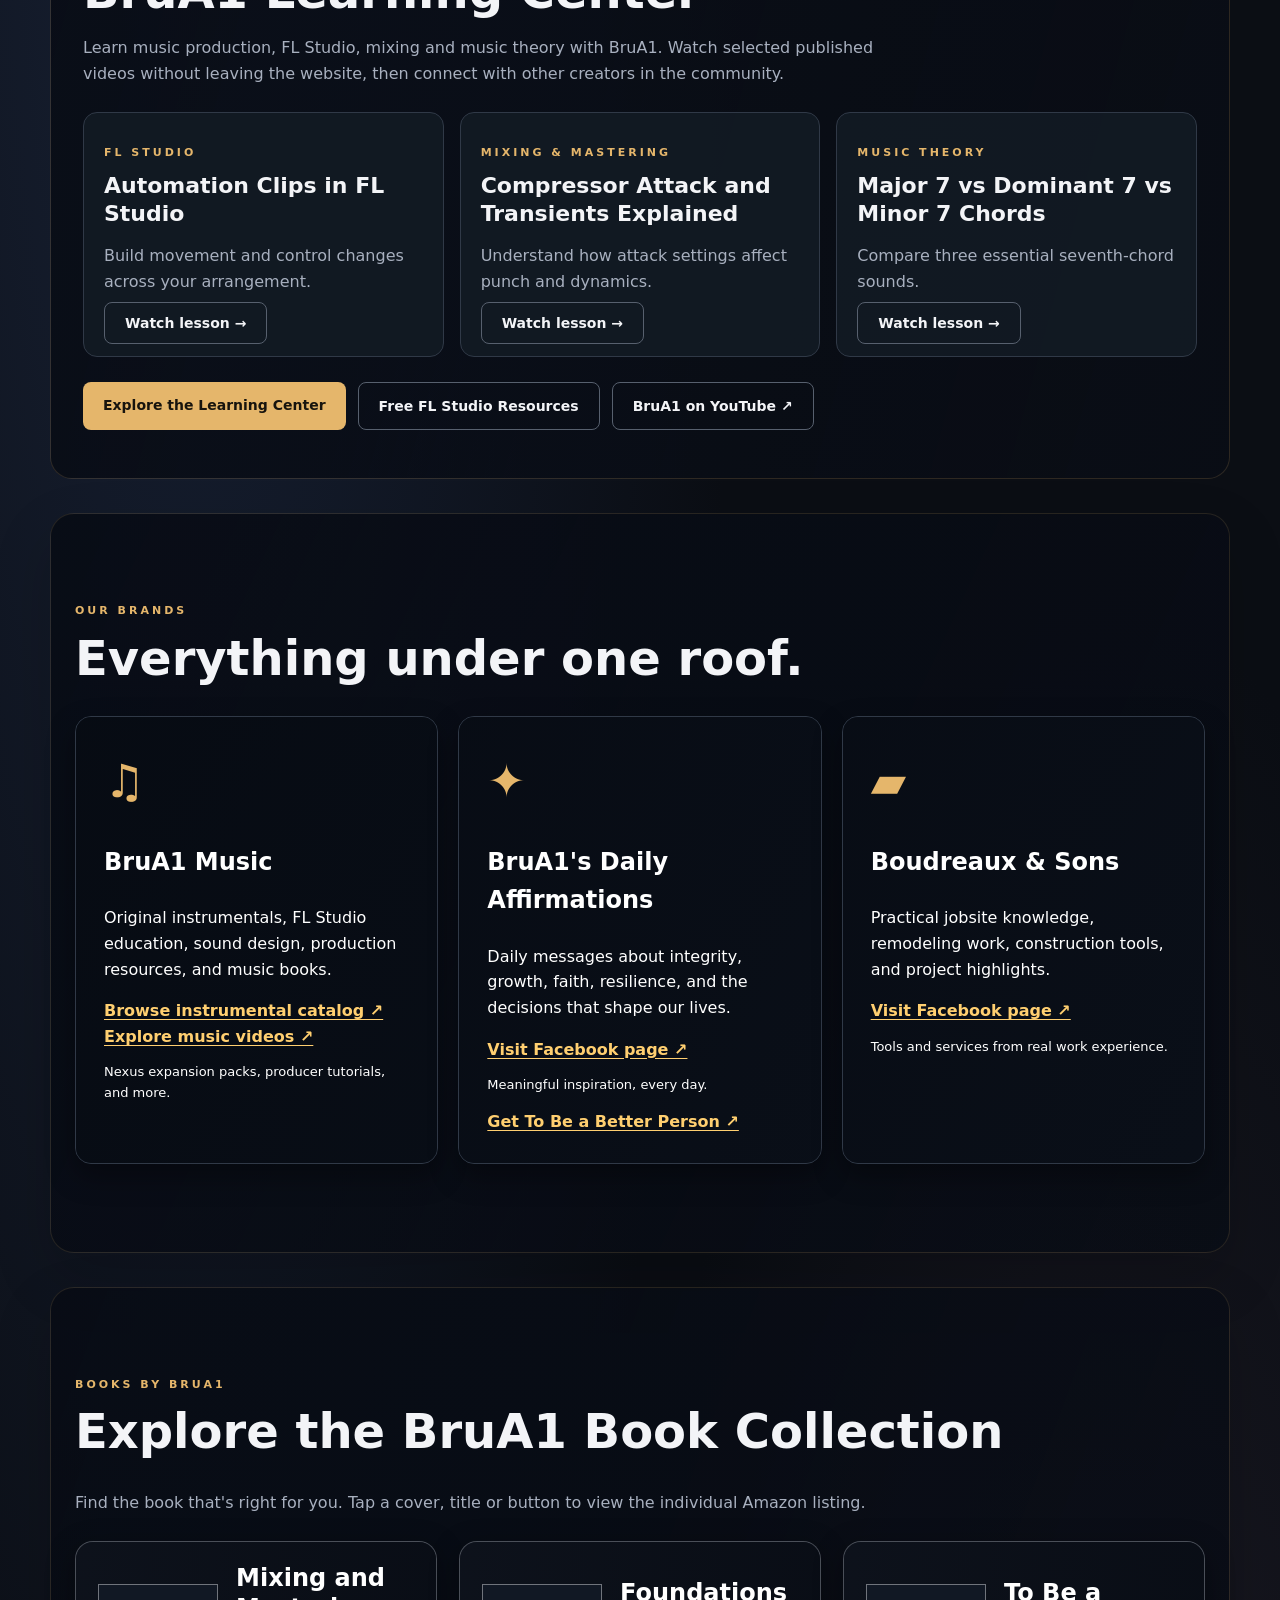
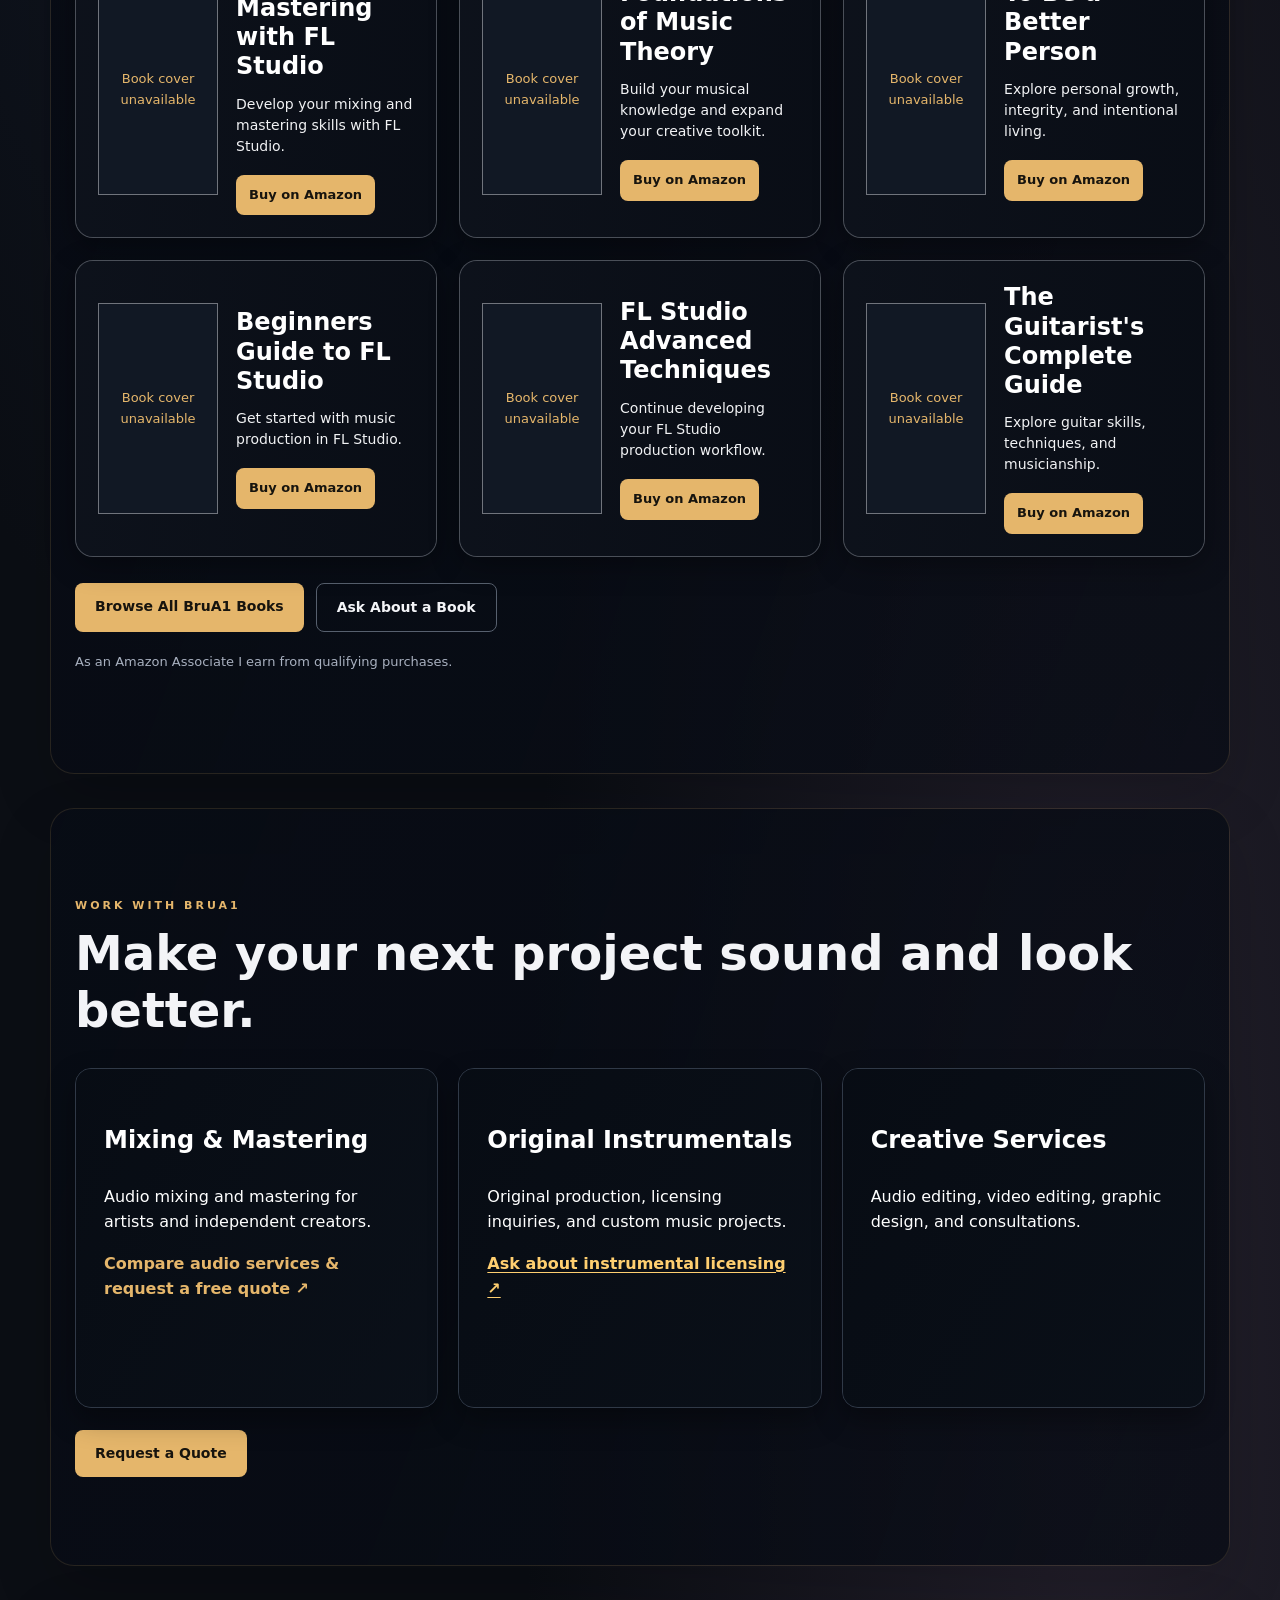
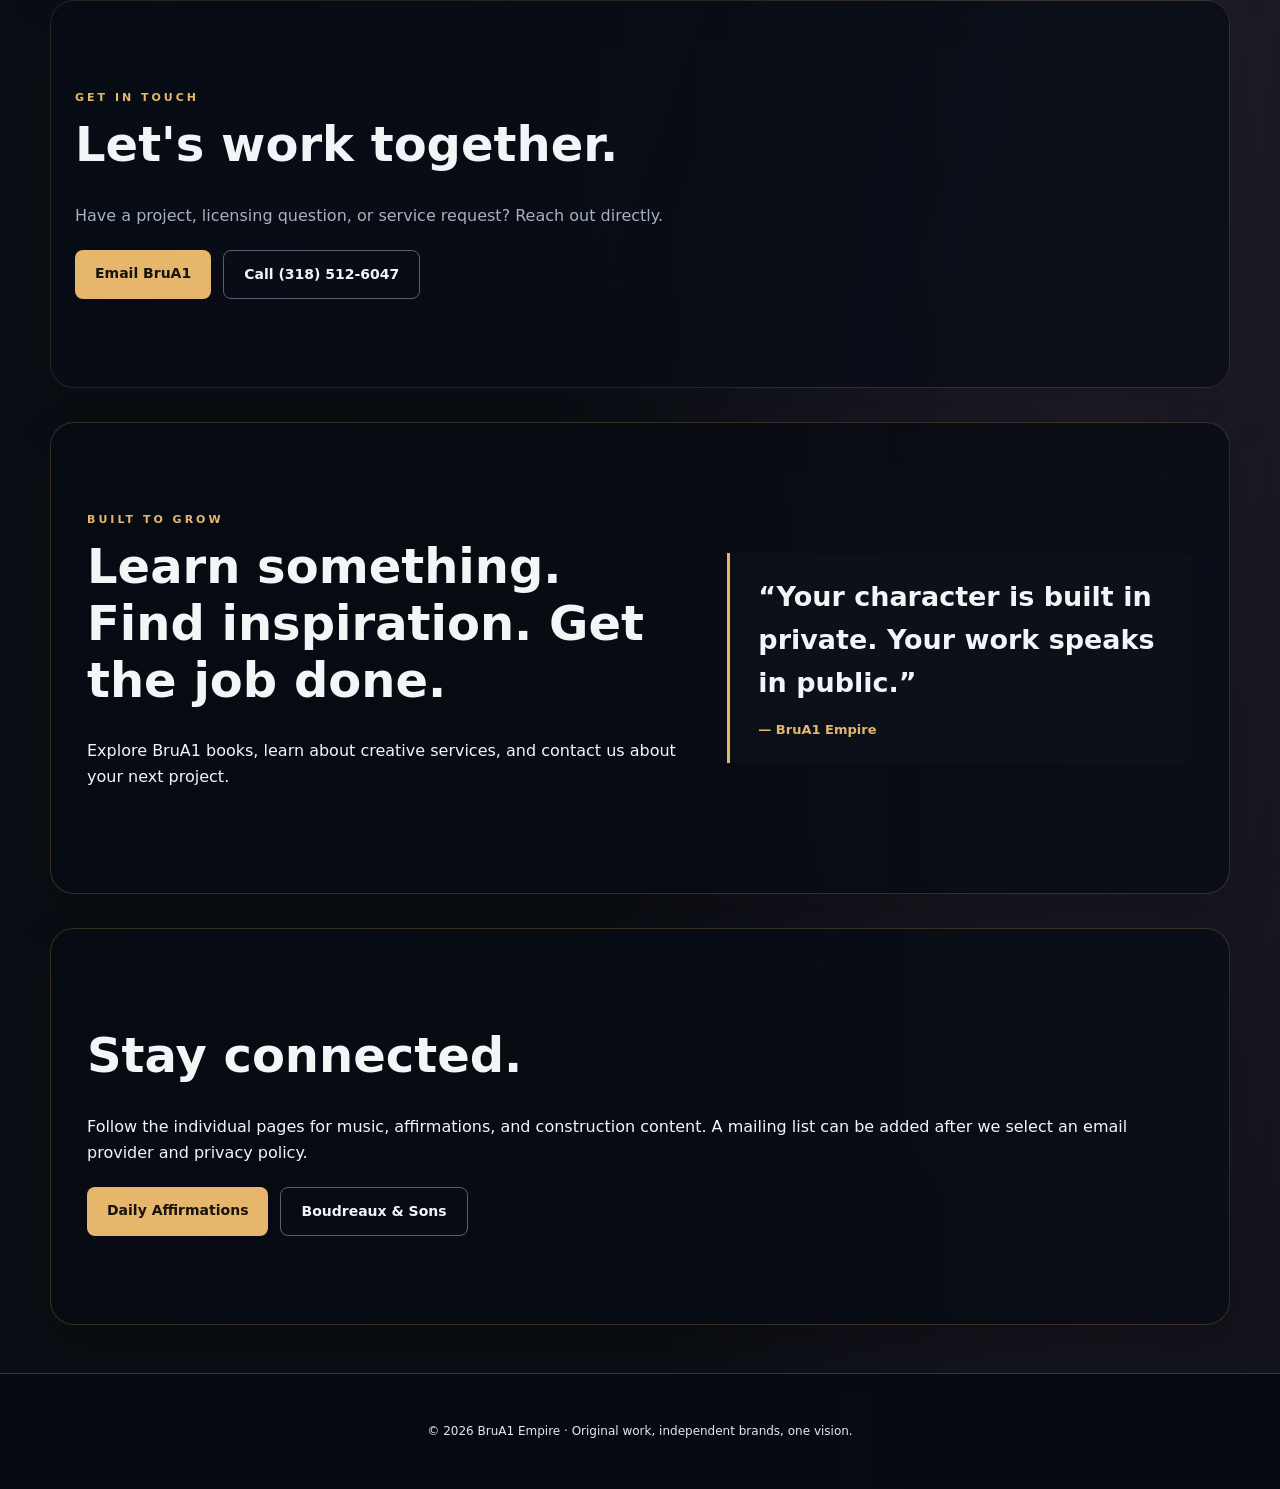
==== commit 671e193f: "Link homepage navigation and featured books to dedicated bookstore" ====
--- a/index.html
+++ b/index.html
@@ -45,5 +45,5 @@
 <meta name="twitter:description" content="Original instrumentals, music production, books, daily inspiration, and craftsmanship.">
 <meta name="twitter:image" content="https://brua1.com/assets/brua1-website-banner-2026.jpg">
 <meta name="twitter:image:alt" content="Colorful BruA1.com artwork featuring music production, a Louisiana skyline and craftsmanship">
-</head><body class="home-art"><header class="top"><a class="logo" href="index.html">BRU<span>A1</span> <small>EMPIRE</small></a><nav><a href="instrumentals.html">Instrumental Store</a><a href="#community-hub">Community</a><a href="learning-center.html">Learning Center</a><a href="#music">Music</a><a href="#affirmations">Affirmations</a><a href="#builders">Boudreaux & Sons</a><a href="#books">Books</a><a href="#services">Services</a><a href="services.html">Audio Services</a><a href="#contact">Contact</a><a href="fl-studio-resources.html">FL Studio Resources</a></nav></header><main><section class="hero"><div class="eyebrow">BRUA1 EMPIRE • CREATE • INSPIRE • BUILD</div><h1><span class="hero-first">Built From Passion.</span><br><em>Defined by Sound.</em></h1><p>Original music. Purposeful daily inspiration. Real craftsmanship. Discover everything we're building at BruA1 Empire.</p><div class="actions"><a class="btn" href="music-network.html#member-account">Join Community — Free</a><a class="btn secondary" href="learning-center.html">Watch &amp; Learn</a><a class="btn secondary" href="instrumentals.html">Browse Instrumentals</a><a class="btn secondary" href="#books">Shop BruA1 Books</a><a class="btn secondary" href="#services">Hire BruA1</a></div></section><section id="community-hub" class="section hub-section"><div class="eyebrow">BRUA1 COMMUNITY</div><h2>Create together. Grow together.</h2><p class="intro">Connect with musicians, producers, inspirational creators and carpentry professionals. The first 50 founding accounts join free during the beta. No card or automatic subscription.</p><p id="hub-member-count" class="hub-count" role="status">Check founding membership availability in the community.</p><div class="hub-channel-grid"><a class="hub-channel" href="music-network.html?channel=general#member-account"><span class="hub-hash" aria-hidden="true">#</span><span><strong>General chat</strong><small>Talk with other members</small></span><span aria-hidden="true">→</span></a><a class="hub-channel" href="music-network.html?channel=producers#member-account"><span class="hub-hash" aria-hidden="true">#</span><span><strong>Producers / FL Studio</strong><small>Production workflows and feedback</small></span><span aria-hidden="true">→</span></a><a class="hub-channel" href="music-network.html?channel=education#member-account"><span class="hub-hash" aria-hidden="true">#</span><span><strong>Education &amp; tutorials</strong><small>Discuss lessons and ask questions</small></span><span aria-hidden="true">→</span></a><a class="hub-channel" href="music-network.html?channel=collaborations#member-account"><span class="hub-hash" aria-hidden="true">#</span><span><strong>Collaborations</strong><small>Find creative partners</small></span><span aria-hidden="true">→</span></a><a class="hub-channel" href="music-network.html?channel=opportunities#member-account"><span class="hub-hash" aria-hidden="true">#</span><span><strong>Opportunities</strong><small>Share work, services and projects</small></span><span aria-hidden="true">→</span></a><a class="hub-channel" href="music-network.html?channel=feedback#member-account"><span class="hub-hash" aria-hidden="true">#</span><span><strong>Music feedback</strong><small>Get constructive feedback</small></span><span aria-hidden="true">→</span></a></div><p class="muted">These are entry points into the existing members-only channels. Conversations and member profiles stay private until you sign in.</p><div class="actions"><a class="btn" href="music-network.html#member-account">Join free / Sign in</a><a class="btn secondary" href="music-network.html?channel=general#member-account">Open live chat</a><a class="btn secondary" href="music-network.html?channel=education#member-account">Open education forum</a><a class="btn secondary" href="music-network.html">Explore Music Network</a></div></section>
-<section id="learning-preview" class="section hub-section"><div class="eyebrow">WATCH · LEARN · PRACTICE</div><h2>BruA1 Learning Center</h2><p class="intro">Learn music production, FL Studio, mixing and music theory with BruA1. Watch selected published videos without leaving the website, then connect with other creators in the community.</p><div class="hub-feature-grid"><article class="hub-feature"><p class="eyebrow">FL Studio</p><h3>Automation Clips in FL Studio</h3><p>Build movement and control changes across your arrangement.</p><a class="btn secondary" href="learning-center.html#lesson-qXFrxTHaCLw">Watch lesson →</a></article><article class="hub-feature"><p class="eyebrow">Mixing &amp; mastering</p><h3>Compressor Attack and Transients Explained</h3><p>Understand how attack settings affect punch and dynamics.</p><a class="btn secondary" href="learning-center.html#lesson-lneWd0WQ0nU">Watch lesson →</a></article><article class="hub-feature"><p class="eyebrow">Music theory</p><h3>Major 7 vs Dominant 7 vs Minor 7 Chords</h3><p>Compare three essential seventh-chord sounds.</p><a class="btn secondary" href="learning-center.html#lesson-SNli4HFGF_g">Watch lesson →</a></article></div><div class="actions"><a class="btn" href="learning-center.html">Explore the Learning Center</a><a class="btn secondary" href="fl-studio-resources.html">Free FL Studio Resources</a><a class="btn secondary" href="https://www.youtube.com/@BruA1" target="_blank" rel="noopener noreferrer">BruA1 on YouTube ↗</a></div></section><section id="brands" class="section"><div class="eyebrow">OUR BRANDS</div><h2>Everything under one roof.</h2><div class="cards"><article class="card brua1-music-brand-card" id="music" style="--music-brand-art:url(&quot;https://brua1.com/assets/brua1-messenger-preview-2026.png&quot;)"><div class="symbol">♫</div><h3>BruA1 Music</h3><p>Original instrumentals, FL Studio education, sound design, production resources, and music books.</p><div class="links"><a href="instrumentals.html">Browse instrumental catalog ↗</a></div><div class="links"><a href="https://www.youtube.com/@BruA1" target="_blank" rel="noopener">Explore music videos ↗</a></div><p class="muted">Nexus expansion packs, producer tutorials, and more.</p></article><article class="card affirmations-brand-card" id="affirmations" style="--affirmations-art:url(&quot;https://drive.google.com/thumbnail?id=1j97_FrIyOdmr3PAECvJX6cseo77cNrdS&sz=w1600&quot;)"><div class="symbol">✦</div><h3>BruA1's Daily Affirmations</h3><p>Daily messages about integrity, growth, faith, resilience, and the decisions that shape our lives.</p><div class="links"><a href="https://www.facebook.com/brua1dialyaffirmations" target="_blank" rel="noopener">Visit Facebook page ↗</a></div><p class="muted">Meaningful inspiration, every day.</p><div class="links"><a href="https://link.amazon/B0ckPJZT5" target="_blank" rel="sponsored noopener noreferrer">Get To Be a Better Person ↗</a></div></article><article class="card boudreaux-brand-card" id="builders" style="--boudreaux-art:url(&quot;https://drive.google.com/thumbnail?id=1keKfGM-ojmV7MUK_N_SAn1sQaFJnM_l1&sz=w1600&quot;)"><div class="symbol">▰</div><h3>Boudreaux & Sons</h3><p>Practical jobsite knowledge, remodeling work, construction tools, and project highlights.</p><div class="links"><a href="https://www.facebook.com/boudreauxnsons/" target="_blank" rel="noopener">Visit Facebook page ↗</a></div><p class="muted">Tools and services from real work experience.</p></article></div></section><section id="books" class="section"><div class="eyebrow">BOOKS BY BRUA1</div><h2>Explore the BruA1 Book Collection</h2><p class="intro">Find the book that's right for you. Tap a cover, title or button to view the individual Amazon listing.</p><div class="book-showcase-grid"><article class="book-showcase-card" style="--cover-image:url('https://images-na.ssl-images-amazon.com/images/P/B0DBR1P54Q.01.L.jpg')"><a class="book-showcase-cover" href="https://link.amazon/B0dbVA2uR" target="_blank" rel="sponsored noopener noreferrer" aria-label="Shop Mixing and Mastering with FL Studio on Amazon"><img src="https://images-na.ssl-images-amazon.com/images/P/B0DBR1P54Q.01.L.jpg" alt="Mixing and Mastering with FL Studio book cover" loading="lazy" onerror="this.style.display='none';this.parentElement.classList.add('missing-cover')"></a><div class="book-showcase-info"><h3><a href="https://link.amazon/B0dbVA2uR" target="_blank" rel="sponsored noopener noreferrer">Mixing and Mastering with FL Studio</a></h3><p>Develop your mixing and mastering skills with FL Studio.</p><a class="btn book-showcase-buy" href="https://link.amazon/B0dbVA2uR" target="_blank" rel="sponsored noopener noreferrer">Buy on Amazon</a></div></article><article class="book-showcase-card" style="--cover-image:url('https://drive.google.com/thumbnail?id=189gJFk4-sRUMz2CZmdJ-AzojvEDtb_ih&sz=w1200')"><a class="book-showcase-cover" href="https://link.amazon/B0gmwy1I0" target="_blank" rel="sponsored noopener noreferrer" aria-label="Shop Foundations of Music Theory on Amazon"><img src="https://drive.google.com/thumbnail?id=189gJFk4-sRUMz2CZmdJ-AzojvEDtb_ih&sz=w1200" alt="Foundations of Music Theory book cover" loading="lazy" onerror="this.style.display='none';this.parentElement.classList.add('missing-cover')"></a><div class="book-showcase-info"><h3><a href="https://link.amazon/B0gmwy1I0" target="_blank" rel="sponsored noopener noreferrer">Foundations of Music Theory</a></h3><p>Build your musical knowledge and expand your creative toolkit.</p><a class="btn book-showcase-buy" href="https://link.amazon/B0gmwy1I0" target="_blank" rel="sponsored noopener noreferrer">Buy on Amazon</a></div></article><article class="book-showcase-card" style="--cover-image:url('https://images-na.ssl-images-amazon.com/images/P/B0DFWZWX66.01.L.jpg')"><a class="book-showcase-cover" href="https://link.amazon/B0ckPJZT5" target="_blank" rel="sponsored noopener noreferrer" aria-label="Shop To Be a Better Person on Amazon"><img src="https://images-na.ssl-images-amazon.com/images/P/B0DFWZWX66.01.L.jpg" alt="To Be a Better Person book cover" loading="lazy" onerror="this.style.display='none';this.parentElement.classList.add('missing-cover')"></a><div class="book-showcase-info"><h3><a href="https://link.amazon/B0ckPJZT5" target="_blank" rel="sponsored noopener noreferrer">To Be a Better Person</a></h3><p>Explore personal growth, integrity, and intentional living.</p><a class="btn book-showcase-buy" href="https://link.amazon/B0ckPJZT5" target="_blank" rel="sponsored noopener noreferrer">Buy on Amazon</a></div></article><article class="book-showcase-card" style="--cover-image:url('https://images-na.ssl-images-amazon.com/images/P/B0DBR6S1MN.01.L.jpg')"><a class="book-showcase-cover" href="https://link.amazon/B0fQSfMyb" target="_blank" rel="sponsored noopener noreferrer" aria-label="Shop Beginners Guide to FL Studio on Amazon"><img src="https://images-na.ssl-images-amazon.com/images/P/B0DBR6S1MN.01.L.jpg" alt="Beginners Guide to FL Studio book cover" loading="lazy" onerror="this.style.display='none';this.parentElement.classList.add('missing-cover')"></a><div class="book-showcase-info"><h3><a href="https://link.amazon/B0fQSfMyb" target="_blank" rel="sponsored noopener noreferrer">Beginners Guide to FL Studio</a></h3><p>Get started with music production in FL Studio.</p><a class="btn book-showcase-buy" href="https://link.amazon/B0fQSfMyb" target="_blank" rel="sponsored noopener noreferrer">Buy on Amazon</a></div></article><article class="book-showcase-card" style="--cover-image:url('https://images-na.ssl-images-amazon.com/images/P/B0D6X38KS8.01.L.jpg')"><a class="book-showcase-cover" href="https://link.amazon/B0gxIhF5H" target="_blank" rel="sponsored noopener noreferrer" aria-label="Shop FL Studio Advanced Techniques on Amazon"><img src="https://images-na.ssl-images-amazon.com/images/P/B0D6X38KS8.01.L.jpg" alt="FL Studio Advanced Techniques book cover" loading="lazy" onerror="this.style.display='none';this.parentElement.classList.add('missing-cover')"></a><div class="book-showcase-info"><h3><a href="https://link.amazon/B0gxIhF5H" target="_blank" rel="sponsored noopener noreferrer">FL Studio Advanced Techniques</a></h3><p>Continue developing your FL Studio production workflow.</p><a class="btn book-showcase-buy" href="https://link.amazon/B0gxIhF5H" target="_blank" rel="sponsored noopener noreferrer">Buy on Amazon</a></div></article><article class="book-showcase-card" style="--cover-image:url('https://images-na.ssl-images-amazon.com/images/P/B0DCHCTPRF.01.L.jpg')"><a class="book-showcase-cover" href="https://link.amazon/B04CY1TQb" target="_blank" rel="sponsored noopener noreferrer" aria-label="Shop The Guitarist's Complete Guide on Amazon"><img src="https://images-na.ssl-images-amazon.com/images/P/B0DCHCTPRF.01.L.jpg" alt="The Guitarist's Complete Guide book cover" loading="lazy" onerror="this.style.display='none';this.parentElement.classList.add('missing-cover')"></a><div class="book-showcase-info"><h3><a href="https://link.amazon/B04CY1TQb" target="_blank" rel="sponsored noopener noreferrer">The Guitarist's Complete Guide</a></h3><p>Explore guitar skills, techniques, and musicianship.</p><a class="btn book-showcase-buy" href="https://link.amazon/B04CY1TQb" target="_blank" rel="sponsored noopener noreferrer">Buy on Amazon</a></div></article></div><div class="actions"><a class="btn secondary" href="mailto:brua1@brua1.com?subject=BruA1%20Book%20Question">Ask About a Book</a></div><p class="muted book-affiliate-note">As an Amazon Associate I earn from qualifying purchases.</p></section><section id="services" class="section"><div class="eyebrow">WORK WITH BRUA1</div><h2>Make your next project sound and look better.</h2><div class="cards"><article class="card mixing-service-card" style="--mixing-art:url(&quot;https://drive.google.com/thumbnail?id=1arTUyaTbtogvchmV63BevEuPaB9FPMXt&sz=w1600&quot;)"><h3>Mixing &amp; Mastering</h3><p>Audio mixing and mastering for artists and independent creators.</p><div class="links"><a href="services.html">Compare audio services &amp; request a free quote ↗</a></div></article><article class="card instrumentals-service-card" style="--instrumentals-art:url(&quot;https://drive.google.com/thumbnail?id=1k-0HDPBT8oYM79VHfF9h4_giLLuIwSMV&sz=w1600&quot;)"><h3>Original Instrumentals</h3><p>Original production, licensing inquiries, and custom music projects.</p><div class="links"><a href="mailto:brua1@brua1.com?subject=Instrumental%20Licensing%20Inquiry">Ask about instrumental licensing ↗</a></div></article><article class="card creative-service-card" style="--creative-art:url(&quot;https://drive.google.com/thumbnail?id=1NO43t-p6GwBFLpu292cllXKPfUVcP9_4&sz=w1600&quot;)"><h3>Creative Services</h3><p>Audio editing, video editing, graphic design, and consultations.</p></article></div><div class="actions"><a class="btn" href="mailto:brua1@brua1.com?subject=BruA1%20Service%20Inquiry">Request a Quote</a></div></section><section id="contact" class="section"><div class="eyebrow">GET IN TOUCH</div><h2>Let's work together.</h2><p class="intro">Have a project, licensing question, or service request? Reach out directly.</p><div class="actions"><a class="btn" href="mailto:brua1@brua1.com">Email BruA1</a><a class="btn secondary" href="tel:+13185126047">Call (318) 512-6047</a></div></section><section class="section feature"><div><div class="eyebrow">BUILT TO GROW</div><h2>Learn something. Find inspiration. Get the job done.</h2><p>Explore BruA1 books, learn about creative services, and contact us about your next project.</p></div><div class="quote">“Your character is built in private. Your work speaks in public.”<small>— BruA1 Empire</small></div></section><section class="section newsletter"><h2>Stay connected.</h2><p>Follow the individual pages for music, affirmations, and construction content. A mailing list can be added after we select an email provider and privacy policy.</p><div class="actions"><a class="btn" href="https://www.facebook.com/brua1dialyaffirmations">Daily Affirmations</a><a class="btn secondary" href="https://www.facebook.com/boudreauxnsons/">Boudreaux & Sons</a></div></section></main><footer>© <span id="year"></span> BruA1 Empire · Original work, independent brands, one vision. </footer><script src="script.js"></script><a class="community-fab" href="music-network.html?channel=general#member-account" aria-label="Open BruA1 member chat"><svg aria-hidden="true" viewBox="0 0 24 24" width="23" height="23" fill="none" stroke="currentColor" stroke-width="2"><path d="M21 11.5a8.5 8.5 0 0 1-8.5 8.5H4l2-4a8.5 8.5 0 1 1 15-4.5Z"/><path d="M8 11h8M8 14h5"/></svg><span>Community</span></a></body></html>
+</head><body class="home-art"><header class="top"><a class="logo" href="index.html">BRU<span>A1</span> <small>EMPIRE</small></a><nav><a href="instrumentals.html">Instrumental Store</a><a href="#community-hub">Community</a><a href="learning-center.html">Learning Center</a><a href="#music">Music</a><a href="#affirmations">Affirmations</a><a href="#builders">Boudreaux & Sons</a><a href="books.html">Books</a><a href="#services">Services</a><a href="services.html">Audio Services</a><a href="#contact">Contact</a><a href="fl-studio-resources.html">FL Studio Resources</a></nav></header><main><section class="hero"><div class="eyebrow">BRUA1 EMPIRE • CREATE • INSPIRE • BUILD</div><h1><span class="hero-first">Built From Passion.</span><br><em>Defined by Sound.</em></h1><p>Original music. Purposeful daily inspiration. Real craftsmanship. Discover everything we're building at BruA1 Empire.</p><div class="actions"><a class="btn" href="music-network.html#member-account">Join Community — Free</a><a class="btn secondary" href="learning-center.html">Watch &amp; Learn</a><a class="btn secondary" href="instrumentals.html">Browse Instrumentals</a><a class="btn secondary" href="books.html">Shop BruA1 Books</a><a class="btn secondary" href="#services">Hire BruA1</a></div></section><section id="community-hub" class="section hub-section"><div class="eyebrow">BRUA1 COMMUNITY</div><h2>Create together. Grow together.</h2><p class="intro">Connect with musicians, producers, inspirational creators and carpentry professionals. The first 50 founding accounts join free during the beta. No card or automatic subscription.</p><p id="hub-member-count" class="hub-count" role="status">Check founding membership availability in the community.</p><div class="hub-channel-grid"><a class="hub-channel" href="music-network.html?channel=general#member-account"><span class="hub-hash" aria-hidden="true">#</span><span><strong>General chat</strong><small>Talk with other members</small></span><span aria-hidden="true">→</span></a><a class="hub-channel" href="music-network.html?channel=producers#member-account"><span class="hub-hash" aria-hidden="true">#</span><span><strong>Producers / FL Studio</strong><small>Production workflows and feedback</small></span><span aria-hidden="true">→</span></a><a class="hub-channel" href="music-network.html?channel=education#member-account"><span class="hub-hash" aria-hidden="true">#</span><span><strong>Education &amp; tutorials</strong><small>Discuss lessons and ask questions</small></span><span aria-hidden="true">→</span></a><a class="hub-channel" href="music-network.html?channel=collaborations#member-account"><span class="hub-hash" aria-hidden="true">#</span><span><strong>Collaborations</strong><small>Find creative partners</small></span><span aria-hidden="true">→</span></a><a class="hub-channel" href="music-network.html?channel=opportunities#member-account"><span class="hub-hash" aria-hidden="true">#</span><span><strong>Opportunities</strong><small>Share work, services and projects</small></span><span aria-hidden="true">→</span></a><a class="hub-channel" href="music-network.html?channel=feedback#member-account"><span class="hub-hash" aria-hidden="true">#</span><span><strong>Music feedback</strong><small>Get constructive feedback</small></span><span aria-hidden="true">→</span></a></div><p class="muted">These are entry points into the existing members-only channels. Conversations and member profiles stay private until you sign in.</p><div class="actions"><a class="btn" href="music-network.html#member-account">Join free / Sign in</a><a class="btn secondary" href="music-network.html?channel=general#member-account">Open live chat</a><a class="btn secondary" href="music-network.html?channel=education#member-account">Open education forum</a><a class="btn secondary" href="music-network.html">Explore Music Network</a></div></section>
+<section id="learning-preview" class="section hub-section"><div class="eyebrow">WATCH · LEARN · PRACTICE</div><h2>BruA1 Learning Center</h2><p class="intro">Learn music production, FL Studio, mixing and music theory with BruA1. Watch selected published videos without leaving the website, then connect with other creators in the community.</p><div class="hub-feature-grid"><article class="hub-feature"><p class="eyebrow">FL Studio</p><h3>Automation Clips in FL Studio</h3><p>Build movement and control changes across your arrangement.</p><a class="btn secondary" href="learning-center.html#lesson-qXFrxTHaCLw">Watch lesson →</a></article><article class="hub-feature"><p class="eyebrow">Mixing &amp; mastering</p><h3>Compressor Attack and Transients Explained</h3><p>Understand how attack settings affect punch and dynamics.</p><a class="btn secondary" href="learning-center.html#lesson-lneWd0WQ0nU">Watch lesson →</a></article><article class="hub-feature"><p class="eyebrow">Music theory</p><h3>Major 7 vs Dominant 7 vs Minor 7 Chords</h3><p>Compare three essential seventh-chord sounds.</p><a class="btn secondary" href="learning-center.html#lesson-SNli4HFGF_g">Watch lesson →</a></article></div><div class="actions"><a class="btn" href="learning-center.html">Explore the Learning Center</a><a class="btn secondary" href="fl-studio-resources.html">Free FL Studio Resources</a><a class="btn secondary" href="https://www.youtube.com/@BruA1" target="_blank" rel="noopener noreferrer">BruA1 on YouTube ↗</a></div></section><section id="brands" class="section"><div class="eyebrow">OUR BRANDS</div><h2>Everything under one roof.</h2><div class="cards"><article class="card brua1-music-brand-card" id="music" style="--music-brand-art:url(&quot;https://brua1.com/assets/brua1-messenger-preview-2026.png&quot;)"><div class="symbol">♫</div><h3>BruA1 Music</h3><p>Original instrumentals, FL Studio education, sound design, production resources, and music books.</p><div class="links"><a href="instrumentals.html">Browse instrumental catalog ↗</a></div><div class="links"><a href="https://www.youtube.com/@BruA1" target="_blank" rel="noopener">Explore music videos ↗</a></div><p class="muted">Nexus expansion packs, producer tutorials, and more.</p></article><article class="card affirmations-brand-card" id="affirmations" style="--affirmations-art:url(&quot;https://drive.google.com/thumbnail?id=1j97_FrIyOdmr3PAECvJX6cseo77cNrdS&sz=w1600&quot;)"><div class="symbol">✦</div><h3>BruA1's Daily Affirmations</h3><p>Daily messages about integrity, growth, faith, resilience, and the decisions that shape our lives.</p><div class="links"><a href="https://www.facebook.com/brua1dialyaffirmations" target="_blank" rel="noopener">Visit Facebook page ↗</a></div><p class="muted">Meaningful inspiration, every day.</p><div class="links"><a href="https://link.amazon/B0ckPJZT5" target="_blank" rel="sponsored noopener noreferrer">Get To Be a Better Person ↗</a></div></article><article class="card boudreaux-brand-card" id="builders" style="--boudreaux-art:url(&quot;https://drive.google.com/thumbnail?id=1keKfGM-ojmV7MUK_N_SAn1sQaFJnM_l1&sz=w1600&quot;)"><div class="symbol">▰</div><h3>Boudreaux & Sons</h3><p>Practical jobsite knowledge, remodeling work, construction tools, and project highlights.</p><div class="links"><a href="https://www.facebook.com/boudreauxnsons/" target="_blank" rel="noopener">Visit Facebook page ↗</a></div><p class="muted">Tools and services from real work experience.</p></article></div></section><section id="books" class="section"><div class="eyebrow">BOOKS BY BRUA1</div><h2>Explore the BruA1 Book Collection</h2><p class="intro">Find the book that's right for you. Tap a cover, title or button to view the individual Amazon listing.</p><div class="book-showcase-grid"><article class="book-showcase-card" style="--cover-image:url('https://images-na.ssl-images-amazon.com/images/P/B0DBR1P54Q.01.L.jpg')"><a class="book-showcase-cover" href="https://link.amazon/B0dbVA2uR" target="_blank" rel="sponsored noopener noreferrer" aria-label="Shop Mixing and Mastering with FL Studio on Amazon"><img src="https://images-na.ssl-images-amazon.com/images/P/B0DBR1P54Q.01.L.jpg" alt="Mixing and Mastering with FL Studio book cover" loading="lazy" onerror="this.style.display='none';this.parentElement.classList.add('missing-cover')"></a><div class="book-showcase-info"><h3><a href="https://link.amazon/B0dbVA2uR" target="_blank" rel="sponsored noopener noreferrer">Mixing and Mastering with FL Studio</a></h3><p>Develop your mixing and mastering skills with FL Studio.</p><a class="btn book-showcase-buy" href="https://link.amazon/B0dbVA2uR" target="_blank" rel="sponsored noopener noreferrer">Buy on Amazon</a></div></article><article class="book-showcase-card" style="--cover-image:url('https://drive.google.com/thumbnail?id=189gJFk4-sRUMz2CZmdJ-AzojvEDtb_ih&sz=w1200')"><a class="book-showcase-cover" href="https://link.amazon/B0gmwy1I0" target="_blank" rel="sponsored noopener noreferrer" aria-label="Shop Foundations of Music Theory on Amazon"><img src="https://drive.google.com/thumbnail?id=189gJFk4-sRUMz2CZmdJ-AzojvEDtb_ih&sz=w1200" alt="Foundations of Music Theory book cover" loading="lazy" onerror="this.style.display='none';this.parentElement.classList.add('missing-cover')"></a><div class="book-showcase-info"><h3><a href="https://link.amazon/B0gmwy1I0" target="_blank" rel="sponsored noopener noreferrer">Foundations of Music Theory</a></h3><p>Build your musical knowledge and expand your creative toolkit.</p><a class="btn book-showcase-buy" href="https://link.amazon/B0gmwy1I0" target="_blank" rel="sponsored noopener noreferrer">Buy on Amazon</a></div></article><article class="book-showcase-card" style="--cover-image:url('https://images-na.ssl-images-amazon.com/images/P/B0DFWZWX66.01.L.jpg')"><a class="book-showcase-cover" href="https://link.amazon/B0ckPJZT5" target="_blank" rel="sponsored noopener noreferrer" aria-label="Shop To Be a Better Person on Amazon"><img src="https://images-na.ssl-images-amazon.com/images/P/B0DFWZWX66.01.L.jpg" alt="To Be a Better Person book cover" loading="lazy" onerror="this.style.display='none';this.parentElement.classList.add('missing-cover')"></a><div class="book-showcase-info"><h3><a href="https://link.amazon/B0ckPJZT5" target="_blank" rel="sponsored noopener noreferrer">To Be a Better Person</a></h3><p>Explore personal growth, integrity, and intentional living.</p><a class="btn book-showcase-buy" href="https://link.amazon/B0ckPJZT5" target="_blank" rel="sponsored noopener noreferrer">Buy on Amazon</a></div></article><article class="book-showcase-card" style="--cover-image:url('https://images-na.ssl-images-amazon.com/images/P/B0DBR6S1MN.01.L.jpg')"><a class="book-showcase-cover" href="https://link.amazon/B0fQSfMyb" target="_blank" rel="sponsored noopener noreferrer" aria-label="Shop Beginners Guide to FL Studio on Amazon"><img src="https://images-na.ssl-images-amazon.com/images/P/B0DBR6S1MN.01.L.jpg" alt="Beginners Guide to FL Studio book cover" loading="lazy" onerror="this.style.display='none';this.parentElement.classList.add('missing-cover')"></a><div class="book-showcase-info"><h3><a href="https://link.amazon/B0fQSfMyb" target="_blank" rel="sponsored noopener noreferrer">Beginners Guide to FL Studio</a></h3><p>Get started with music production in FL Studio.</p><a class="btn book-showcase-buy" href="https://link.amazon/B0fQSfMyb" target="_blank" rel="sponsored noopener noreferrer">Buy on Amazon</a></div></article><article class="book-showcase-card" style="--cover-image:url('https://images-na.ssl-images-amazon.com/images/P/B0D6X38KS8.01.L.jpg')"><a class="book-showcase-cover" href="https://link.amazon/B0gxIhF5H" target="_blank" rel="sponsored noopener noreferrer" aria-label="Shop FL Studio Advanced Techniques on Amazon"><img src="https://images-na.ssl-images-amazon.com/images/P/B0D6X38KS8.01.L.jpg" alt="FL Studio Advanced Techniques book cover" loading="lazy" onerror="this.style.display='none';this.parentElement.classList.add('missing-cover')"></a><div class="book-showcase-info"><h3><a href="https://link.amazon/B0gxIhF5H" target="_blank" rel="sponsored noopener noreferrer">FL Studio Advanced Techniques</a></h3><p>Continue developing your FL Studio production workflow.</p><a class="btn book-showcase-buy" href="https://link.amazon/B0gxIhF5H" target="_blank" rel="sponsored noopener noreferrer">Buy on Amazon</a></div></article><article class="book-showcase-card" style="--cover-image:url('https://images-na.ssl-images-amazon.com/images/P/B0DCHCTPRF.01.L.jpg')"><a class="book-showcase-cover" href="https://link.amazon/B04CY1TQb" target="_blank" rel="sponsored noopener noreferrer" aria-label="Shop The Guitarist's Complete Guide on Amazon"><img src="https://images-na.ssl-images-amazon.com/images/P/B0DCHCTPRF.01.L.jpg" alt="The Guitarist's Complete Guide book cover" loading="lazy" onerror="this.style.display='none';this.parentElement.classList.add('missing-cover')"></a><div class="book-showcase-info"><h3><a href="https://link.amazon/B04CY1TQb" target="_blank" rel="sponsored noopener noreferrer">The Guitarist's Complete Guide</a></h3><p>Explore guitar skills, techniques, and musicianship.</p><a class="btn book-showcase-buy" href="https://link.amazon/B04CY1TQb" target="_blank" rel="sponsored noopener noreferrer">Buy on Amazon</a></div></article></div><div class="actions"><a class="btn" href="books.html">Browse All BruA1 Books</a><a class="btn secondary" href="mailto:brua1@brua1.com?subject=BruA1%20Book%20Question">Ask About a Book</a></div><p class="muted book-affiliate-note">As an Amazon Associate I earn from qualifying purchases.</p></section><section id="services" class="section"><div class="eyebrow">WORK WITH BRUA1</div><h2>Make your next project sound and look better.</h2><div class="cards"><article class="card mixing-service-card" style="--mixing-art:url(&quot;https://drive.google.com/thumbnail?id=1arTUyaTbtogvchmV63BevEuPaB9FPMXt&sz=w1600&quot;)"><h3>Mixing &amp; Mastering</h3><p>Audio mixing and mastering for artists and independent creators.</p><div class="links"><a href="services.html">Compare audio services &amp; request a free quote ↗</a></div></article><article class="card instrumentals-service-card" style="--instrumentals-art:url(&quot;https://drive.google.com/thumbnail?id=1k-0HDPBT8oYM79VHfF9h4_giLLuIwSMV&sz=w1600&quot;)"><h3>Original Instrumentals</h3><p>Original production, licensing inquiries, and custom music projects.</p><div class="links"><a href="mailto:brua1@brua1.com?subject=Instrumental%20Licensing%20Inquiry">Ask about instrumental licensing ↗</a></div></article><article class="card creative-service-card" style="--creative-art:url(&quot;https://drive.google.com/thumbnail?id=1NO43t-p6GwBFLpu292cllXKPfUVcP9_4&sz=w1600&quot;)"><h3>Creative Services</h3><p>Audio editing, video editing, graphic design, and consultations.</p></article></div><div class="actions"><a class="btn" href="mailto:brua1@brua1.com?subject=BruA1%20Service%20Inquiry">Request a Quote</a></div></section><section id="contact" class="section"><div class="eyebrow">GET IN TOUCH</div><h2>Let's work together.</h2><p class="intro">Have a project, licensing question, or service request? Reach out directly.</p><div class="actions"><a class="btn" href="mailto:brua1@brua1.com">Email BruA1</a><a class="btn secondary" href="tel:+13185126047">Call (318) 512-6047</a></div></section><section class="section feature"><div><div class="eyebrow">BUILT TO GROW</div><h2>Learn something. Find inspiration. Get the job done.</h2><p>Explore BruA1 books, learn about creative services, and contact us about your next project.</p></div><div class="quote">“Your character is built in private. Your work speaks in public.”<small>— BruA1 Empire</small></div></section><section class="section newsletter"><h2>Stay connected.</h2><p>Follow the individual pages for music, affirmations, and construction content. A mailing list can be added after we select an email provider and privacy policy.</p><div class="actions"><a class="btn" href="https://www.facebook.com/brua1dialyaffirmations">Daily Affirmations</a><a class="btn secondary" href="https://www.facebook.com/boudreauxnsons/">Boudreaux & Sons</a></div></section></main><footer>© <span id="year"></span> BruA1 Empire · Original work, independent brands, one vision. </footer><script src="script.js"></script><a class="community-fab" href="music-network.html?channel=general#member-account" aria-label="Open BruA1 member chat"><svg aria-hidden="true" viewBox="0 0 24 24" width="23" height="23" fill="none" stroke="currentColor" stroke-width="2"><path d="M21 11.5a8.5 8.5 0 0 1-8.5 8.5H4l2-4a8.5 8.5 0 1 1 15-4.5Z"/><path d="M8 11h8M8 14h5"/></svg><span>Community</span></a></body></html>
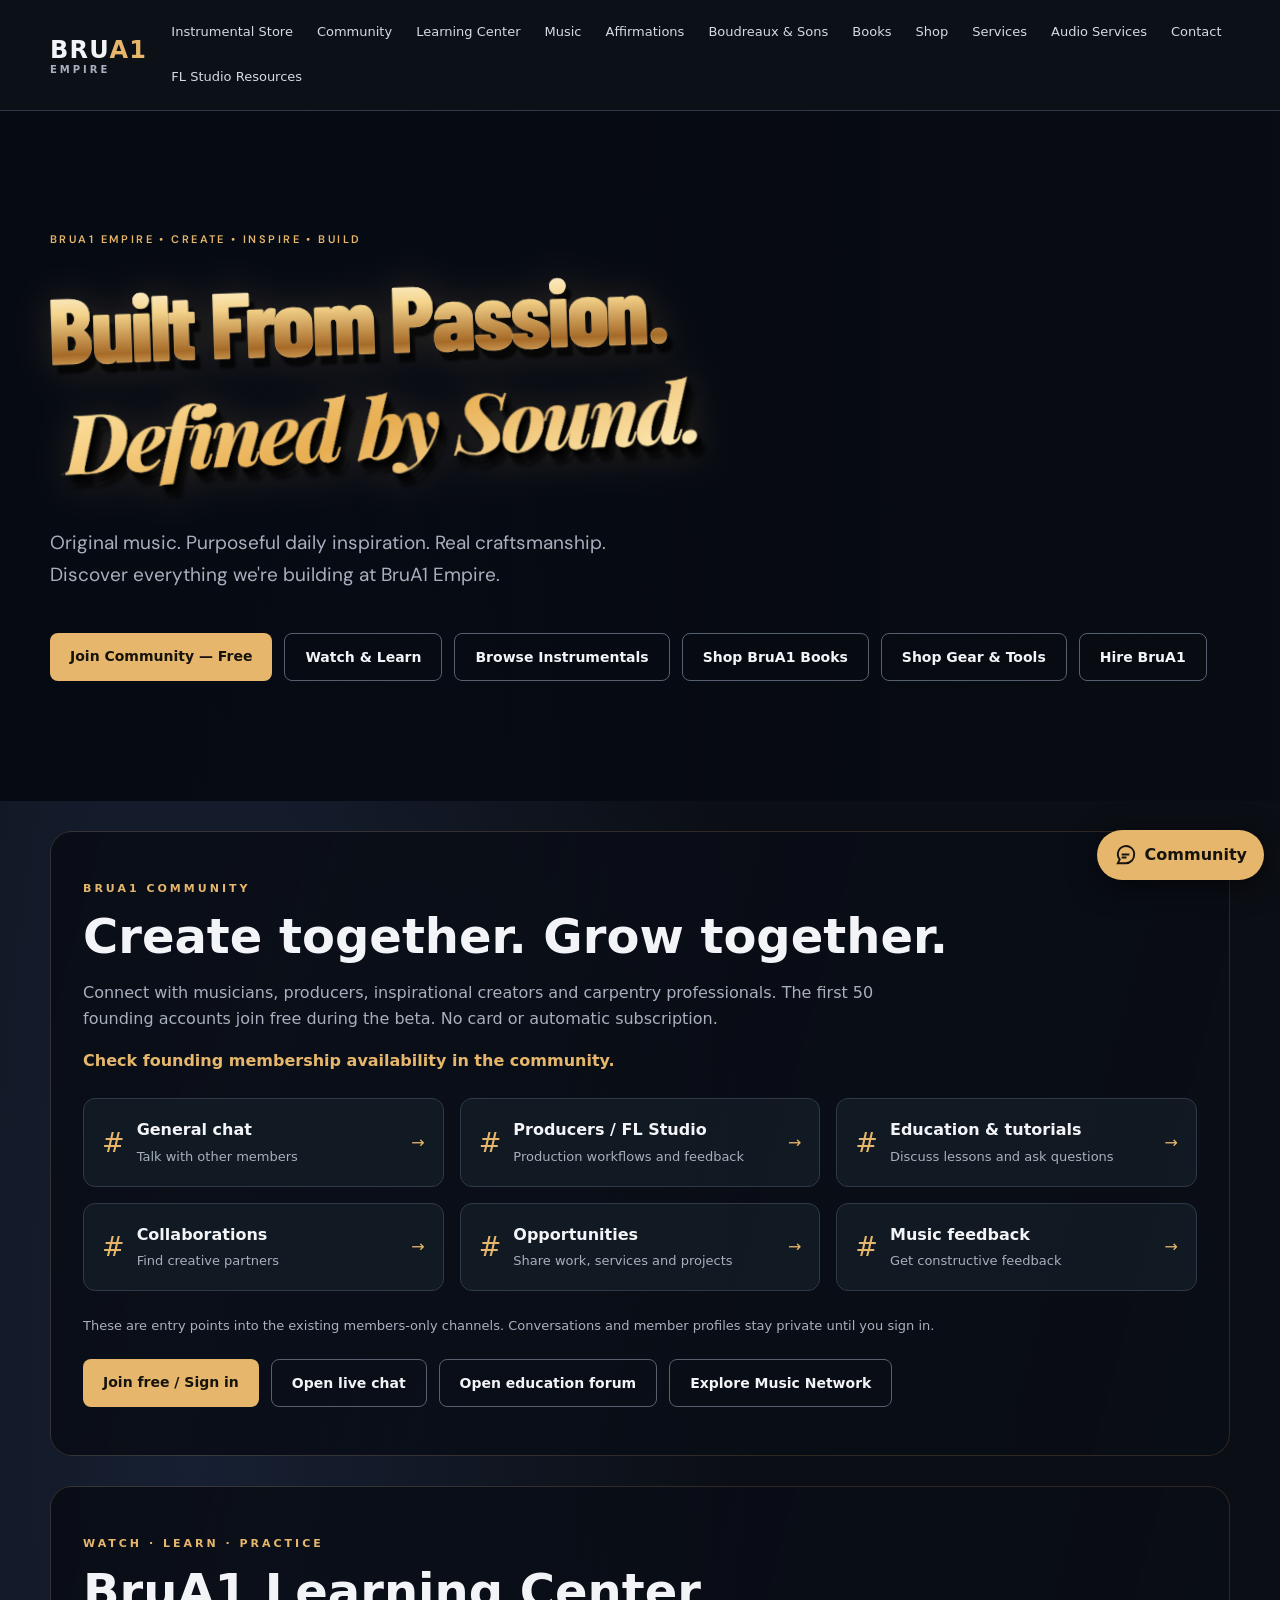
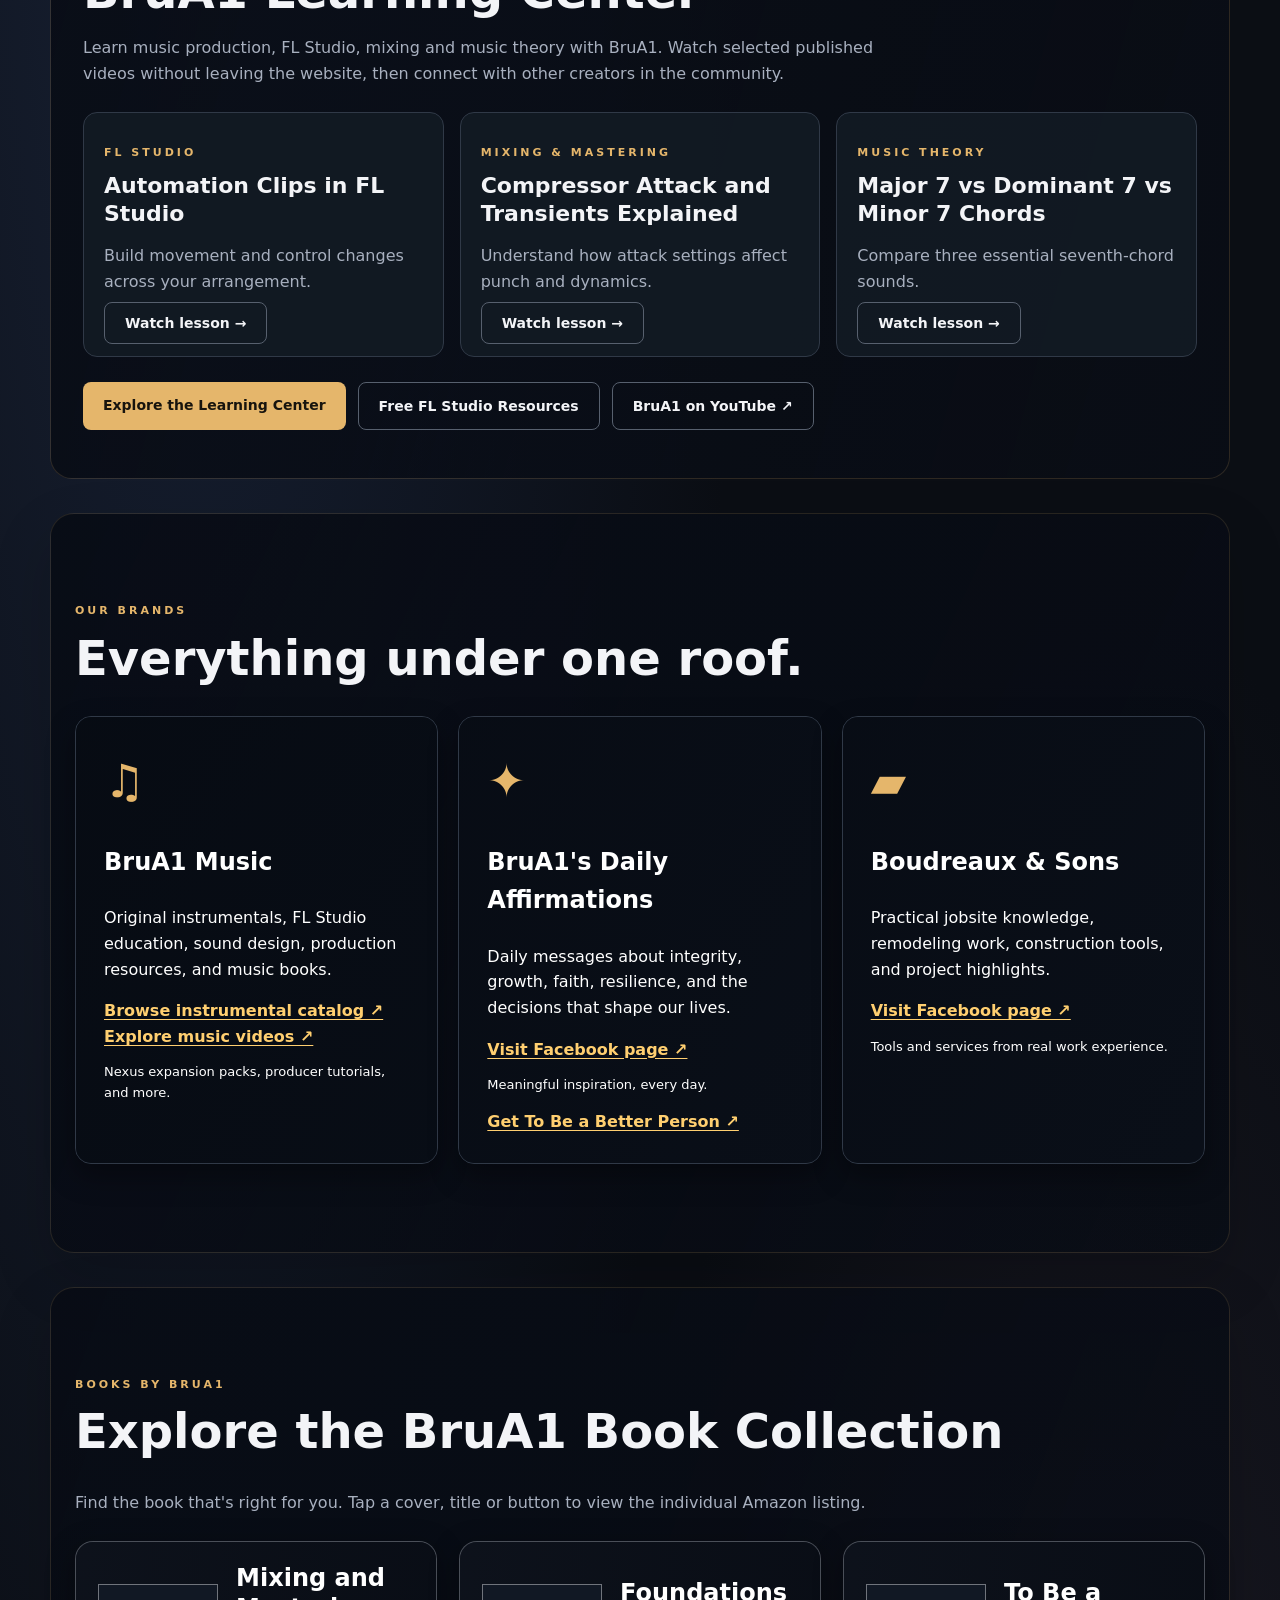
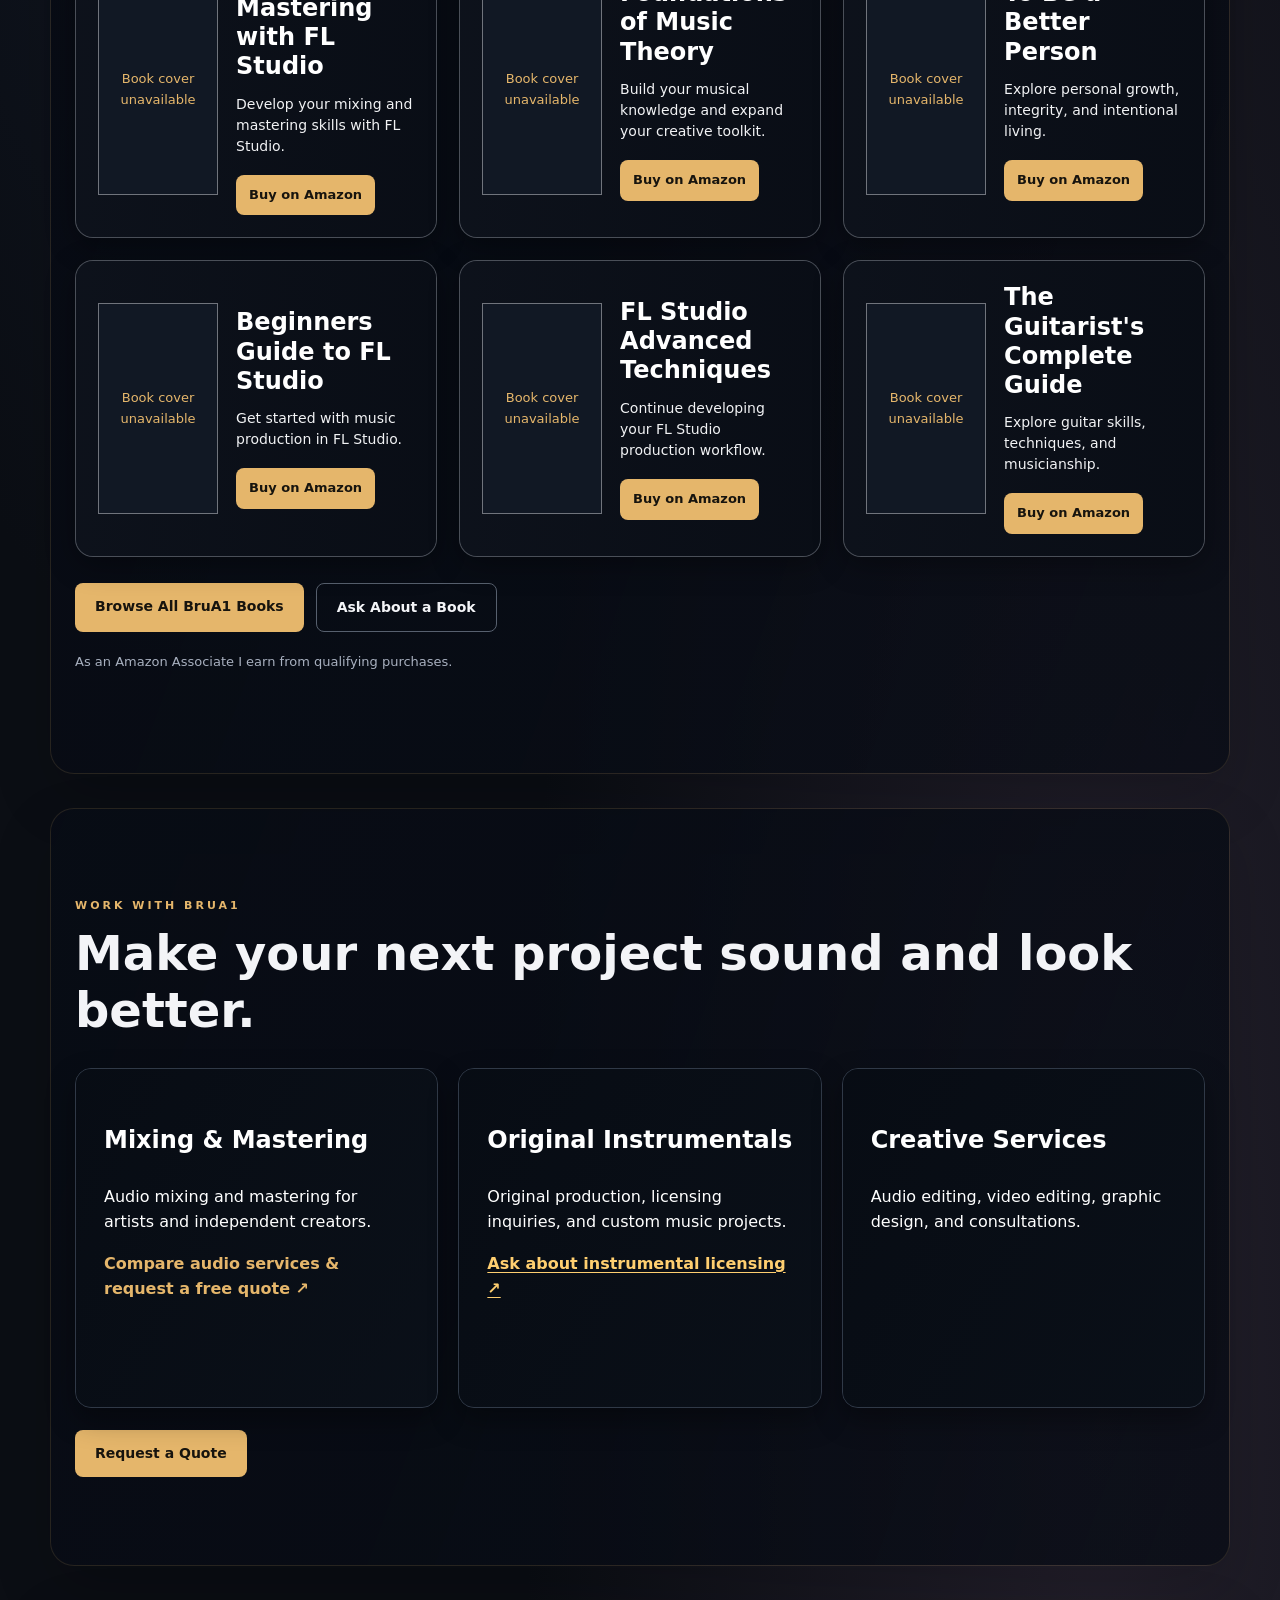
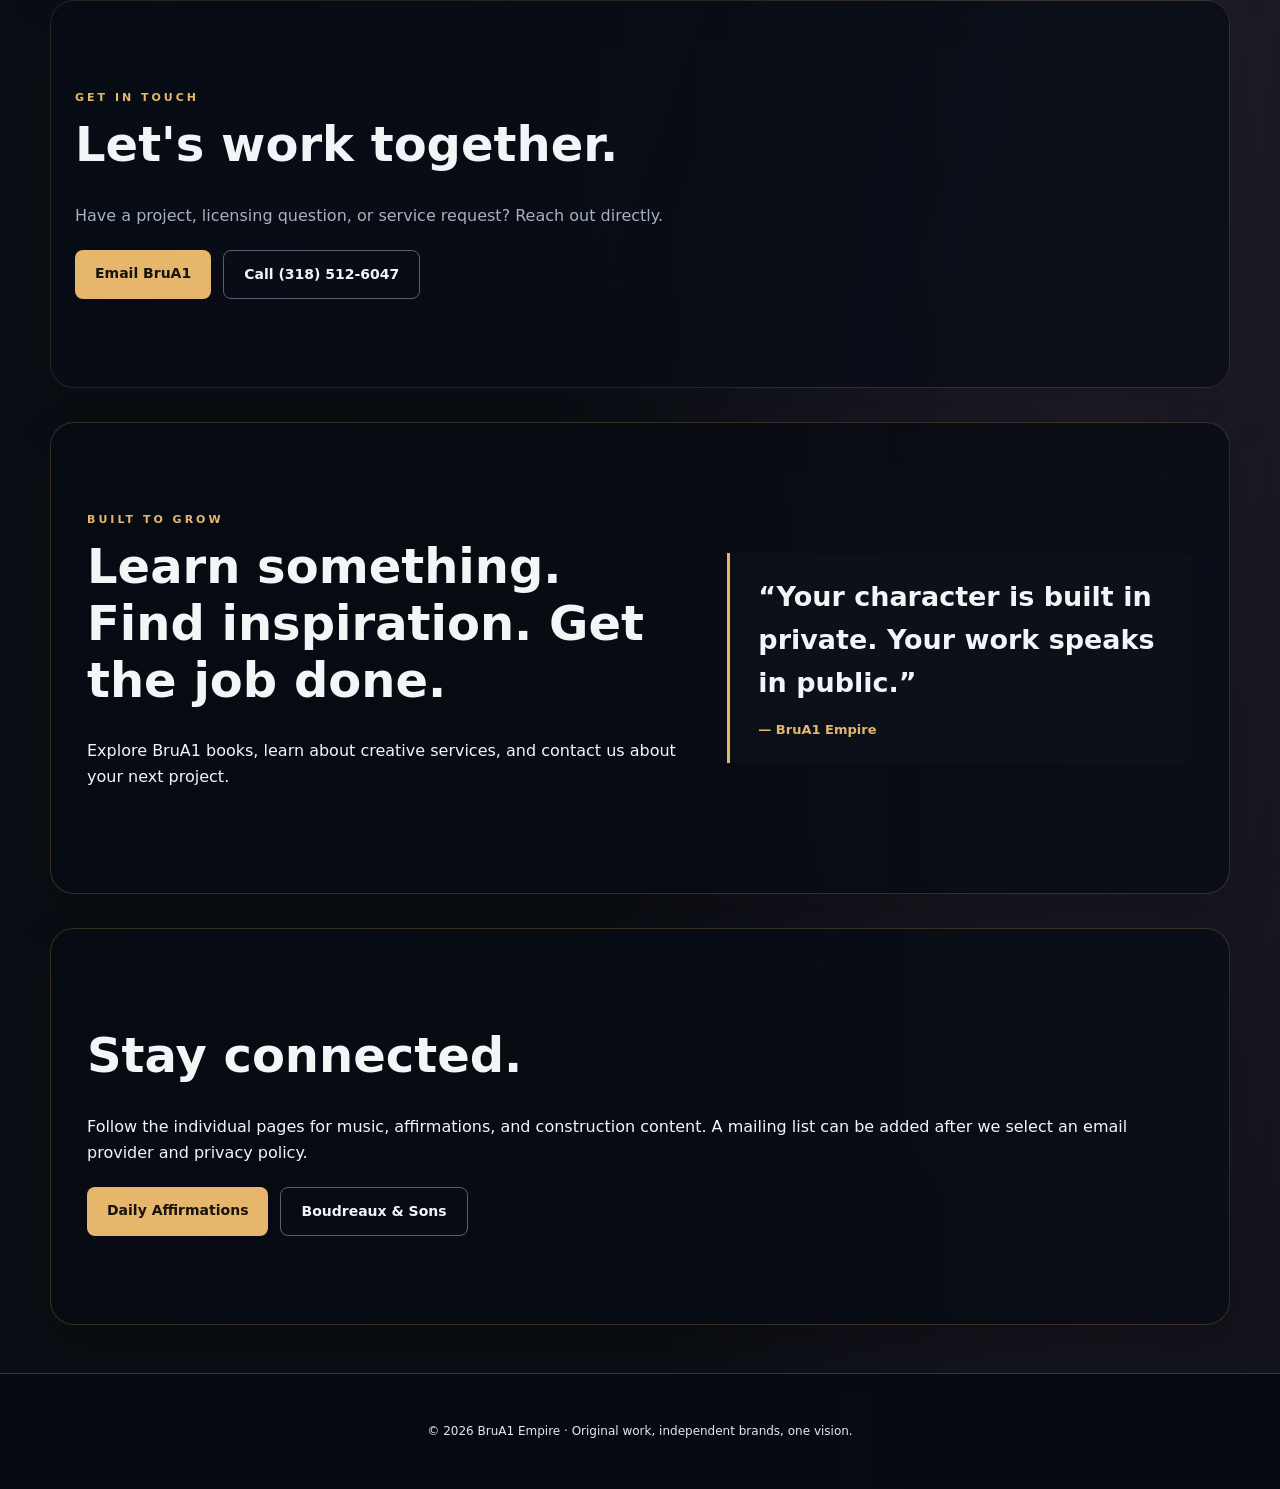
==== commit dab997c5: "Connect BruA1 shop, featured cookbook and public navigation" ====
--- a/index.html
+++ b/index.html
@@ -45,5 +45,5 @@
 <meta name="twitter:description" content="Original instrumentals, music production, books, daily inspiration, and craftsmanship.">
 <meta name="twitter:image" content="https://brua1.com/assets/brua1-website-banner-2026.jpg">
 <meta name="twitter:image:alt" content="Colorful BruA1.com artwork featuring music production, a Louisiana skyline and craftsmanship">
-</head><body class="home-art"><header class="top"><a class="logo" href="index.html">BRU<span>A1</span> <small>EMPIRE</small></a><nav><a href="instrumentals.html">Instrumental Store</a><a href="#community-hub">Community</a><a href="learning-center.html">Learning Center</a><a href="#music">Music</a><a href="#affirmations">Affirmations</a><a href="#builders">Boudreaux & Sons</a><a href="books.html">Books</a><a href="#services">Services</a><a href="services.html">Audio Services</a><a href="#contact">Contact</a><a href="fl-studio-resources.html">FL Studio Resources</a></nav></header><main><section class="hero"><div class="eyebrow">BRUA1 EMPIRE • CREATE • INSPIRE • BUILD</div><h1><span class="hero-first">Built From Passion.</span><br><em>Defined by Sound.</em></h1><p>Original music. Purposeful daily inspiration. Real craftsmanship. Discover everything we're building at BruA1 Empire.</p><div class="actions"><a class="btn" href="music-network.html#member-account">Join Community — Free</a><a class="btn secondary" href="learning-center.html">Watch &amp; Learn</a><a class="btn secondary" href="instrumentals.html">Browse Instrumentals</a><a class="btn secondary" href="books.html">Shop BruA1 Books</a><a class="btn secondary" href="#services">Hire BruA1</a></div></section><section id="community-hub" class="section hub-section"><div class="eyebrow">BRUA1 COMMUNITY</div><h2>Create together. Grow together.</h2><p class="intro">Connect with musicians, producers, inspirational creators and carpentry professionals. The first 50 founding accounts join free during the beta. No card or automatic subscription.</p><p id="hub-member-count" class="hub-count" role="status">Check founding membership availability in the community.</p><div class="hub-channel-grid"><a class="hub-channel" href="music-network.html?channel=general#member-account"><span class="hub-hash" aria-hidden="true">#</span><span><strong>General chat</strong><small>Talk with other members</small></span><span aria-hidden="true">→</span></a><a class="hub-channel" href="music-network.html?channel=producers#member-account"><span class="hub-hash" aria-hidden="true">#</span><span><strong>Producers / FL Studio</strong><small>Production workflows and feedback</small></span><span aria-hidden="true">→</span></a><a class="hub-channel" href="music-network.html?channel=education#member-account"><span class="hub-hash" aria-hidden="true">#</span><span><strong>Education &amp; tutorials</strong><small>Discuss lessons and ask questions</small></span><span aria-hidden="true">→</span></a><a class="hub-channel" href="music-network.html?channel=collaborations#member-account"><span class="hub-hash" aria-hidden="true">#</span><span><strong>Collaborations</strong><small>Find creative partners</small></span><span aria-hidden="true">→</span></a><a class="hub-channel" href="music-network.html?channel=opportunities#member-account"><span class="hub-hash" aria-hidden="true">#</span><span><strong>Opportunities</strong><small>Share work, services and projects</small></span><span aria-hidden="true">→</span></a><a class="hub-channel" href="music-network.html?channel=feedback#member-account"><span class="hub-hash" aria-hidden="true">#</span><span><strong>Music feedback</strong><small>Get constructive feedback</small></span><span aria-hidden="true">→</span></a></div><p class="muted">These are entry points into the existing members-only channels. Conversations and member profiles stay private until you sign in.</p><div class="actions"><a class="btn" href="music-network.html#member-account">Join free / Sign in</a><a class="btn secondary" href="music-network.html?channel=general#member-account">Open live chat</a><a class="btn secondary" href="music-network.html?channel=education#member-account">Open education forum</a><a class="btn secondary" href="music-network.html">Explore Music Network</a></div></section>
+</head><body class="home-art"><header class="top"><a class="logo" href="index.html">BRU<span>A1</span> <small>EMPIRE</small></a><nav><a href="instrumentals.html">Instrumental Store</a><a href="#community-hub">Community</a><a href="learning-center.html">Learning Center</a><a href="#music">Music</a><a href="#affirmations">Affirmations</a><a href="#builders">Boudreaux & Sons</a><a href="books.html">Books</a><a href="shop.html">Shop</a><a href="#services">Services</a><a href="services.html">Audio Services</a><a href="#contact">Contact</a><a href="fl-studio-resources.html">FL Studio Resources</a></nav></header><main><section class="hero"><div class="eyebrow">BRUA1 EMPIRE • CREATE • INSPIRE • BUILD</div><h1><span class="hero-first">Built From Passion.</span><br><em>Defined by Sound.</em></h1><p>Original music. Purposeful daily inspiration. Real craftsmanship. Discover everything we're building at BruA1 Empire.</p><div class="actions"><a class="btn" href="music-network.html#member-account">Join Community — Free</a><a class="btn secondary" href="learning-center.html">Watch &amp; Learn</a><a class="btn secondary" href="instrumentals.html">Browse Instrumentals</a><a class="btn secondary" href="books.html">Shop BruA1 Books</a><a class="btn secondary" href="shop.html">Shop Gear &amp; Tools</a><a class="btn secondary" href="#services">Hire BruA1</a></div></section><section id="community-hub" class="section hub-section"><div class="eyebrow">BRUA1 COMMUNITY</div><h2>Create together. Grow together.</h2><p class="intro">Connect with musicians, producers, inspirational creators and carpentry professionals. The first 50 founding accounts join free during the beta. No card or automatic subscription.</p><p id="hub-member-count" class="hub-count" role="status">Check founding membership availability in the community.</p><div class="hub-channel-grid"><a class="hub-channel" href="music-network.html?channel=general#member-account"><span class="hub-hash" aria-hidden="true">#</span><span><strong>General chat</strong><small>Talk with other members</small></span><span aria-hidden="true">→</span></a><a class="hub-channel" href="music-network.html?channel=producers#member-account"><span class="hub-hash" aria-hidden="true">#</span><span><strong>Producers / FL Studio</strong><small>Production workflows and feedback</small></span><span aria-hidden="true">→</span></a><a class="hub-channel" href="music-network.html?channel=education#member-account"><span class="hub-hash" aria-hidden="true">#</span><span><strong>Education &amp; tutorials</strong><small>Discuss lessons and ask questions</small></span><span aria-hidden="true">→</span></a><a class="hub-channel" href="music-network.html?channel=collaborations#member-account"><span class="hub-hash" aria-hidden="true">#</span><span><strong>Collaborations</strong><small>Find creative partners</small></span><span aria-hidden="true">→</span></a><a class="hub-channel" href="music-network.html?channel=opportunities#member-account"><span class="hub-hash" aria-hidden="true">#</span><span><strong>Opportunities</strong><small>Share work, services and projects</small></span><span aria-hidden="true">→</span></a><a class="hub-channel" href="music-network.html?channel=feedback#member-account"><span class="hub-hash" aria-hidden="true">#</span><span><strong>Music feedback</strong><small>Get constructive feedback</small></span><span aria-hidden="true">→</span></a></div><p class="muted">These are entry points into the existing members-only channels. Conversations and member profiles stay private until you sign in.</p><div class="actions"><a class="btn" href="music-network.html#member-account">Join free / Sign in</a><a class="btn secondary" href="music-network.html?channel=general#member-account">Open live chat</a><a class="btn secondary" href="music-network.html?channel=education#member-account">Open education forum</a><a class="btn secondary" href="music-network.html">Explore Music Network</a></div></section>
 <section id="learning-preview" class="section hub-section"><div class="eyebrow">WATCH · LEARN · PRACTICE</div><h2>BruA1 Learning Center</h2><p class="intro">Learn music production, FL Studio, mixing and music theory with BruA1. Watch selected published videos without leaving the website, then connect with other creators in the community.</p><div class="hub-feature-grid"><article class="hub-feature"><p class="eyebrow">FL Studio</p><h3>Automation Clips in FL Studio</h3><p>Build movement and control changes across your arrangement.</p><a class="btn secondary" href="learning-center.html#lesson-qXFrxTHaCLw">Watch lesson →</a></article><article class="hub-feature"><p class="eyebrow">Mixing &amp; mastering</p><h3>Compressor Attack and Transients Explained</h3><p>Understand how attack settings affect punch and dynamics.</p><a class="btn secondary" href="learning-center.html#lesson-lneWd0WQ0nU">Watch lesson →</a></article><article class="hub-feature"><p class="eyebrow">Music theory</p><h3>Major 7 vs Dominant 7 vs Minor 7 Chords</h3><p>Compare three essential seventh-chord sounds.</p><a class="btn secondary" href="learning-center.html#lesson-SNli4HFGF_g">Watch lesson →</a></article></div><div class="actions"><a class="btn" href="learning-center.html">Explore the Learning Center</a><a class="btn secondary" href="fl-studio-resources.html">Free FL Studio Resources</a><a class="btn secondary" href="https://www.youtube.com/@BruA1" target="_blank" rel="noopener noreferrer">BruA1 on YouTube ↗</a></div></section><section id="brands" class="section"><div class="eyebrow">OUR BRANDS</div><h2>Everything under one roof.</h2><div class="cards"><article class="card brua1-music-brand-card" id="music" style="--music-brand-art:url(&quot;https://brua1.com/assets/brua1-messenger-preview-2026.png&quot;)"><div class="symbol">♫</div><h3>BruA1 Music</h3><p>Original instrumentals, FL Studio education, sound design, production resources, and music books.</p><div class="links"><a href="instrumentals.html">Browse instrumental catalog ↗</a></div><div class="links"><a href="https://www.youtube.com/@BruA1" target="_blank" rel="noopener">Explore music videos ↗</a></div><p class="muted">Nexus expansion packs, producer tutorials, and more.</p></article><article class="card affirmations-brand-card" id="affirmations" style="--affirmations-art:url(&quot;https://drive.google.com/thumbnail?id=1j97_FrIyOdmr3PAECvJX6cseo77cNrdS&sz=w1600&quot;)"><div class="symbol">✦</div><h3>BruA1's Daily Affirmations</h3><p>Daily messages about integrity, growth, faith, resilience, and the decisions that shape our lives.</p><div class="links"><a href="https://www.facebook.com/brua1dialyaffirmations" target="_blank" rel="noopener">Visit Facebook page ↗</a></div><p class="muted">Meaningful inspiration, every day.</p><div class="links"><a href="https://link.amazon/B0ckPJZT5" target="_blank" rel="sponsored noopener noreferrer">Get To Be a Better Person ↗</a></div></article><article class="card boudreaux-brand-card" id="builders" style="--boudreaux-art:url(&quot;https://drive.google.com/thumbnail?id=1keKfGM-ojmV7MUK_N_SAn1sQaFJnM_l1&sz=w1600&quot;)"><div class="symbol">▰</div><h3>Boudreaux & Sons</h3><p>Practical jobsite knowledge, remodeling work, construction tools, and project highlights.</p><div class="links"><a href="https://www.facebook.com/boudreauxnsons/" target="_blank" rel="noopener">Visit Facebook page ↗</a></div><p class="muted">Tools and services from real work experience.</p></article></div></section><section id="books" class="section"><div class="eyebrow">BOOKS BY BRUA1</div><h2>Explore the BruA1 Book Collection</h2><p class="intro">Find the book that's right for you. Tap a cover, title or button to view the individual Amazon listing.</p><div class="book-showcase-grid"><article class="book-showcase-card" style="--cover-image:url('https://images-na.ssl-images-amazon.com/images/P/B0DBR1P54Q.01.L.jpg')"><a class="book-showcase-cover" href="https://link.amazon/B0dbVA2uR" target="_blank" rel="sponsored noopener noreferrer" aria-label="Shop Mixing and Mastering with FL Studio on Amazon"><img src="https://images-na.ssl-images-amazon.com/images/P/B0DBR1P54Q.01.L.jpg" alt="Mixing and Mastering with FL Studio book cover" loading="lazy" onerror="this.style.display='none';this.parentElement.classList.add('missing-cover')"></a><div class="book-showcase-info"><h3><a href="https://link.amazon/B0dbVA2uR" target="_blank" rel="sponsored noopener noreferrer">Mixing and Mastering with FL Studio</a></h3><p>Develop your mixing and mastering skills with FL Studio.</p><a class="btn book-showcase-buy" href="https://link.amazon/B0dbVA2uR" target="_blank" rel="sponsored noopener noreferrer">Buy on Amazon</a></div></article><article class="book-showcase-card" style="--cover-image:url('https://drive.google.com/thumbnail?id=189gJFk4-sRUMz2CZmdJ-AzojvEDtb_ih&sz=w1200')"><a class="book-showcase-cover" href="https://link.amazon/B0gmwy1I0" target="_blank" rel="sponsored noopener noreferrer" aria-label="Shop Foundations of Music Theory on Amazon"><img src="https://drive.google.com/thumbnail?id=189gJFk4-sRUMz2CZmdJ-AzojvEDtb_ih&sz=w1200" alt="Foundations of Music Theory book cover" loading="lazy" onerror="this.style.display='none';this.parentElement.classList.add('missing-cover')"></a><div class="book-showcase-info"><h3><a href="https://link.amazon/B0gmwy1I0" target="_blank" rel="sponsored noopener noreferrer">Foundations of Music Theory</a></h3><p>Build your musical knowledge and expand your creative toolkit.</p><a class="btn book-showcase-buy" href="https://link.amazon/B0gmwy1I0" target="_blank" rel="sponsored noopener noreferrer">Buy on Amazon</a></div></article><article class="book-showcase-card" style="--cover-image:url('https://images-na.ssl-images-amazon.com/images/P/B0DFWZWX66.01.L.jpg')"><a class="book-showcase-cover" href="https://link.amazon/B0ckPJZT5" target="_blank" rel="sponsored noopener noreferrer" aria-label="Shop To Be a Better Person on Amazon"><img src="https://images-na.ssl-images-amazon.com/images/P/B0DFWZWX66.01.L.jpg" alt="To Be a Better Person book cover" loading="lazy" onerror="this.style.display='none';this.parentElement.classList.add('missing-cover')"></a><div class="book-showcase-info"><h3><a href="https://link.amazon/B0ckPJZT5" target="_blank" rel="sponsored noopener noreferrer">To Be a Better Person</a></h3><p>Explore personal growth, integrity, and intentional living.</p><a class="btn book-showcase-buy" href="https://link.amazon/B0ckPJZT5" target="_blank" rel="sponsored noopener noreferrer">Buy on Amazon</a></div></article><article class="book-showcase-card" style="--cover-image:url('https://images-na.ssl-images-amazon.com/images/P/B0DBR6S1MN.01.L.jpg')"><a class="book-showcase-cover" href="https://link.amazon/B0fQSfMyb" target="_blank" rel="sponsored noopener noreferrer" aria-label="Shop Beginners Guide to FL Studio on Amazon"><img src="https://images-na.ssl-images-amazon.com/images/P/B0DBR6S1MN.01.L.jpg" alt="Beginners Guide to FL Studio book cover" loading="lazy" onerror="this.style.display='none';this.parentElement.classList.add('missing-cover')"></a><div class="book-showcase-info"><h3><a href="https://link.amazon/B0fQSfMyb" target="_blank" rel="sponsored noopener noreferrer">Beginners Guide to FL Studio</a></h3><p>Get started with music production in FL Studio.</p><a class="btn book-showcase-buy" href="https://link.amazon/B0fQSfMyb" target="_blank" rel="sponsored noopener noreferrer">Buy on Amazon</a></div></article><article class="book-showcase-card" style="--cover-image:url('https://images-na.ssl-images-amazon.com/images/P/B0D6X38KS8.01.L.jpg')"><a class="book-showcase-cover" href="https://link.amazon/B0gxIhF5H" target="_blank" rel="sponsored noopener noreferrer" aria-label="Shop FL Studio Advanced Techniques on Amazon"><img src="https://images-na.ssl-images-amazon.com/images/P/B0D6X38KS8.01.L.jpg" alt="FL Studio Advanced Techniques book cover" loading="lazy" onerror="this.style.display='none';this.parentElement.classList.add('missing-cover')"></a><div class="book-showcase-info"><h3><a href="https://link.amazon/B0gxIhF5H" target="_blank" rel="sponsored noopener noreferrer">FL Studio Advanced Techniques</a></h3><p>Continue developing your FL Studio production workflow.</p><a class="btn book-showcase-buy" href="https://link.amazon/B0gxIhF5H" target="_blank" rel="sponsored noopener noreferrer">Buy on Amazon</a></div></article><article class="book-showcase-card" style="--cover-image:url('https://images-na.ssl-images-amazon.com/images/P/B0DCHCTPRF.01.L.jpg')"><a class="book-showcase-cover" href="https://link.amazon/B04CY1TQb" target="_blank" rel="sponsored noopener noreferrer" aria-label="Shop The Guitarist's Complete Guide on Amazon"><img src="https://images-na.ssl-images-amazon.com/images/P/B0DCHCTPRF.01.L.jpg" alt="The Guitarist's Complete Guide book cover" loading="lazy" onerror="this.style.display='none';this.parentElement.classList.add('missing-cover')"></a><div class="book-showcase-info"><h3><a href="https://link.amazon/B04CY1TQb" target="_blank" rel="sponsored noopener noreferrer">The Guitarist's Complete Guide</a></h3><p>Explore guitar skills, techniques, and musicianship.</p><a class="btn book-showcase-buy" href="https://link.amazon/B04CY1TQb" target="_blank" rel="sponsored noopener noreferrer">Buy on Amazon</a></div></article></div><div class="actions"><a class="btn" href="books.html">Browse All BruA1 Books</a><a class="btn secondary" href="mailto:brua1@brua1.com?subject=BruA1%20Book%20Question">Ask About a Book</a></div><p class="muted book-affiliate-note">As an Amazon Associate I earn from qualifying purchases.</p></section><section id="services" class="section"><div class="eyebrow">WORK WITH BRUA1</div><h2>Make your next project sound and look better.</h2><div class="cards"><article class="card mixing-service-card" style="--mixing-art:url(&quot;https://drive.google.com/thumbnail?id=1arTUyaTbtogvchmV63BevEuPaB9FPMXt&sz=w1600&quot;)"><h3>Mixing &amp; Mastering</h3><p>Audio mixing and mastering for artists and independent creators.</p><div class="links"><a href="services.html">Compare audio services &amp; request a free quote ↗</a></div></article><article class="card instrumentals-service-card" style="--instrumentals-art:url(&quot;https://drive.google.com/thumbnail?id=1k-0HDPBT8oYM79VHfF9h4_giLLuIwSMV&sz=w1600&quot;)"><h3>Original Instrumentals</h3><p>Original production, licensing inquiries, and custom music projects.</p><div class="links"><a href="mailto:brua1@brua1.com?subject=Instrumental%20Licensing%20Inquiry">Ask about instrumental licensing ↗</a></div></article><article class="card creative-service-card" style="--creative-art:url(&quot;https://drive.google.com/thumbnail?id=1NO43t-p6GwBFLpu292cllXKPfUVcP9_4&sz=w1600&quot;)"><h3>Creative Services</h3><p>Audio editing, video editing, graphic design, and consultations.</p></article></div><div class="actions"><a class="btn" href="mailto:brua1@brua1.com?subject=BruA1%20Service%20Inquiry">Request a Quote</a></div></section><section id="contact" class="section"><div class="eyebrow">GET IN TOUCH</div><h2>Let's work together.</h2><p class="intro">Have a project, licensing question, or service request? Reach out directly.</p><div class="actions"><a class="btn" href="mailto:brua1@brua1.com">Email BruA1</a><a class="btn secondary" href="tel:+13185126047">Call (318) 512-6047</a></div></section><section class="section feature"><div><div class="eyebrow">BUILT TO GROW</div><h2>Learn something. Find inspiration. Get the job done.</h2><p>Explore BruA1 books, learn about creative services, and contact us about your next project.</p></div><div class="quote">“Your character is built in private. Your work speaks in public.”<small>— BruA1 Empire</small></div></section><section class="section newsletter"><h2>Stay connected.</h2><p>Follow the individual pages for music, affirmations, and construction content. A mailing list can be added after we select an email provider and privacy policy.</p><div class="actions"><a class="btn" href="https://www.facebook.com/brua1dialyaffirmations">Daily Affirmations</a><a class="btn secondary" href="https://www.facebook.com/boudreauxnsons/">Boudreaux & Sons</a></div></section></main><footer>© <span id="year"></span> BruA1 Empire · Original work, independent brands, one vision. </footer><script src="script.js"></script><a class="community-fab" href="music-network.html?channel=general#member-account" aria-label="Open BruA1 member chat"><svg aria-hidden="true" viewBox="0 0 24 24" width="23" height="23" fill="none" stroke="currentColor" stroke-width="2"><path d="M21 11.5a8.5 8.5 0 0 1-8.5 8.5H4l2-4a8.5 8.5 0 1 1 15-4.5Z"/><path d="M8 11h8M8 14h5"/></svg><span>Community</span></a></body></html>
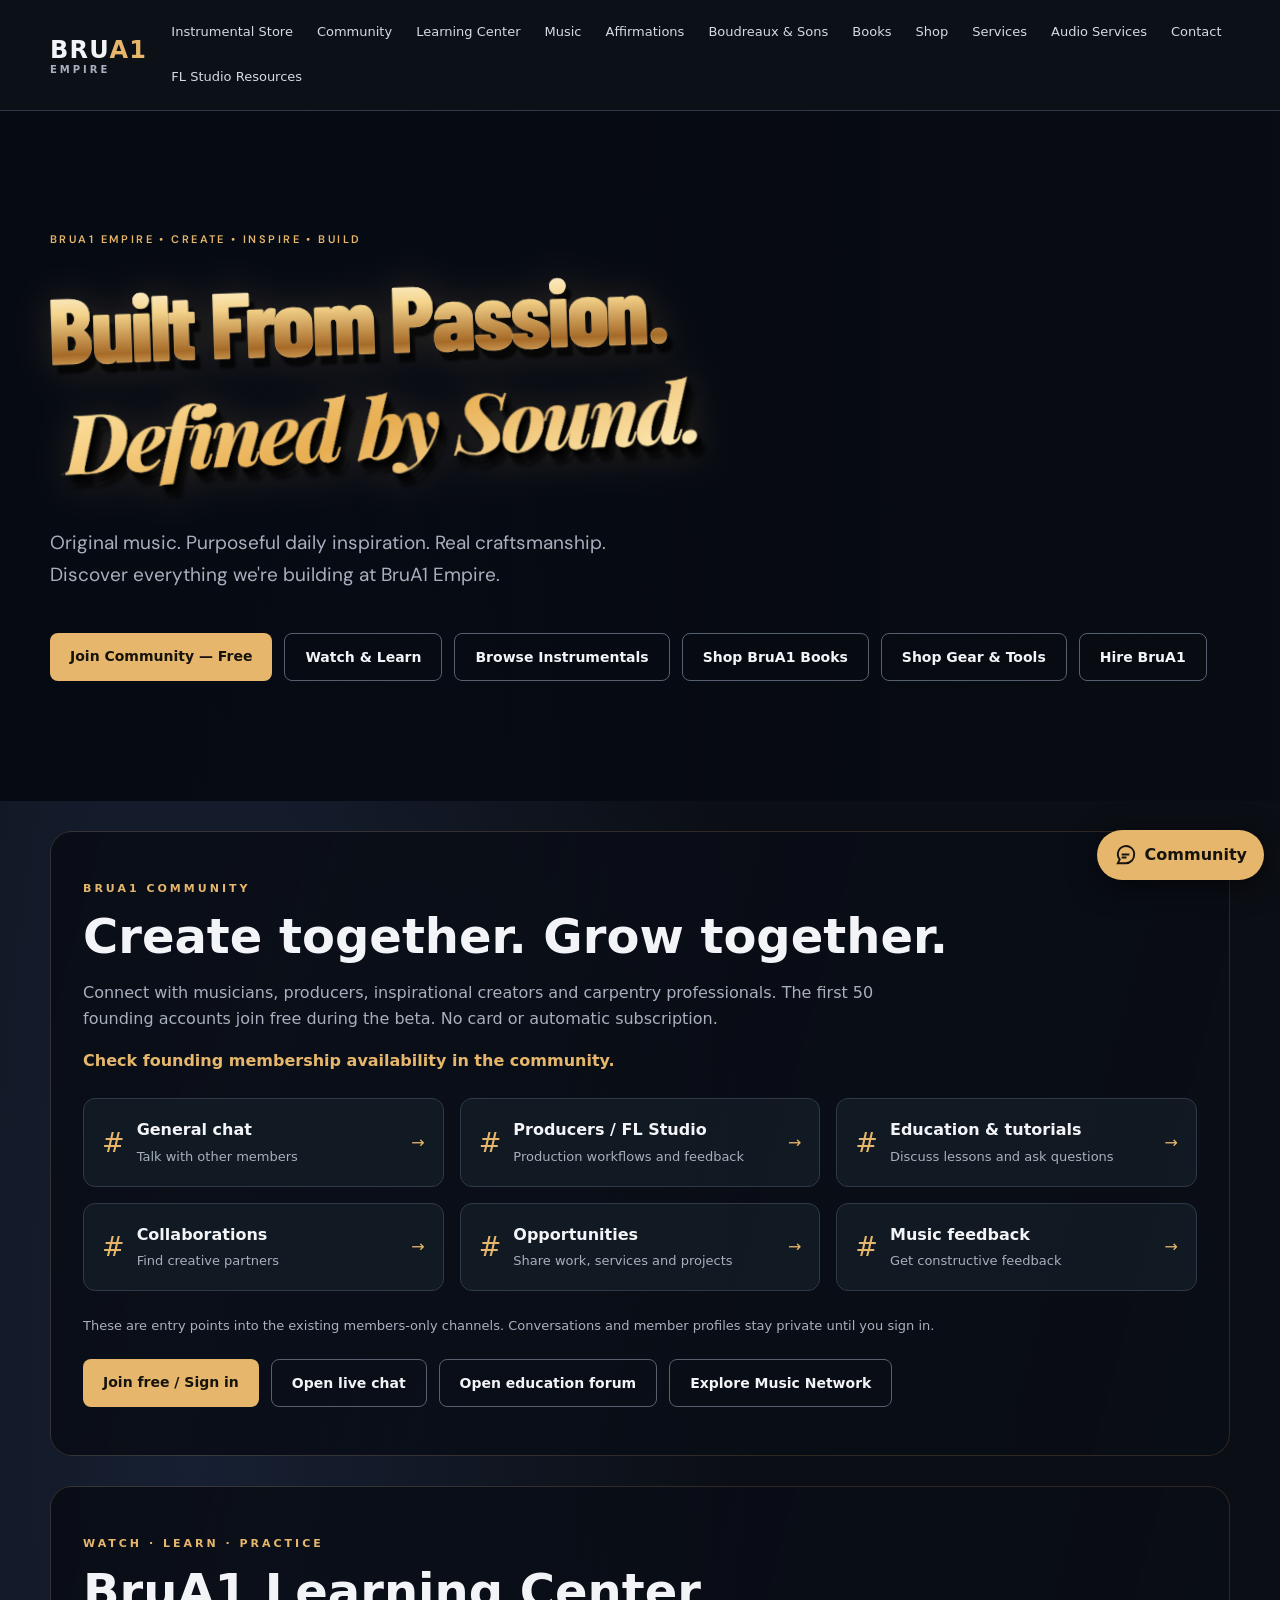
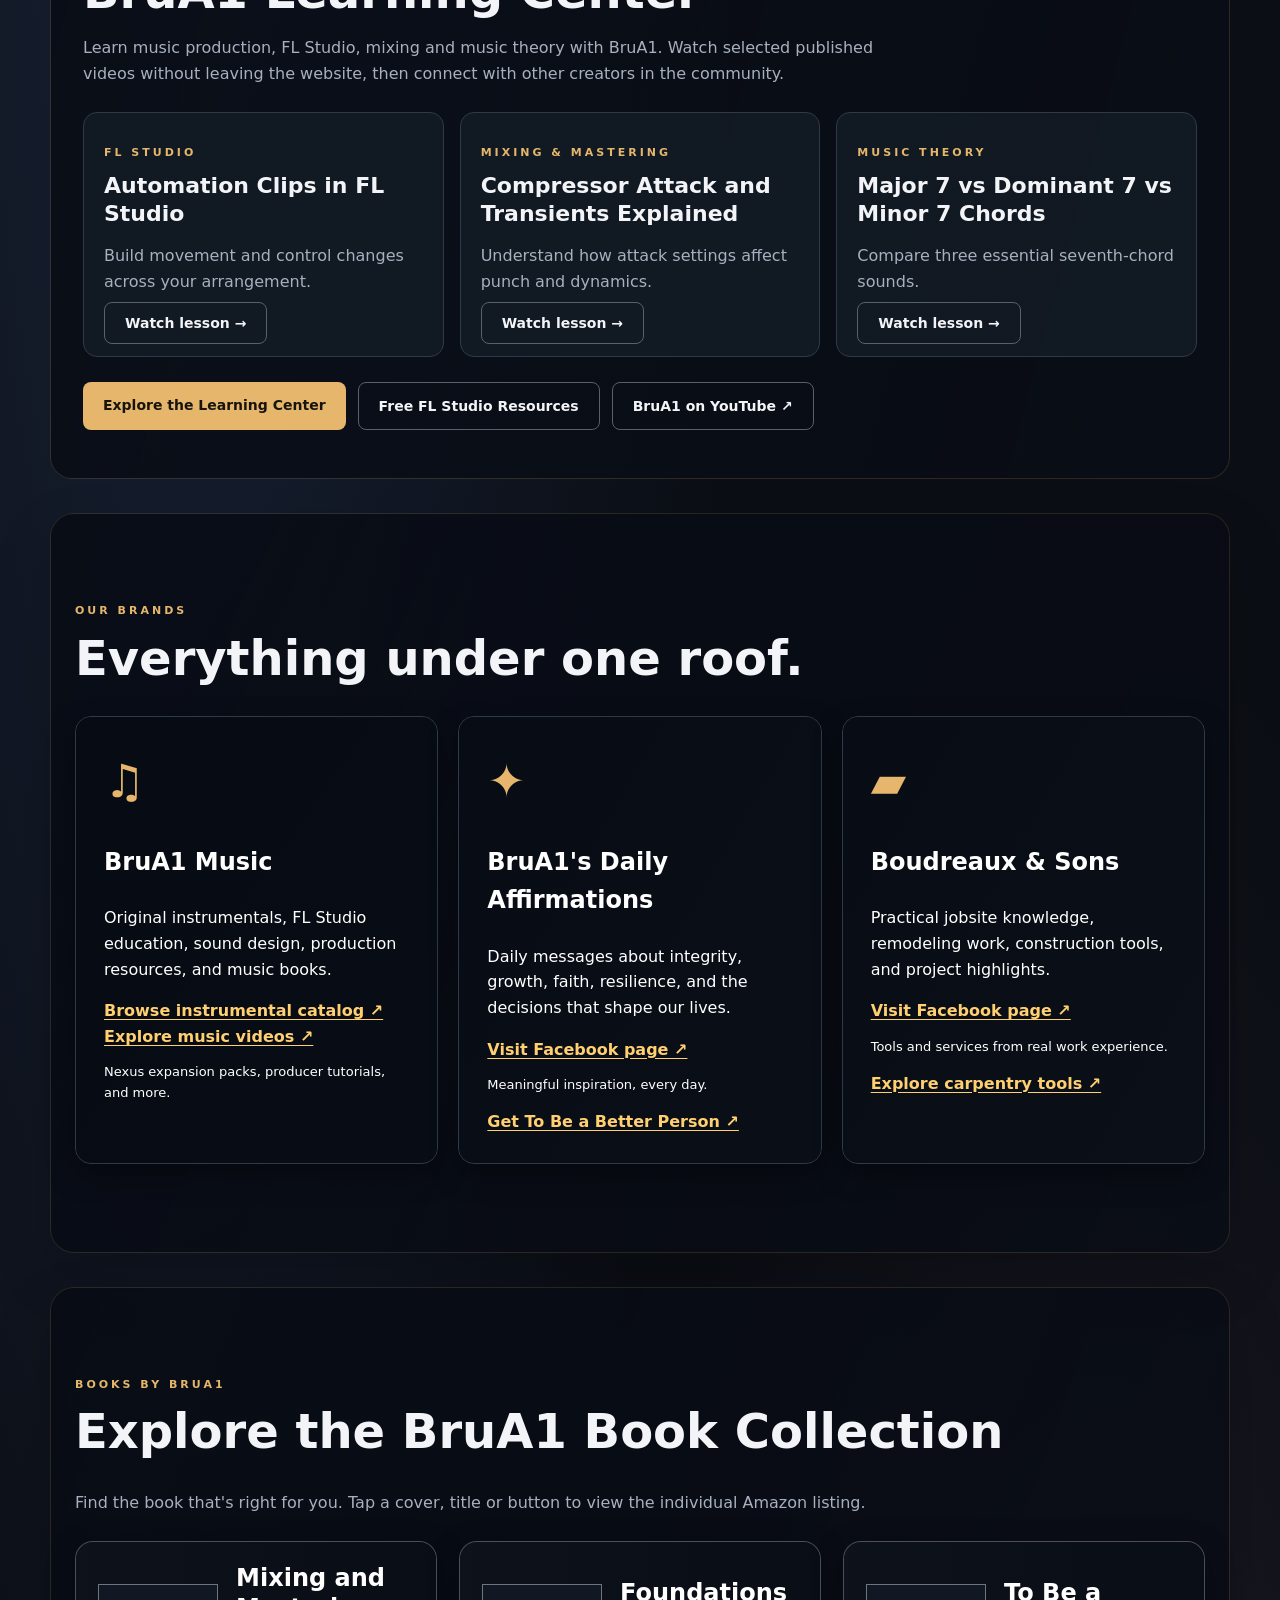
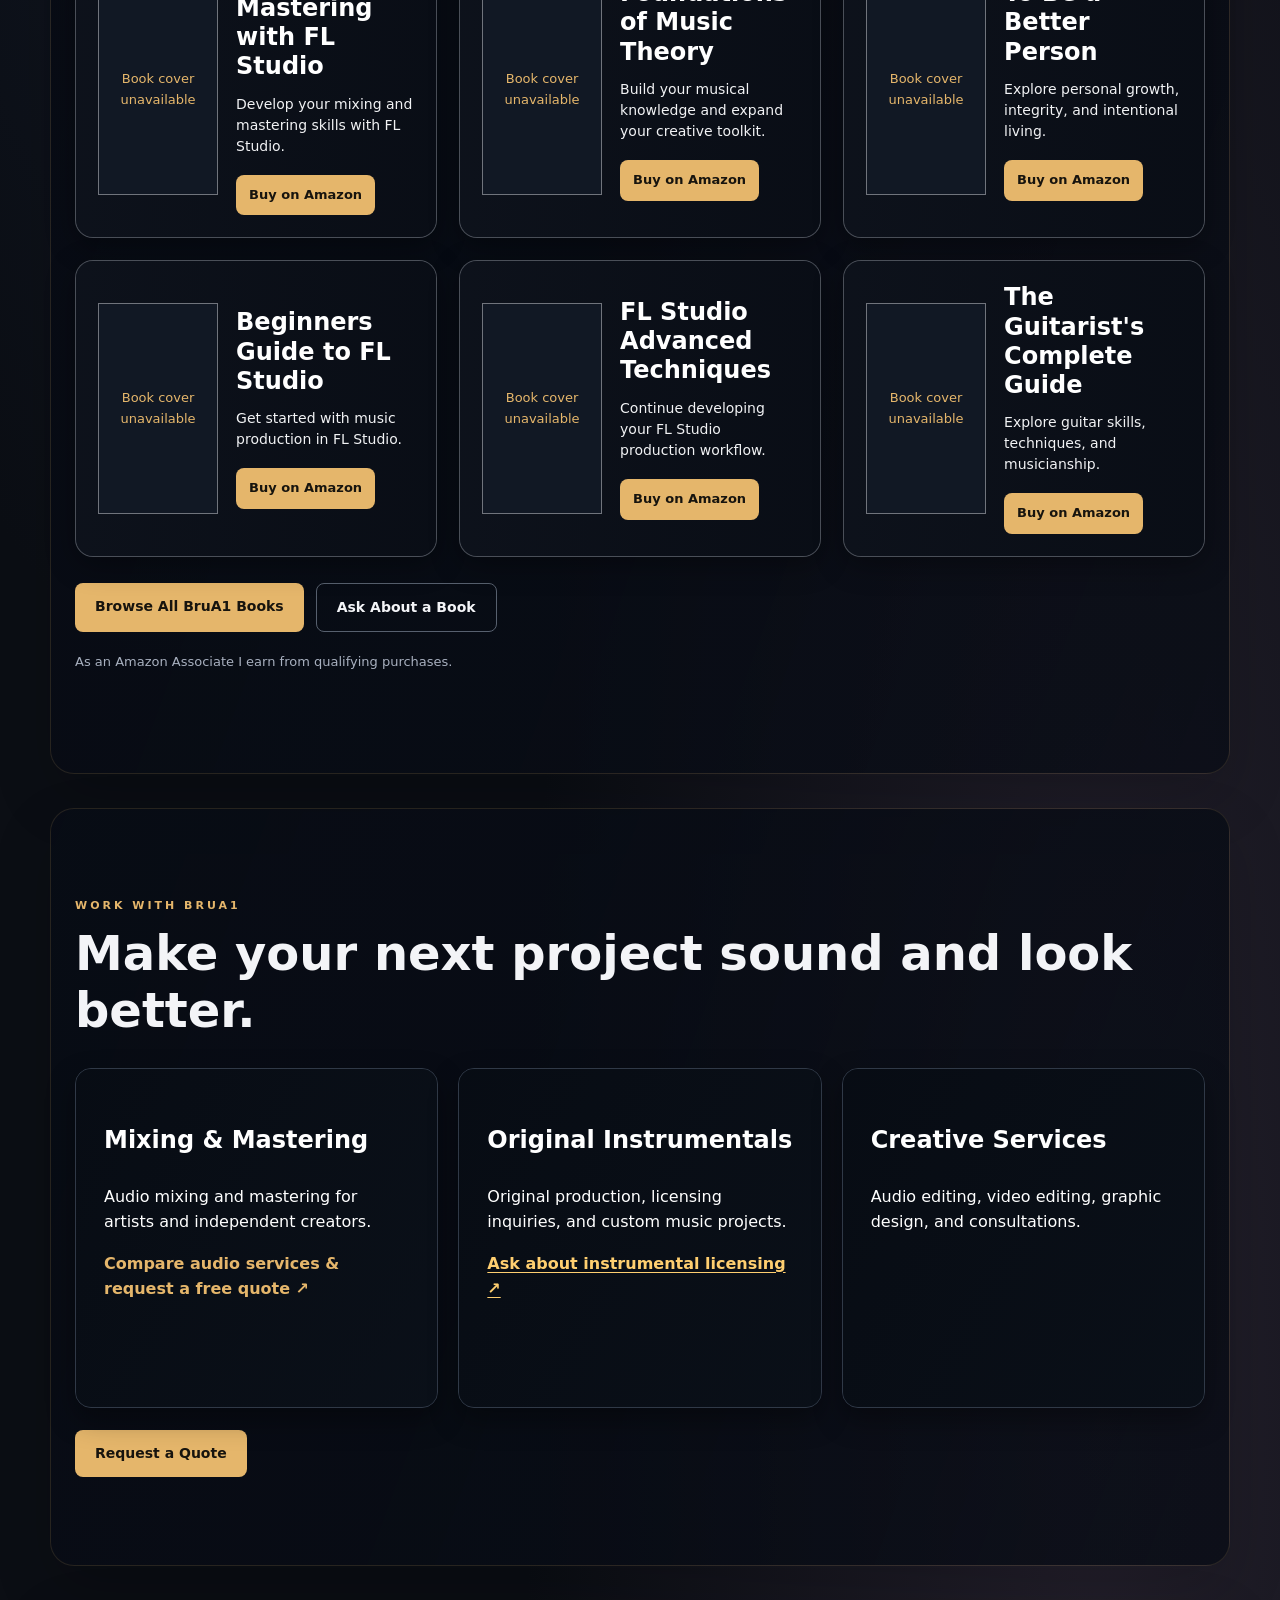
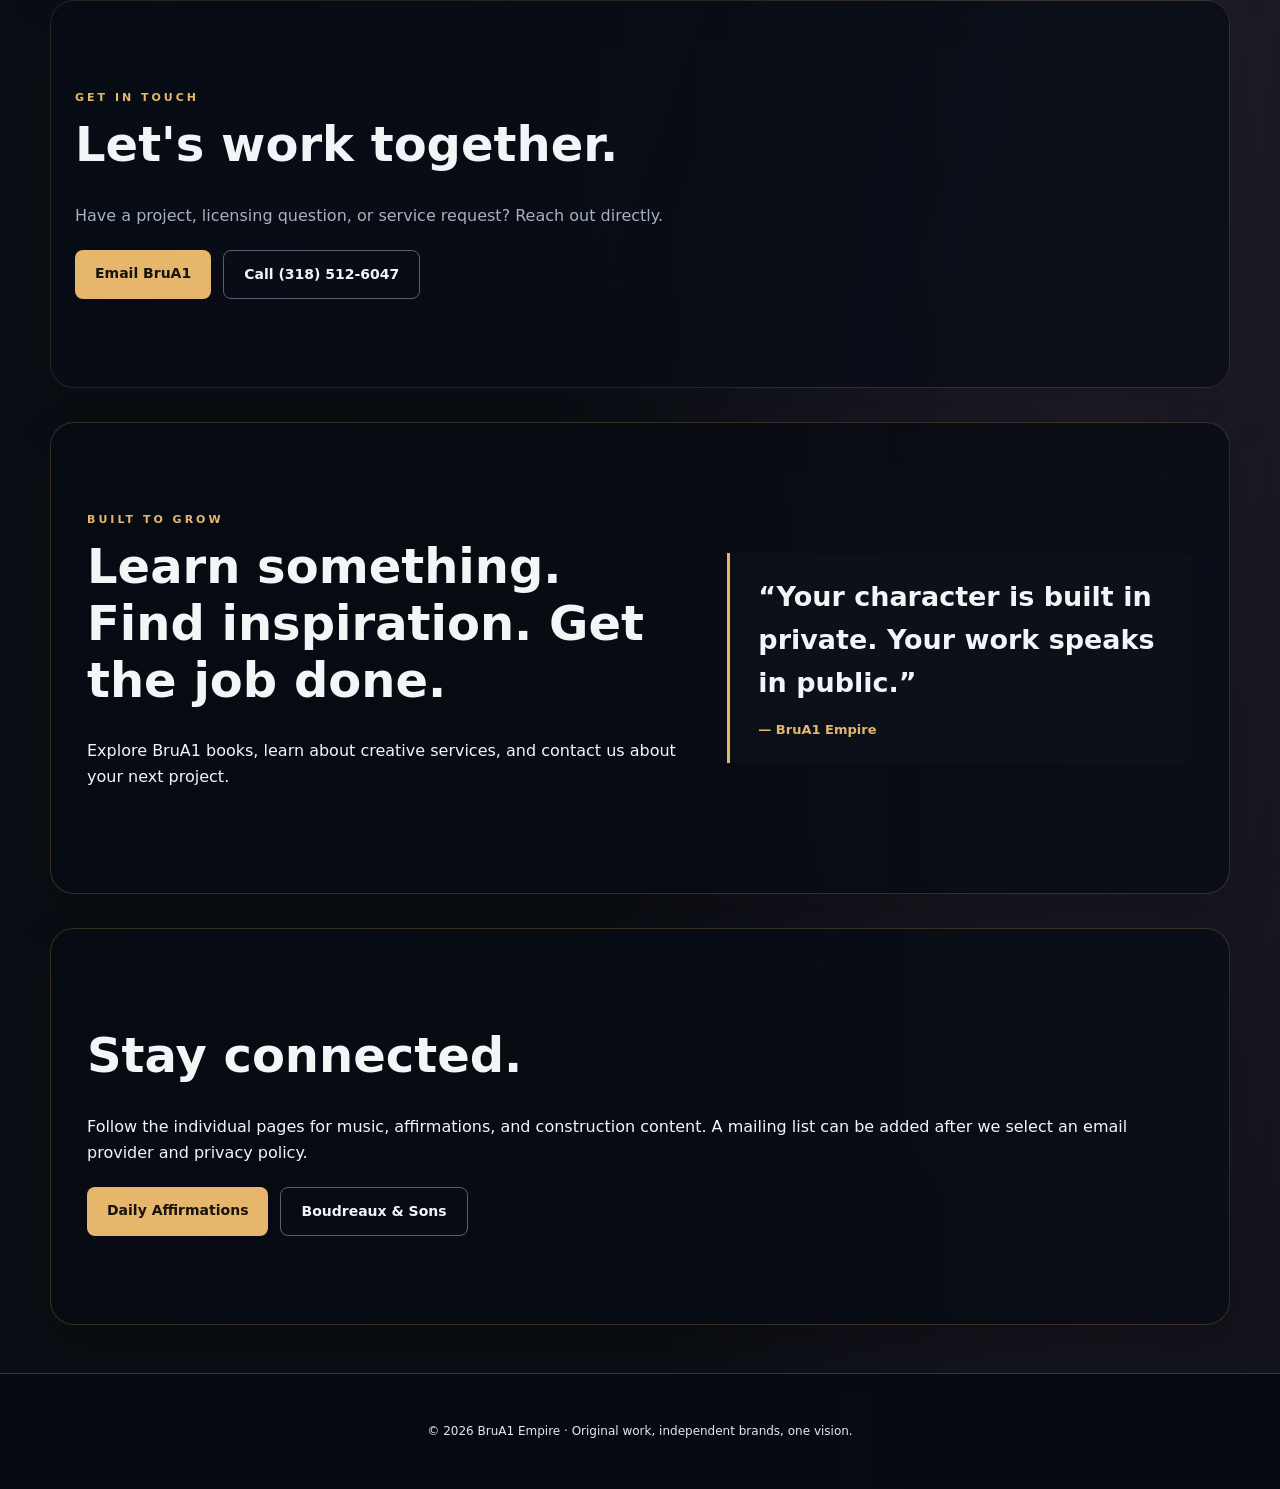
==== commit 94a4f0de: "Connect relevant BruA1 content to shop collections" ====
--- a/index.html
+++ b/index.html
@@ -46,4 +46,4 @@
 <meta name="twitter:image" content="https://brua1.com/assets/brua1-website-banner-2026.jpg">
 <meta name="twitter:image:alt" content="Colorful BruA1.com artwork featuring music production, a Louisiana skyline and craftsmanship">
 </head><body class="home-art"><header class="top"><a class="logo" href="index.html">BRU<span>A1</span> <small>EMPIRE</small></a><nav><a href="instrumentals.html">Instrumental Store</a><a href="#community-hub">Community</a><a href="learning-center.html">Learning Center</a><a href="#music">Music</a><a href="#affirmations">Affirmations</a><a href="#builders">Boudreaux & Sons</a><a href="books.html">Books</a><a href="shop.html">Shop</a><a href="#services">Services</a><a href="services.html">Audio Services</a><a href="#contact">Contact</a><a href="fl-studio-resources.html">FL Studio Resources</a></nav></header><main><section class="hero"><div class="eyebrow">BRUA1 EMPIRE • CREATE • INSPIRE • BUILD</div><h1><span class="hero-first">Built From Passion.</span><br><em>Defined by Sound.</em></h1><p>Original music. Purposeful daily inspiration. Real craftsmanship. Discover everything we're building at BruA1 Empire.</p><div class="actions"><a class="btn" href="music-network.html#member-account">Join Community — Free</a><a class="btn secondary" href="learning-center.html">Watch &amp; Learn</a><a class="btn secondary" href="instrumentals.html">Browse Instrumentals</a><a class="btn secondary" href="books.html">Shop BruA1 Books</a><a class="btn secondary" href="shop.html">Shop Gear &amp; Tools</a><a class="btn secondary" href="#services">Hire BruA1</a></div></section><section id="community-hub" class="section hub-section"><div class="eyebrow">BRUA1 COMMUNITY</div><h2>Create together. Grow together.</h2><p class="intro">Connect with musicians, producers, inspirational creators and carpentry professionals. The first 50 founding accounts join free during the beta. No card or automatic subscription.</p><p id="hub-member-count" class="hub-count" role="status">Check founding membership availability in the community.</p><div class="hub-channel-grid"><a class="hub-channel" href="music-network.html?channel=general#member-account"><span class="hub-hash" aria-hidden="true">#</span><span><strong>General chat</strong><small>Talk with other members</small></span><span aria-hidden="true">→</span></a><a class="hub-channel" href="music-network.html?channel=producers#member-account"><span class="hub-hash" aria-hidden="true">#</span><span><strong>Producers / FL Studio</strong><small>Production workflows and feedback</small></span><span aria-hidden="true">→</span></a><a class="hub-channel" href="music-network.html?channel=education#member-account"><span class="hub-hash" aria-hidden="true">#</span><span><strong>Education &amp; tutorials</strong><small>Discuss lessons and ask questions</small></span><span aria-hidden="true">→</span></a><a class="hub-channel" href="music-network.html?channel=collaborations#member-account"><span class="hub-hash" aria-hidden="true">#</span><span><strong>Collaborations</strong><small>Find creative partners</small></span><span aria-hidden="true">→</span></a><a class="hub-channel" href="music-network.html?channel=opportunities#member-account"><span class="hub-hash" aria-hidden="true">#</span><span><strong>Opportunities</strong><small>Share work, services and projects</small></span><span aria-hidden="true">→</span></a><a class="hub-channel" href="music-network.html?channel=feedback#member-account"><span class="hub-hash" aria-hidden="true">#</span><span><strong>Music feedback</strong><small>Get constructive feedback</small></span><span aria-hidden="true">→</span></a></div><p class="muted">These are entry points into the existing members-only channels. Conversations and member profiles stay private until you sign in.</p><div class="actions"><a class="btn" href="music-network.html#member-account">Join free / Sign in</a><a class="btn secondary" href="music-network.html?channel=general#member-account">Open live chat</a><a class="btn secondary" href="music-network.html?channel=education#member-account">Open education forum</a><a class="btn secondary" href="music-network.html">Explore Music Network</a></div></section>
-<section id="learning-preview" class="section hub-section"><div class="eyebrow">WATCH · LEARN · PRACTICE</div><h2>BruA1 Learning Center</h2><p class="intro">Learn music production, FL Studio, mixing and music theory with BruA1. Watch selected published videos without leaving the website, then connect with other creators in the community.</p><div class="hub-feature-grid"><article class="hub-feature"><p class="eyebrow">FL Studio</p><h3>Automation Clips in FL Studio</h3><p>Build movement and control changes across your arrangement.</p><a class="btn secondary" href="learning-center.html#lesson-qXFrxTHaCLw">Watch lesson →</a></article><article class="hub-feature"><p class="eyebrow">Mixing &amp; mastering</p><h3>Compressor Attack and Transients Explained</h3><p>Understand how attack settings affect punch and dynamics.</p><a class="btn secondary" href="learning-center.html#lesson-lneWd0WQ0nU">Watch lesson →</a></article><article class="hub-feature"><p class="eyebrow">Music theory</p><h3>Major 7 vs Dominant 7 vs Minor 7 Chords</h3><p>Compare three essential seventh-chord sounds.</p><a class="btn secondary" href="learning-center.html#lesson-SNli4HFGF_g">Watch lesson →</a></article></div><div class="actions"><a class="btn" href="learning-center.html">Explore the Learning Center</a><a class="btn secondary" href="fl-studio-resources.html">Free FL Studio Resources</a><a class="btn secondary" href="https://www.youtube.com/@BruA1" target="_blank" rel="noopener noreferrer">BruA1 on YouTube ↗</a></div></section><section id="brands" class="section"><div class="eyebrow">OUR BRANDS</div><h2>Everything under one roof.</h2><div class="cards"><article class="card brua1-music-brand-card" id="music" style="--music-brand-art:url(&quot;https://brua1.com/assets/brua1-messenger-preview-2026.png&quot;)"><div class="symbol">♫</div><h3>BruA1 Music</h3><p>Original instrumentals, FL Studio education, sound design, production resources, and music books.</p><div class="links"><a href="instrumentals.html">Browse instrumental catalog ↗</a></div><div class="links"><a href="https://www.youtube.com/@BruA1" target="_blank" rel="noopener">Explore music videos ↗</a></div><p class="muted">Nexus expansion packs, producer tutorials, and more.</p></article><article class="card affirmations-brand-card" id="affirmations" style="--affirmations-art:url(&quot;https://drive.google.com/thumbnail?id=1j97_FrIyOdmr3PAECvJX6cseo77cNrdS&sz=w1600&quot;)"><div class="symbol">✦</div><h3>BruA1's Daily Affirmations</h3><p>Daily messages about integrity, growth, faith, resilience, and the decisions that shape our lives.</p><div class="links"><a href="https://www.facebook.com/brua1dialyaffirmations" target="_blank" rel="noopener">Visit Facebook page ↗</a></div><p class="muted">Meaningful inspiration, every day.</p><div class="links"><a href="https://link.amazon/B0ckPJZT5" target="_blank" rel="sponsored noopener noreferrer">Get To Be a Better Person ↗</a></div></article><article class="card boudreaux-brand-card" id="builders" style="--boudreaux-art:url(&quot;https://drive.google.com/thumbnail?id=1keKfGM-ojmV7MUK_N_SAn1sQaFJnM_l1&sz=w1600&quot;)"><div class="symbol">▰</div><h3>Boudreaux & Sons</h3><p>Practical jobsite knowledge, remodeling work, construction tools, and project highlights.</p><div class="links"><a href="https://www.facebook.com/boudreauxnsons/" target="_blank" rel="noopener">Visit Facebook page ↗</a></div><p class="muted">Tools and services from real work experience.</p></article></div></section><section id="books" class="section"><div class="eyebrow">BOOKS BY BRUA1</div><h2>Explore the BruA1 Book Collection</h2><p class="intro">Find the book that's right for you. Tap a cover, title or button to view the individual Amazon listing.</p><div class="book-showcase-grid"><article class="book-showcase-card" style="--cover-image:url('https://images-na.ssl-images-amazon.com/images/P/B0DBR1P54Q.01.L.jpg')"><a class="book-showcase-cover" href="https://link.amazon/B0dbVA2uR" target="_blank" rel="sponsored noopener noreferrer" aria-label="Shop Mixing and Mastering with FL Studio on Amazon"><img src="https://images-na.ssl-images-amazon.com/images/P/B0DBR1P54Q.01.L.jpg" alt="Mixing and Mastering with FL Studio book cover" loading="lazy" onerror="this.style.display='none';this.parentElement.classList.add('missing-cover')"></a><div class="book-showcase-info"><h3><a href="https://link.amazon/B0dbVA2uR" target="_blank" rel="sponsored noopener noreferrer">Mixing and Mastering with FL Studio</a></h3><p>Develop your mixing and mastering skills with FL Studio.</p><a class="btn book-showcase-buy" href="https://link.amazon/B0dbVA2uR" target="_blank" rel="sponsored noopener noreferrer">Buy on Amazon</a></div></article><article class="book-showcase-card" style="--cover-image:url('https://drive.google.com/thumbnail?id=189gJFk4-sRUMz2CZmdJ-AzojvEDtb_ih&sz=w1200')"><a class="book-showcase-cover" href="https://link.amazon/B0gmwy1I0" target="_blank" rel="sponsored noopener noreferrer" aria-label="Shop Foundations of Music Theory on Amazon"><img src="https://drive.google.com/thumbnail?id=189gJFk4-sRUMz2CZmdJ-AzojvEDtb_ih&sz=w1200" alt="Foundations of Music Theory book cover" loading="lazy" onerror="this.style.display='none';this.parentElement.classList.add('missing-cover')"></a><div class="book-showcase-info"><h3><a href="https://link.amazon/B0gmwy1I0" target="_blank" rel="sponsored noopener noreferrer">Foundations of Music Theory</a></h3><p>Build your musical knowledge and expand your creative toolkit.</p><a class="btn book-showcase-buy" href="https://link.amazon/B0gmwy1I0" target="_blank" rel="sponsored noopener noreferrer">Buy on Amazon</a></div></article><article class="book-showcase-card" style="--cover-image:url('https://images-na.ssl-images-amazon.com/images/P/B0DFWZWX66.01.L.jpg')"><a class="book-showcase-cover" href="https://link.amazon/B0ckPJZT5" target="_blank" rel="sponsored noopener noreferrer" aria-label="Shop To Be a Better Person on Amazon"><img src="https://images-na.ssl-images-amazon.com/images/P/B0DFWZWX66.01.L.jpg" alt="To Be a Better Person book cover" loading="lazy" onerror="this.style.display='none';this.parentElement.classList.add('missing-cover')"></a><div class="book-showcase-info"><h3><a href="https://link.amazon/B0ckPJZT5" target="_blank" rel="sponsored noopener noreferrer">To Be a Better Person</a></h3><p>Explore personal growth, integrity, and intentional living.</p><a class="btn book-showcase-buy" href="https://link.amazon/B0ckPJZT5" target="_blank" rel="sponsored noopener noreferrer">Buy on Amazon</a></div></article><article class="book-showcase-card" style="--cover-image:url('https://images-na.ssl-images-amazon.com/images/P/B0DBR6S1MN.01.L.jpg')"><a class="book-showcase-cover" href="https://link.amazon/B0fQSfMyb" target="_blank" rel="sponsored noopener noreferrer" aria-label="Shop Beginners Guide to FL Studio on Amazon"><img src="https://images-na.ssl-images-amazon.com/images/P/B0DBR6S1MN.01.L.jpg" alt="Beginners Guide to FL Studio book cover" loading="lazy" onerror="this.style.display='none';this.parentElement.classList.add('missing-cover')"></a><div class="book-showcase-info"><h3><a href="https://link.amazon/B0fQSfMyb" target="_blank" rel="sponsored noopener noreferrer">Beginners Guide to FL Studio</a></h3><p>Get started with music production in FL Studio.</p><a class="btn book-showcase-buy" href="https://link.amazon/B0fQSfMyb" target="_blank" rel="sponsored noopener noreferrer">Buy on Amazon</a></div></article><article class="book-showcase-card" style="--cover-image:url('https://images-na.ssl-images-amazon.com/images/P/B0D6X38KS8.01.L.jpg')"><a class="book-showcase-cover" href="https://link.amazon/B0gxIhF5H" target="_blank" rel="sponsored noopener noreferrer" aria-label="Shop FL Studio Advanced Techniques on Amazon"><img src="https://images-na.ssl-images-amazon.com/images/P/B0D6X38KS8.01.L.jpg" alt="FL Studio Advanced Techniques book cover" loading="lazy" onerror="this.style.display='none';this.parentElement.classList.add('missing-cover')"></a><div class="book-showcase-info"><h3><a href="https://link.amazon/B0gxIhF5H" target="_blank" rel="sponsored noopener noreferrer">FL Studio Advanced Techniques</a></h3><p>Continue developing your FL Studio production workflow.</p><a class="btn book-showcase-buy" href="https://link.amazon/B0gxIhF5H" target="_blank" rel="sponsored noopener noreferrer">Buy on Amazon</a></div></article><article class="book-showcase-card" style="--cover-image:url('https://images-na.ssl-images-amazon.com/images/P/B0DCHCTPRF.01.L.jpg')"><a class="book-showcase-cover" href="https://link.amazon/B04CY1TQb" target="_blank" rel="sponsored noopener noreferrer" aria-label="Shop The Guitarist's Complete Guide on Amazon"><img src="https://images-na.ssl-images-amazon.com/images/P/B0DCHCTPRF.01.L.jpg" alt="The Guitarist's Complete Guide book cover" loading="lazy" onerror="this.style.display='none';this.parentElement.classList.add('missing-cover')"></a><div class="book-showcase-info"><h3><a href="https://link.amazon/B04CY1TQb" target="_blank" rel="sponsored noopener noreferrer">The Guitarist's Complete Guide</a></h3><p>Explore guitar skills, techniques, and musicianship.</p><a class="btn book-showcase-buy" href="https://link.amazon/B04CY1TQb" target="_blank" rel="sponsored noopener noreferrer">Buy on Amazon</a></div></article></div><div class="actions"><a class="btn" href="books.html">Browse All BruA1 Books</a><a class="btn secondary" href="mailto:brua1@brua1.com?subject=BruA1%20Book%20Question">Ask About a Book</a></div><p class="muted book-affiliate-note">As an Amazon Associate I earn from qualifying purchases.</p></section><section id="services" class="section"><div class="eyebrow">WORK WITH BRUA1</div><h2>Make your next project sound and look better.</h2><div class="cards"><article class="card mixing-service-card" style="--mixing-art:url(&quot;https://drive.google.com/thumbnail?id=1arTUyaTbtogvchmV63BevEuPaB9FPMXt&sz=w1600&quot;)"><h3>Mixing &amp; Mastering</h3><p>Audio mixing and mastering for artists and independent creators.</p><div class="links"><a href="services.html">Compare audio services &amp; request a free quote ↗</a></div></article><article class="card instrumentals-service-card" style="--instrumentals-art:url(&quot;https://drive.google.com/thumbnail?id=1k-0HDPBT8oYM79VHfF9h4_giLLuIwSMV&sz=w1600&quot;)"><h3>Original Instrumentals</h3><p>Original production, licensing inquiries, and custom music projects.</p><div class="links"><a href="mailto:brua1@brua1.com?subject=Instrumental%20Licensing%20Inquiry">Ask about instrumental licensing ↗</a></div></article><article class="card creative-service-card" style="--creative-art:url(&quot;https://drive.google.com/thumbnail?id=1NO43t-p6GwBFLpu292cllXKPfUVcP9_4&sz=w1600&quot;)"><h3>Creative Services</h3><p>Audio editing, video editing, graphic design, and consultations.</p></article></div><div class="actions"><a class="btn" href="mailto:brua1@brua1.com?subject=BruA1%20Service%20Inquiry">Request a Quote</a></div></section><section id="contact" class="section"><div class="eyebrow">GET IN TOUCH</div><h2>Let's work together.</h2><p class="intro">Have a project, licensing question, or service request? Reach out directly.</p><div class="actions"><a class="btn" href="mailto:brua1@brua1.com">Email BruA1</a><a class="btn secondary" href="tel:+13185126047">Call (318) 512-6047</a></div></section><section class="section feature"><div><div class="eyebrow">BUILT TO GROW</div><h2>Learn something. Find inspiration. Get the job done.</h2><p>Explore BruA1 books, learn about creative services, and contact us about your next project.</p></div><div class="quote">“Your character is built in private. Your work speaks in public.”<small>— BruA1 Empire</small></div></section><section class="section newsletter"><h2>Stay connected.</h2><p>Follow the individual pages for music, affirmations, and construction content. A mailing list can be added after we select an email provider and privacy policy.</p><div class="actions"><a class="btn" href="https://www.facebook.com/brua1dialyaffirmations">Daily Affirmations</a><a class="btn secondary" href="https://www.facebook.com/boudreauxnsons/">Boudreaux & Sons</a></div></section></main><footer>© <span id="year"></span> BruA1 Empire · Original work, independent brands, one vision. </footer><script src="script.js"></script><a class="community-fab" href="music-network.html?channel=general#member-account" aria-label="Open BruA1 member chat"><svg aria-hidden="true" viewBox="0 0 24 24" width="23" height="23" fill="none" stroke="currentColor" stroke-width="2"><path d="M21 11.5a8.5 8.5 0 0 1-8.5 8.5H4l2-4a8.5 8.5 0 1 1 15-4.5Z"/><path d="M8 11h8M8 14h5"/></svg><span>Community</span></a></body></html>
+<section id="learning-preview" class="section hub-section"><div class="eyebrow">WATCH · LEARN · PRACTICE</div><h2>BruA1 Learning Center</h2><p class="intro">Learn music production, FL Studio, mixing and music theory with BruA1. Watch selected published videos without leaving the website, then connect with other creators in the community.</p><div class="hub-feature-grid"><article class="hub-feature"><p class="eyebrow">FL Studio</p><h3>Automation Clips in FL Studio</h3><p>Build movement and control changes across your arrangement.</p><a class="btn secondary" href="learning-center.html#lesson-qXFrxTHaCLw">Watch lesson →</a></article><article class="hub-feature"><p class="eyebrow">Mixing &amp; mastering</p><h3>Compressor Attack and Transients Explained</h3><p>Understand how attack settings affect punch and dynamics.</p><a class="btn secondary" href="learning-center.html#lesson-lneWd0WQ0nU">Watch lesson →</a></article><article class="hub-feature"><p class="eyebrow">Music theory</p><h3>Major 7 vs Dominant 7 vs Minor 7 Chords</h3><p>Compare three essential seventh-chord sounds.</p><a class="btn secondary" href="learning-center.html#lesson-SNli4HFGF_g">Watch lesson →</a></article></div><div class="actions"><a class="btn" href="learning-center.html">Explore the Learning Center</a><a class="btn secondary" href="fl-studio-resources.html">Free FL Studio Resources</a><a class="btn secondary" href="https://www.youtube.com/@BruA1" target="_blank" rel="noopener noreferrer">BruA1 on YouTube ↗</a></div></section><section id="brands" class="section"><div class="eyebrow">OUR BRANDS</div><h2>Everything under one roof.</h2><div class="cards"><article class="card brua1-music-brand-card" id="music" style="--music-brand-art:url(&quot;https://brua1.com/assets/brua1-messenger-preview-2026.png&quot;)"><div class="symbol">♫</div><h3>BruA1 Music</h3><p>Original instrumentals, FL Studio education, sound design, production resources, and music books.</p><div class="links"><a href="instrumentals.html">Browse instrumental catalog ↗</a></div><div class="links"><a href="https://www.youtube.com/@BruA1" target="_blank" rel="noopener">Explore music videos ↗</a></div><p class="muted">Nexus expansion packs, producer tutorials, and more.</p></article><article class="card affirmations-brand-card" id="affirmations" style="--affirmations-art:url(&quot;https://drive.google.com/thumbnail?id=1j97_FrIyOdmr3PAECvJX6cseo77cNrdS&sz=w1600&quot;)"><div class="symbol">✦</div><h3>BruA1's Daily Affirmations</h3><p>Daily messages about integrity, growth, faith, resilience, and the decisions that shape our lives.</p><div class="links"><a href="https://www.facebook.com/brua1dialyaffirmations" target="_blank" rel="noopener">Visit Facebook page ↗</a></div><p class="muted">Meaningful inspiration, every day.</p><div class="links"><a href="https://link.amazon/B0ckPJZT5" target="_blank" rel="sponsored noopener noreferrer">Get To Be a Better Person ↗</a></div></article><article class="card boudreaux-brand-card" id="builders" style="--boudreaux-art:url(&quot;https://drive.google.com/thumbnail?id=1keKfGM-ojmV7MUK_N_SAn1sQaFJnM_l1&sz=w1600&quot;)"><div class="symbol">▰</div><h3>Boudreaux & Sons</h3><p>Practical jobsite knowledge, remodeling work, construction tools, and project highlights.</p><div class="links"><a href="https://www.facebook.com/boudreauxnsons/" target="_blank" rel="noopener">Visit Facebook page ↗</a></div><p class="muted">Tools and services from real work experience.</p><div class="links"><a href="shop.html#carpentry">Explore carpentry tools ↗</a></div></article></div></section><section id="books" class="section"><div class="eyebrow">BOOKS BY BRUA1</div><h2>Explore the BruA1 Book Collection</h2><p class="intro">Find the book that's right for you. Tap a cover, title or button to view the individual Amazon listing.</p><div class="book-showcase-grid"><article class="book-showcase-card" style="--cover-image:url('https://images-na.ssl-images-amazon.com/images/P/B0DBR1P54Q.01.L.jpg')"><a class="book-showcase-cover" href="https://link.amazon/B0dbVA2uR" target="_blank" rel="sponsored noopener noreferrer" aria-label="Shop Mixing and Mastering with FL Studio on Amazon"><img src="https://images-na.ssl-images-amazon.com/images/P/B0DBR1P54Q.01.L.jpg" alt="Mixing and Mastering with FL Studio book cover" loading="lazy" onerror="this.style.display='none';this.parentElement.classList.add('missing-cover')"></a><div class="book-showcase-info"><h3><a href="https://link.amazon/B0dbVA2uR" target="_blank" rel="sponsored noopener noreferrer">Mixing and Mastering with FL Studio</a></h3><p>Develop your mixing and mastering skills with FL Studio.</p><a class="btn book-showcase-buy" href="https://link.amazon/B0dbVA2uR" target="_blank" rel="sponsored noopener noreferrer">Buy on Amazon</a></div></article><article class="book-showcase-card" style="--cover-image:url('https://drive.google.com/thumbnail?id=189gJFk4-sRUMz2CZmdJ-AzojvEDtb_ih&sz=w1200')"><a class="book-showcase-cover" href="https://link.amazon/B0gmwy1I0" target="_blank" rel="sponsored noopener noreferrer" aria-label="Shop Foundations of Music Theory on Amazon"><img src="https://drive.google.com/thumbnail?id=189gJFk4-sRUMz2CZmdJ-AzojvEDtb_ih&sz=w1200" alt="Foundations of Music Theory book cover" loading="lazy" onerror="this.style.display='none';this.parentElement.classList.add('missing-cover')"></a><div class="book-showcase-info"><h3><a href="https://link.amazon/B0gmwy1I0" target="_blank" rel="sponsored noopener noreferrer">Foundations of Music Theory</a></h3><p>Build your musical knowledge and expand your creative toolkit.</p><a class="btn book-showcase-buy" href="https://link.amazon/B0gmwy1I0" target="_blank" rel="sponsored noopener noreferrer">Buy on Amazon</a></div></article><article class="book-showcase-card" style="--cover-image:url('https://images-na.ssl-images-amazon.com/images/P/B0DFWZWX66.01.L.jpg')"><a class="book-showcase-cover" href="https://link.amazon/B0ckPJZT5" target="_blank" rel="sponsored noopener noreferrer" aria-label="Shop To Be a Better Person on Amazon"><img src="https://images-na.ssl-images-amazon.com/images/P/B0DFWZWX66.01.L.jpg" alt="To Be a Better Person book cover" loading="lazy" onerror="this.style.display='none';this.parentElement.classList.add('missing-cover')"></a><div class="book-showcase-info"><h3><a href="https://link.amazon/B0ckPJZT5" target="_blank" rel="sponsored noopener noreferrer">To Be a Better Person</a></h3><p>Explore personal growth, integrity, and intentional living.</p><a class="btn book-showcase-buy" href="https://link.amazon/B0ckPJZT5" target="_blank" rel="sponsored noopener noreferrer">Buy on Amazon</a></div></article><article class="book-showcase-card" style="--cover-image:url('https://images-na.ssl-images-amazon.com/images/P/B0DBR6S1MN.01.L.jpg')"><a class="book-showcase-cover" href="https://link.amazon/B0fQSfMyb" target="_blank" rel="sponsored noopener noreferrer" aria-label="Shop Beginners Guide to FL Studio on Amazon"><img src="https://images-na.ssl-images-amazon.com/images/P/B0DBR6S1MN.01.L.jpg" alt="Beginners Guide to FL Studio book cover" loading="lazy" onerror="this.style.display='none';this.parentElement.classList.add('missing-cover')"></a><div class="book-showcase-info"><h3><a href="https://link.amazon/B0fQSfMyb" target="_blank" rel="sponsored noopener noreferrer">Beginners Guide to FL Studio</a></h3><p>Get started with music production in FL Studio.</p><a class="btn book-showcase-buy" href="https://link.amazon/B0fQSfMyb" target="_blank" rel="sponsored noopener noreferrer">Buy on Amazon</a></div></article><article class="book-showcase-card" style="--cover-image:url('https://images-na.ssl-images-amazon.com/images/P/B0D6X38KS8.01.L.jpg')"><a class="book-showcase-cover" href="https://link.amazon/B0gxIhF5H" target="_blank" rel="sponsored noopener noreferrer" aria-label="Shop FL Studio Advanced Techniques on Amazon"><img src="https://images-na.ssl-images-amazon.com/images/P/B0D6X38KS8.01.L.jpg" alt="FL Studio Advanced Techniques book cover" loading="lazy" onerror="this.style.display='none';this.parentElement.classList.add('missing-cover')"></a><div class="book-showcase-info"><h3><a href="https://link.amazon/B0gxIhF5H" target="_blank" rel="sponsored noopener noreferrer">FL Studio Advanced Techniques</a></h3><p>Continue developing your FL Studio production workflow.</p><a class="btn book-showcase-buy" href="https://link.amazon/B0gxIhF5H" target="_blank" rel="sponsored noopener noreferrer">Buy on Amazon</a></div></article><article class="book-showcase-card" style="--cover-image:url('https://images-na.ssl-images-amazon.com/images/P/B0DCHCTPRF.01.L.jpg')"><a class="book-showcase-cover" href="https://link.amazon/B04CY1TQb" target="_blank" rel="sponsored noopener noreferrer" aria-label="Shop The Guitarist's Complete Guide on Amazon"><img src="https://images-na.ssl-images-amazon.com/images/P/B0DCHCTPRF.01.L.jpg" alt="The Guitarist's Complete Guide book cover" loading="lazy" onerror="this.style.display='none';this.parentElement.classList.add('missing-cover')"></a><div class="book-showcase-info"><h3><a href="https://link.amazon/B04CY1TQb" target="_blank" rel="sponsored noopener noreferrer">The Guitarist's Complete Guide</a></h3><p>Explore guitar skills, techniques, and musicianship.</p><a class="btn book-showcase-buy" href="https://link.amazon/B04CY1TQb" target="_blank" rel="sponsored noopener noreferrer">Buy on Amazon</a></div></article></div><div class="actions"><a class="btn" href="books.html">Browse All BruA1 Books</a><a class="btn secondary" href="mailto:brua1@brua1.com?subject=BruA1%20Book%20Question">Ask About a Book</a></div><p class="muted book-affiliate-note">As an Amazon Associate I earn from qualifying purchases.</p></section><section id="services" class="section"><div class="eyebrow">WORK WITH BRUA1</div><h2>Make your next project sound and look better.</h2><div class="cards"><article class="card mixing-service-card" style="--mixing-art:url(&quot;https://drive.google.com/thumbnail?id=1arTUyaTbtogvchmV63BevEuPaB9FPMXt&sz=w1600&quot;)"><h3>Mixing &amp; Mastering</h3><p>Audio mixing and mastering for artists and independent creators.</p><div class="links"><a href="services.html">Compare audio services &amp; request a free quote ↗</a></div></article><article class="card instrumentals-service-card" style="--instrumentals-art:url(&quot;https://drive.google.com/thumbnail?id=1k-0HDPBT8oYM79VHfF9h4_giLLuIwSMV&sz=w1600&quot;)"><h3>Original Instrumentals</h3><p>Original production, licensing inquiries, and custom music projects.</p><div class="links"><a href="mailto:brua1@brua1.com?subject=Instrumental%20Licensing%20Inquiry">Ask about instrumental licensing ↗</a></div></article><article class="card creative-service-card" style="--creative-art:url(&quot;https://drive.google.com/thumbnail?id=1NO43t-p6GwBFLpu292cllXKPfUVcP9_4&sz=w1600&quot;)"><h3>Creative Services</h3><p>Audio editing, video editing, graphic design, and consultations.</p></article></div><div class="actions"><a class="btn" href="mailto:brua1@brua1.com?subject=BruA1%20Service%20Inquiry">Request a Quote</a></div></section><section id="contact" class="section"><div class="eyebrow">GET IN TOUCH</div><h2>Let's work together.</h2><p class="intro">Have a project, licensing question, or service request? Reach out directly.</p><div class="actions"><a class="btn" href="mailto:brua1@brua1.com">Email BruA1</a><a class="btn secondary" href="tel:+13185126047">Call (318) 512-6047</a></div></section><section class="section feature"><div><div class="eyebrow">BUILT TO GROW</div><h2>Learn something. Find inspiration. Get the job done.</h2><p>Explore BruA1 books, learn about creative services, and contact us about your next project.</p></div><div class="quote">“Your character is built in private. Your work speaks in public.”<small>— BruA1 Empire</small></div></section><section class="section newsletter"><h2>Stay connected.</h2><p>Follow the individual pages for music, affirmations, and construction content. A mailing list can be added after we select an email provider and privacy policy.</p><div class="actions"><a class="btn" href="https://www.facebook.com/brua1dialyaffirmations">Daily Affirmations</a><a class="btn secondary" href="https://www.facebook.com/boudreauxnsons/">Boudreaux & Sons</a></div></section></main><footer>© <span id="year"></span> BruA1 Empire · Original work, independent brands, one vision. </footer><script src="script.js"></script><a class="community-fab" href="music-network.html?channel=general#member-account" aria-label="Open BruA1 member chat"><svg aria-hidden="true" viewBox="0 0 24 24" width="23" height="23" fill="none" stroke="currentColor" stroke-width="2"><path d="M21 11.5a8.5 8.5 0 0 1-8.5 8.5H4l2-4a8.5 8.5 0 1 1 15-4.5Z"/><path d="M8 11h8M8 14h5"/></svg><span>Community</span></a></body></html>
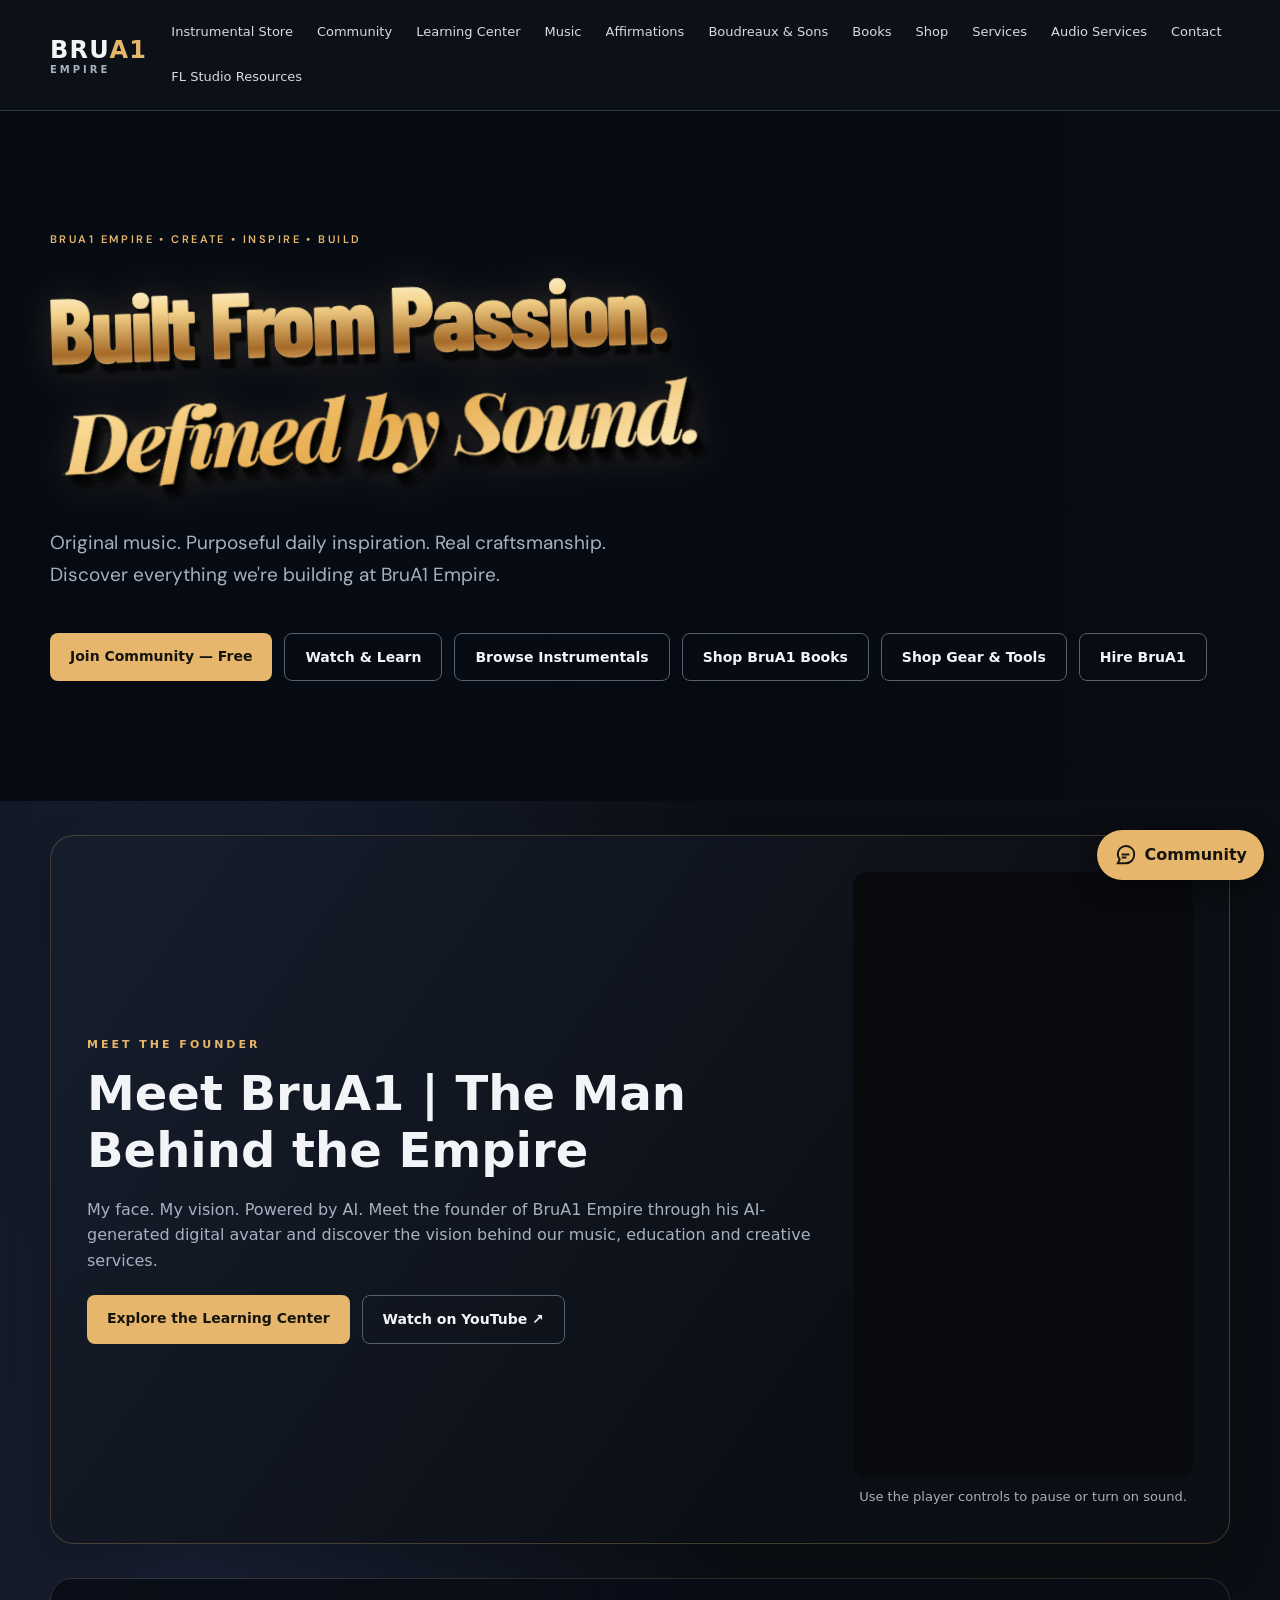
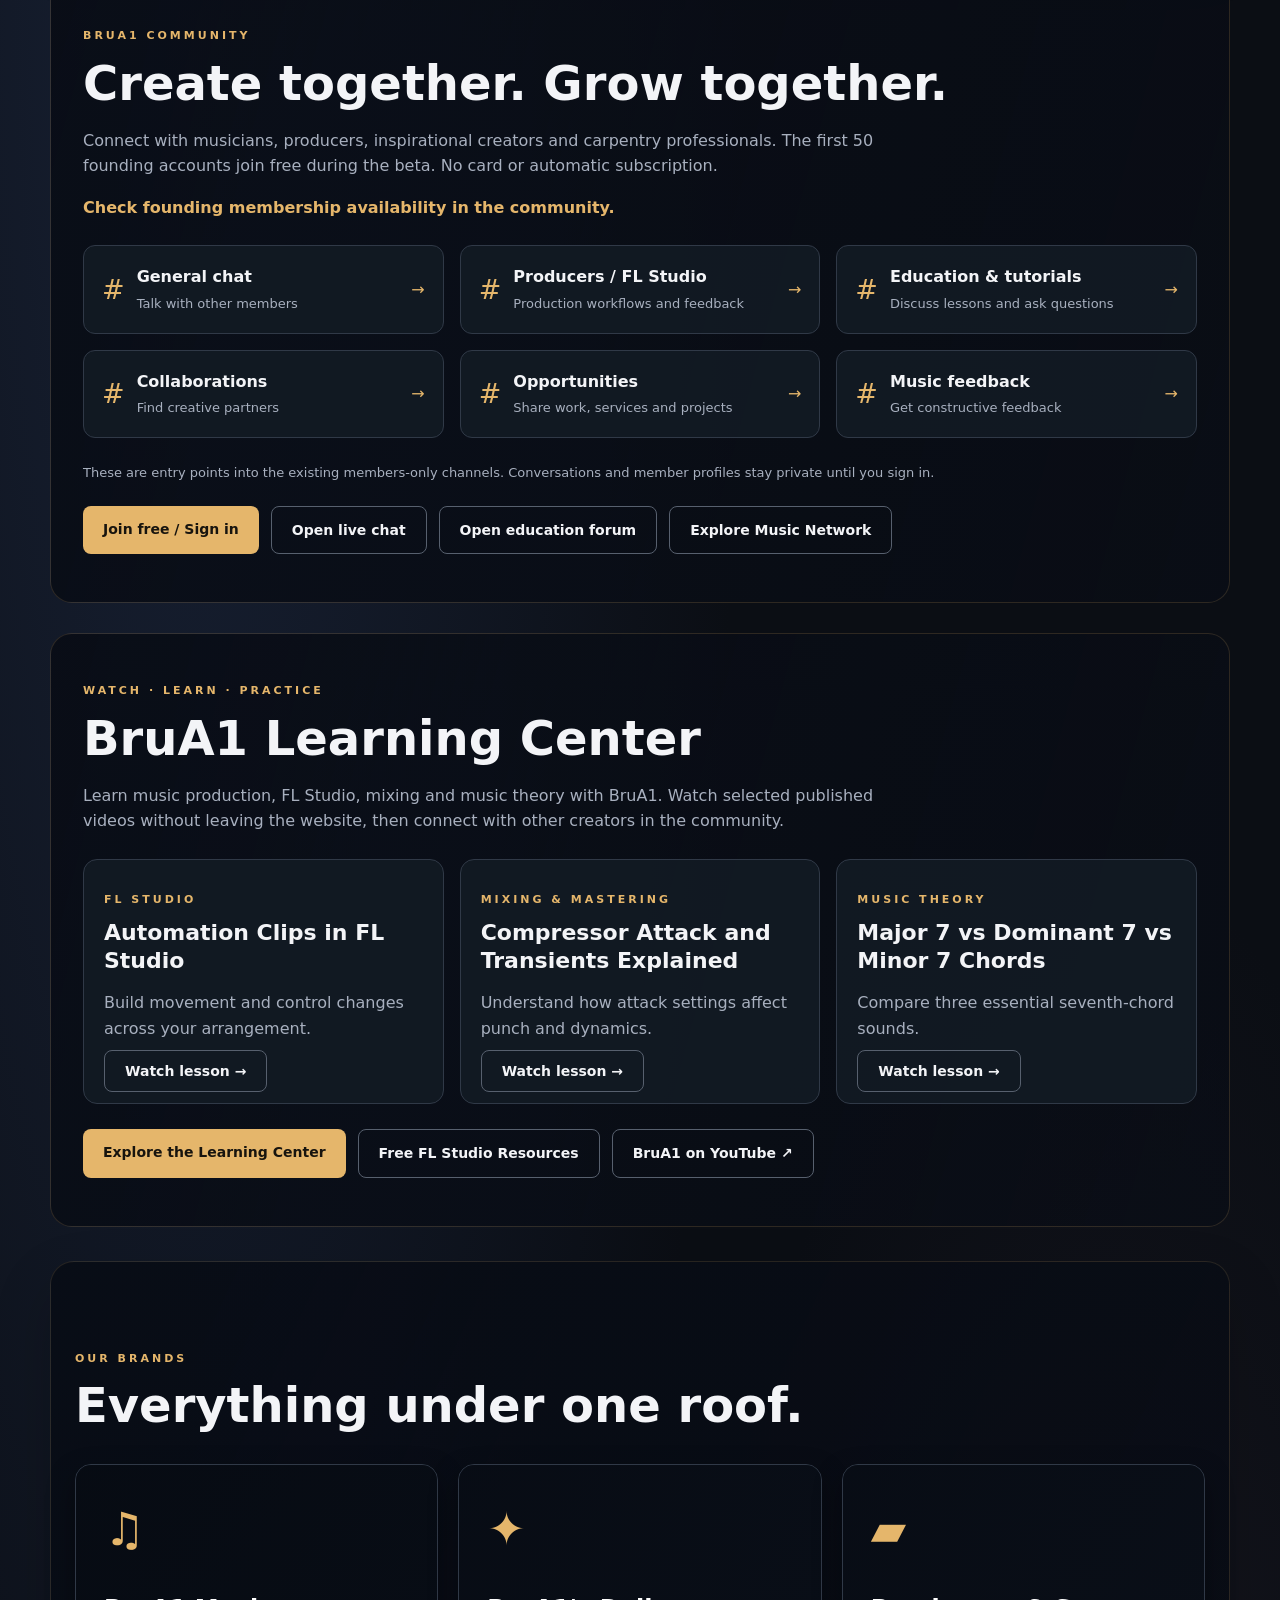
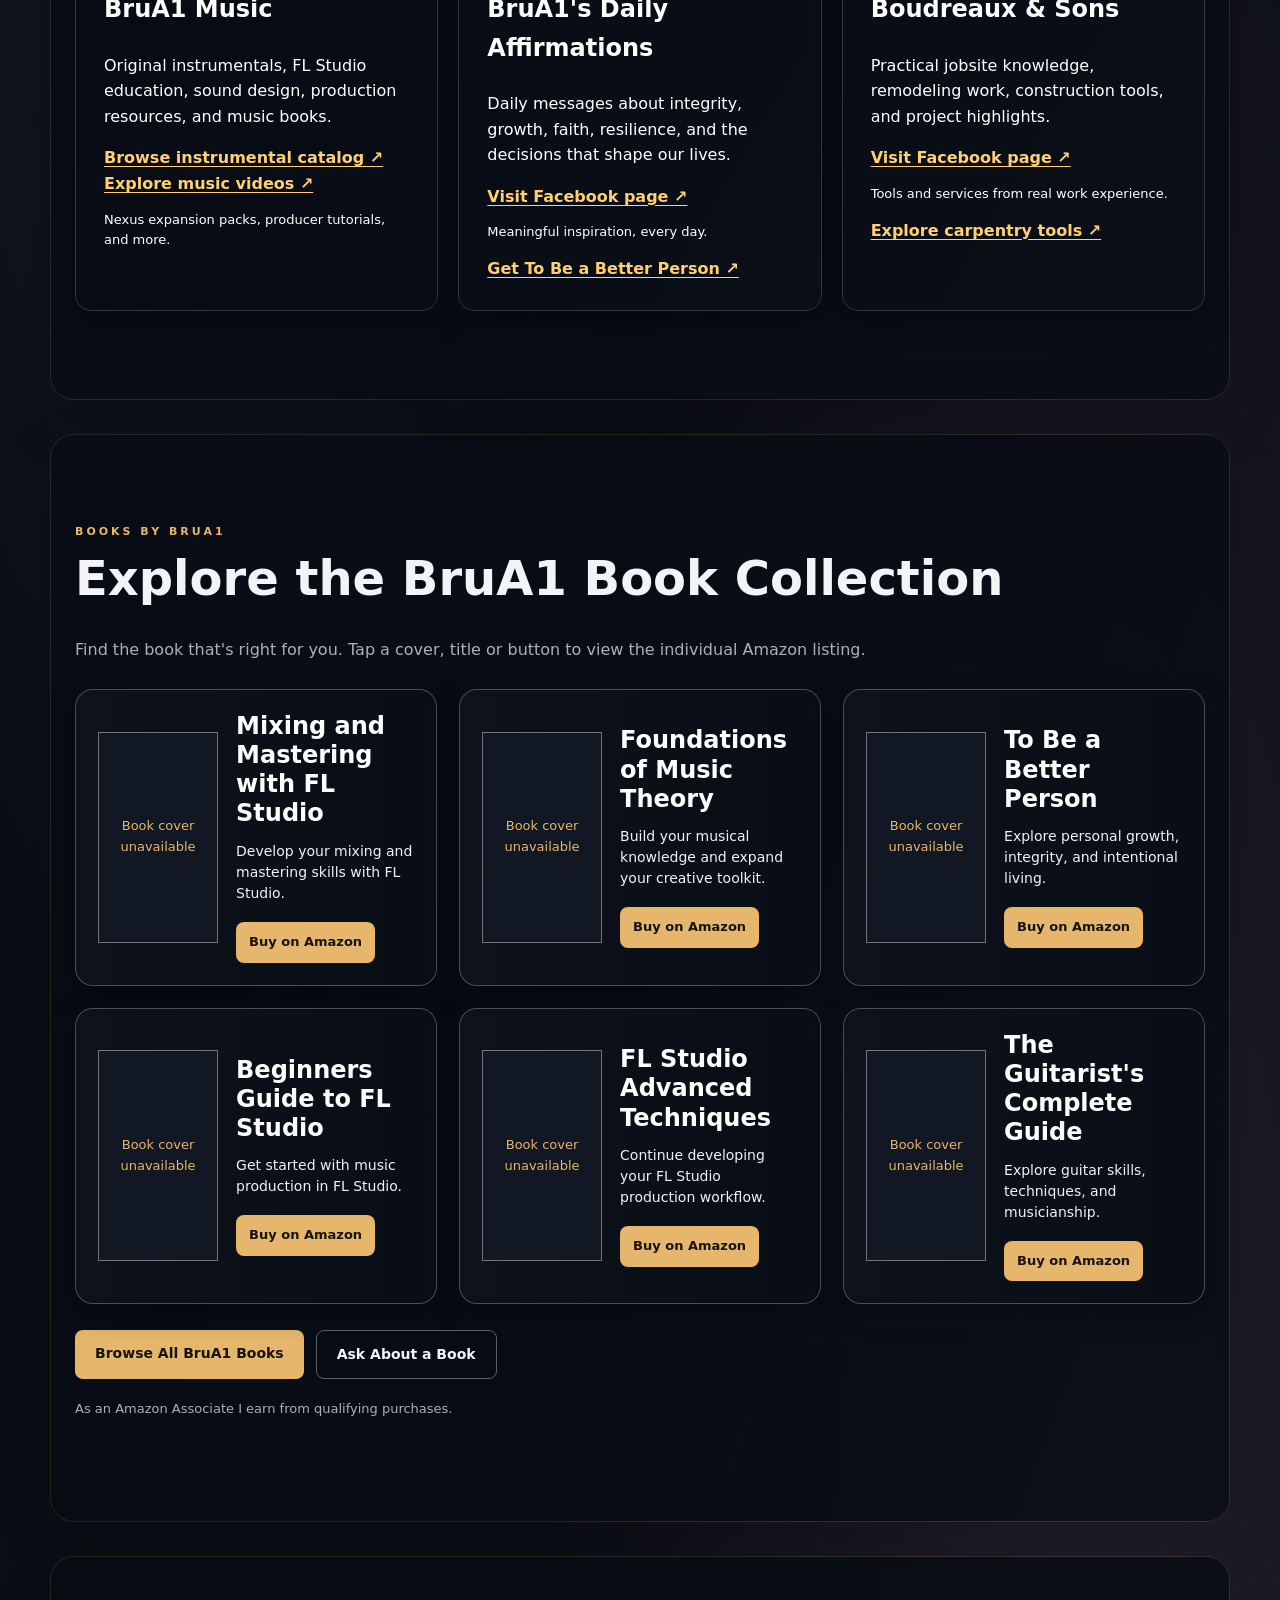
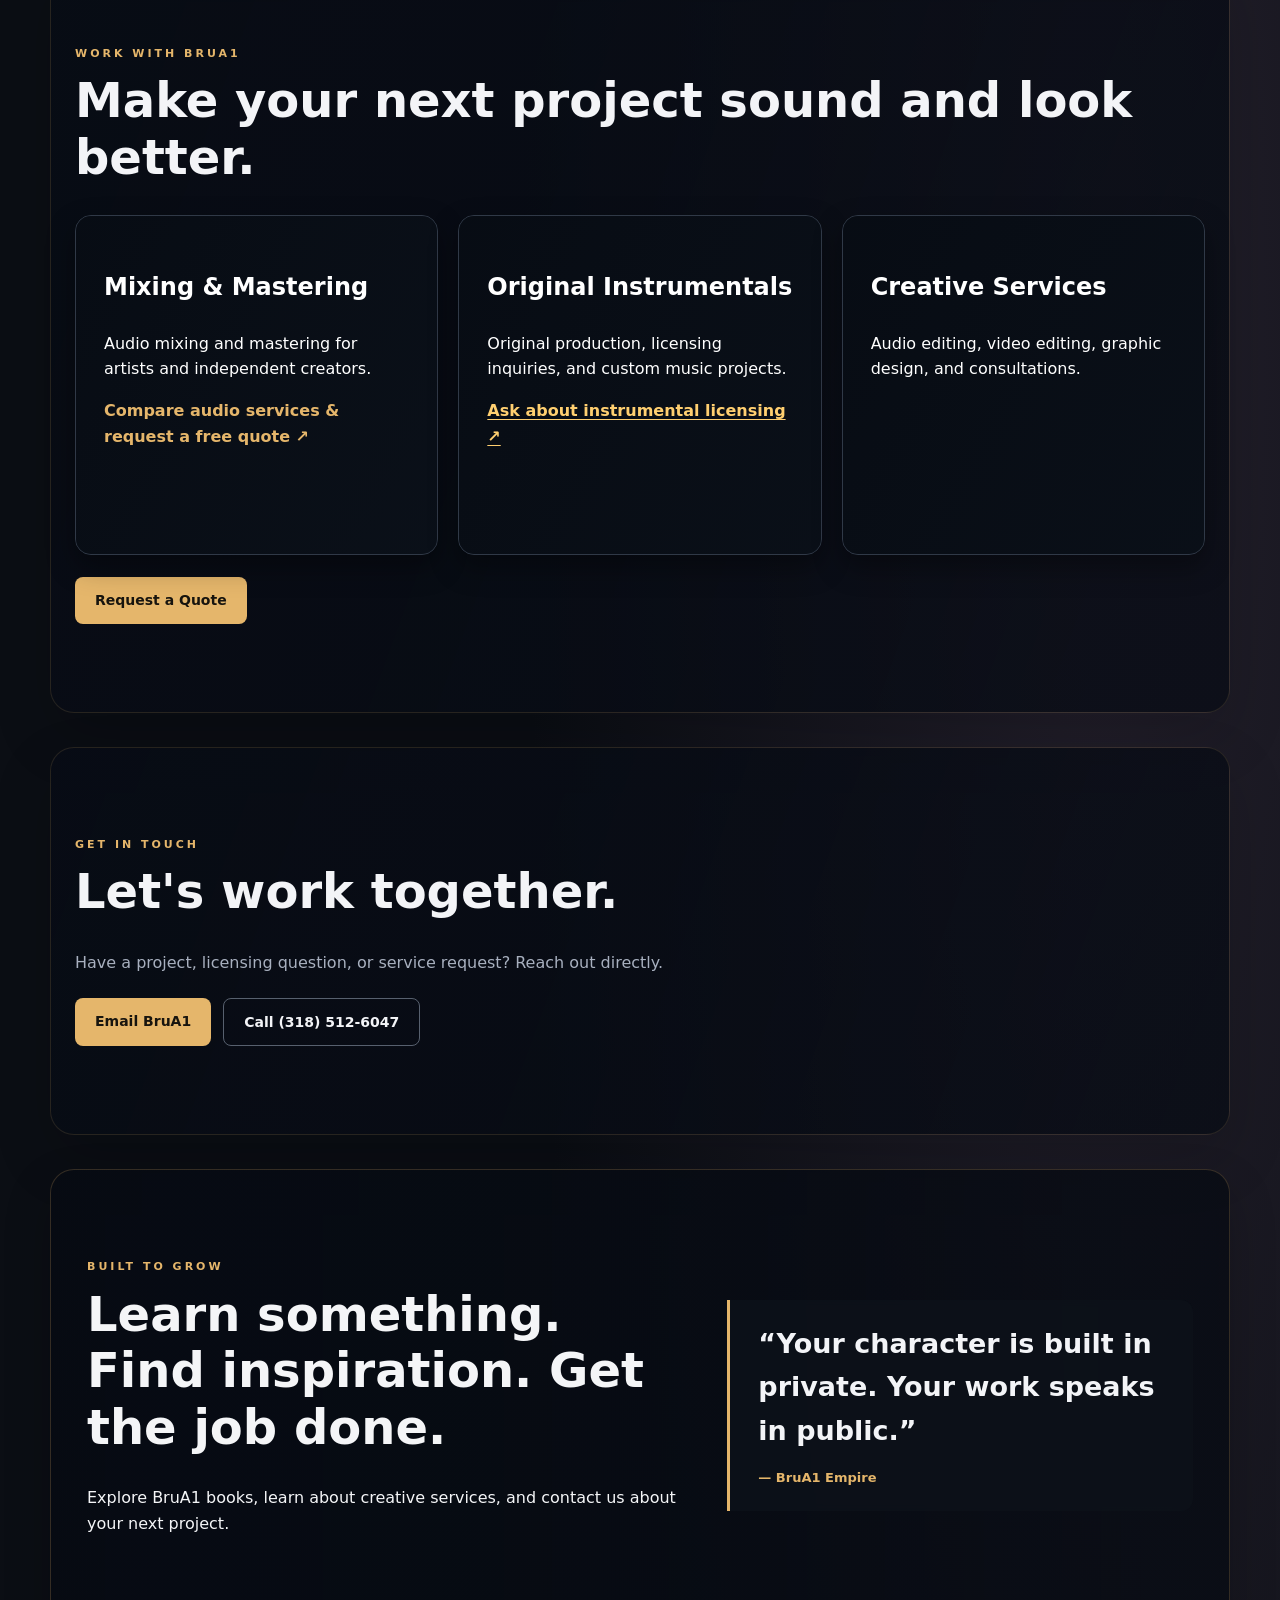
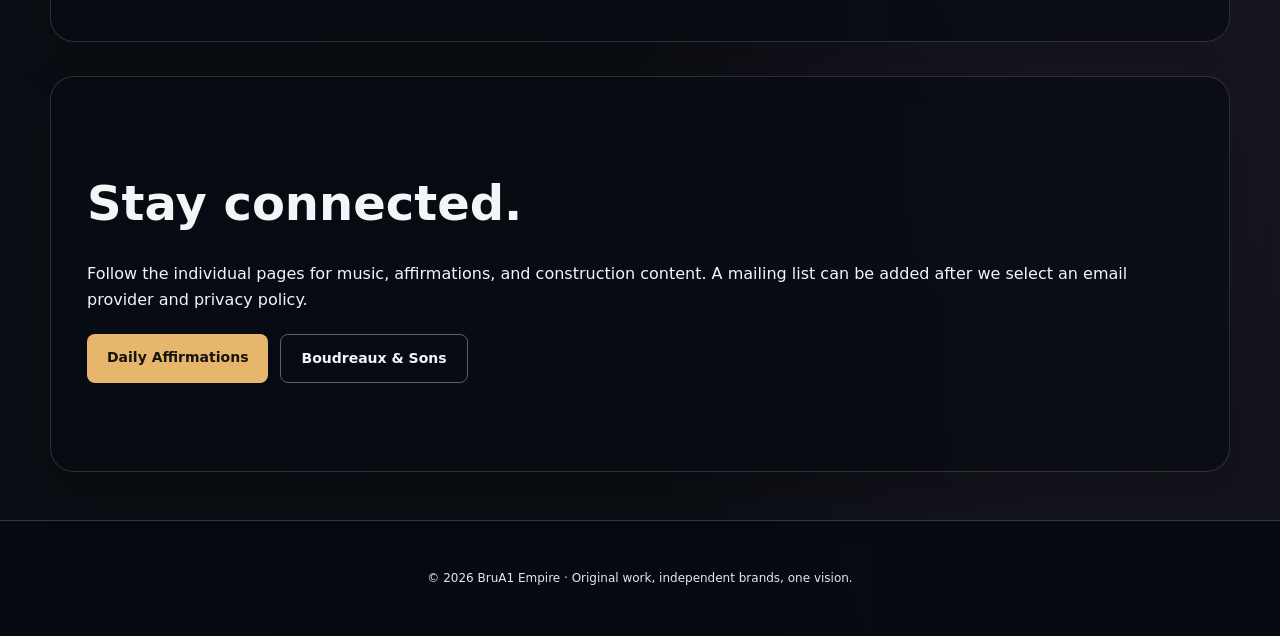
==== commit cfa67637: "Add Meet BruA1 founder intro with muted autoplay video" ====
--- a/index.html
+++ b/index.html
@@ -45,5 +45,10 @@
 <meta name="twitter:description" content="Original instrumentals, music production, books, daily inspiration, and craftsmanship.">
 <meta name="twitter:image" content="https://brua1.com/assets/brua1-website-banner-2026.jpg">
 <meta name="twitter:image:alt" content="Colorful BruA1.com artwork featuring music production, a Louisiana skyline and craftsmanship">
-</head><body class="home-art"><header class="top"><a class="logo" href="index.html">BRU<span>A1</span> <small>EMPIRE</small></a><nav><a href="instrumentals.html">Instrumental Store</a><a href="#community-hub">Community</a><a href="learning-center.html">Learning Center</a><a href="#music">Music</a><a href="#affirmations">Affirmations</a><a href="#builders">Boudreaux & Sons</a><a href="books.html">Books</a><a href="shop.html">Shop</a><a href="#services">Services</a><a href="services.html">Audio Services</a><a href="#contact">Contact</a><a href="fl-studio-resources.html">FL Studio Resources</a></nav></header><main><section class="hero"><div class="eyebrow">BRUA1 EMPIRE • CREATE • INSPIRE • BUILD</div><h1><span class="hero-first">Built From Passion.</span><br><em>Defined by Sound.</em></h1><p>Original music. Purposeful daily inspiration. Real craftsmanship. Discover everything we're building at BruA1 Empire.</p><div class="actions"><a class="btn" href="music-network.html#member-account">Join Community — Free</a><a class="btn secondary" href="learning-center.html">Watch &amp; Learn</a><a class="btn secondary" href="instrumentals.html">Browse Instrumentals</a><a class="btn secondary" href="books.html">Shop BruA1 Books</a><a class="btn secondary" href="shop.html">Shop Gear &amp; Tools</a><a class="btn secondary" href="#services">Hire BruA1</a></div></section><section id="community-hub" class="section hub-section"><div class="eyebrow">BRUA1 COMMUNITY</div><h2>Create together. Grow together.</h2><p class="intro">Connect with musicians, producers, inspirational creators and carpentry professionals. The first 50 founding accounts join free during the beta. No card or automatic subscription.</p><p id="hub-member-count" class="hub-count" role="status">Check founding membership availability in the community.</p><div class="hub-channel-grid"><a class="hub-channel" href="music-network.html?channel=general#member-account"><span class="hub-hash" aria-hidden="true">#</span><span><strong>General chat</strong><small>Talk with other members</small></span><span aria-hidden="true">→</span></a><a class="hub-channel" href="music-network.html?channel=producers#member-account"><span class="hub-hash" aria-hidden="true">#</span><span><strong>Producers / FL Studio</strong><small>Production workflows and feedback</small></span><span aria-hidden="true">→</span></a><a class="hub-channel" href="music-network.html?channel=education#member-account"><span class="hub-hash" aria-hidden="true">#</span><span><strong>Education &amp; tutorials</strong><small>Discuss lessons and ask questions</small></span><span aria-hidden="true">→</span></a><a class="hub-channel" href="music-network.html?channel=collaborations#member-account"><span class="hub-hash" aria-hidden="true">#</span><span><strong>Collaborations</strong><small>Find creative partners</small></span><span aria-hidden="true">→</span></a><a class="hub-channel" href="music-network.html?channel=opportunities#member-account"><span class="hub-hash" aria-hidden="true">#</span><span><strong>Opportunities</strong><small>Share work, services and projects</small></span><span aria-hidden="true">→</span></a><a class="hub-channel" href="music-network.html?channel=feedback#member-account"><span class="hub-hash" aria-hidden="true">#</span><span><strong>Music feedback</strong><small>Get constructive feedback</small></span><span aria-hidden="true">→</span></a></div><p class="muted">These are entry points into the existing members-only channels. Conversations and member profiles stay private until you sign in.</p><div class="actions"><a class="btn" href="music-network.html#member-account">Join free / Sign in</a><a class="btn secondary" href="music-network.html?channel=general#member-account">Open live chat</a><a class="btn secondary" href="music-network.html?channel=education#member-account">Open education forum</a><a class="btn secondary" href="music-network.html">Explore Music Network</a></div></section>
+<style id="brua1-founder-intro-styles">
+#meet-brua1{max-width:1180px;margin:34px auto;padding:36px;display:grid;grid-template-columns:minmax(0,1fr) minmax(0,340px);align-items:center;gap:40px;border:1px solid rgba(229,182,107,.24);border-radius:24px;background:linear-gradient(125deg,#161e2d,#0b0e14 72%);box-shadow:0 20px 48px #0003}
+#meet-brua1 h2{margin:12px 0 18px}#meet-brua1 .founder-video{width:100%;max-width:340px;margin:auto}#meet-brua1 iframe{display:block;width:100%;aspect-ratio:9/16;border:0;border-radius:14px;background:#080a0e}#meet-brua1 .founder-video p{margin:10px 0 0;text-align:center}#meet-brua1 .actions a:focus-visible{outline:3px solid var(--gold);outline-offset:4px}
+@media(max-width:780px){#meet-brua1{grid-template-columns:1fr;margin:18px 12px;padding:26px 20px;gap:22px;border-radius:16px}#meet-brua1 .founder-video{max-width:300px}}
+</style></head><body class="home-art"><header class="top"><a class="logo" href="index.html">BRU<span>A1</span> <small>EMPIRE</small></a><nav><a href="instrumentals.html">Instrumental Store</a><a href="#community-hub">Community</a><a href="learning-center.html">Learning Center</a><a href="#music">Music</a><a href="#affirmations">Affirmations</a><a href="#builders">Boudreaux & Sons</a><a href="books.html">Books</a><a href="shop.html">Shop</a><a href="#services">Services</a><a href="services.html">Audio Services</a><a href="#contact">Contact</a><a href="fl-studio-resources.html">FL Studio Resources</a></nav></header><main><section class="hero"><div class="eyebrow">BRUA1 EMPIRE • CREATE • INSPIRE • BUILD</div><h1><span class="hero-first">Built From Passion.</span><br><em>Defined by Sound.</em></h1><p>Original music. Purposeful daily inspiration. Real craftsmanship. Discover everything we're building at BruA1 Empire.</p><div class="actions"><a class="btn" href="music-network.html#member-account">Join Community — Free</a><a class="btn secondary" href="learning-center.html">Watch &amp; Learn</a><a class="btn secondary" href="instrumentals.html">Browse Instrumentals</a><a class="btn secondary" href="books.html">Shop BruA1 Books</a><a class="btn secondary" href="shop.html">Shop Gear &amp; Tools</a><a class="btn secondary" href="#services">Hire BruA1</a></div></section><section id="meet-brua1" class="section" aria-labelledby="meet-brua1-title"><div><div class="eyebrow">MEET THE FOUNDER</div><h2 id="meet-brua1-title">Meet BruA1 | The Man Behind the Empire</h2><p class="intro">My face. My vision. Powered by AI. Meet the founder of BruA1 Empire through his AI-generated digital avatar and discover the vision behind our music, education and creative services.</p><div class="actions"><a class="btn" href="learning-center.html">Explore the Learning Center</a><a class="btn secondary" href="https://www.youtube.com/shorts/dhwF_ek2Plw" target="_blank" rel="noopener noreferrer">Watch on YouTube ↗</a></div></div><div class="founder-video"><iframe id="brua1-founder-player" src="https://www.youtube-nocookie.com/embed/dhwF_ek2Plw?autoplay=1&amp;mute=1&amp;playsinline=1&amp;rel=0" title="Meet BruA1 | The Man Behind the Empire" referrerpolicy="strict-origin-when-cross-origin" allow="autoplay; encrypted-media; picture-in-picture; fullscreen" allowfullscreen></iframe><p class="muted">Use the player controls to pause or turn on sound.</p></div></section>
+<section id="community-hub" class="section hub-section"><div class="eyebrow">BRUA1 COMMUNITY</div><h2>Create together. Grow together.</h2><p class="intro">Connect with musicians, producers, inspirational creators and carpentry professionals. The first 50 founding accounts join free during the beta. No card or automatic subscription.</p><p id="hub-member-count" class="hub-count" role="status">Check founding membership availability in the community.</p><div class="hub-channel-grid"><a class="hub-channel" href="music-network.html?channel=general#member-account"><span class="hub-hash" aria-hidden="true">#</span><span><strong>General chat</strong><small>Talk with other members</small></span><span aria-hidden="true">→</span></a><a class="hub-channel" href="music-network.html?channel=producers#member-account"><span class="hub-hash" aria-hidden="true">#</span><span><strong>Producers / FL Studio</strong><small>Production workflows and feedback</small></span><span aria-hidden="true">→</span></a><a class="hub-channel" href="music-network.html?channel=education#member-account"><span class="hub-hash" aria-hidden="true">#</span><span><strong>Education &amp; tutorials</strong><small>Discuss lessons and ask questions</small></span><span aria-hidden="true">→</span></a><a class="hub-channel" href="music-network.html?channel=collaborations#member-account"><span class="hub-hash" aria-hidden="true">#</span><span><strong>Collaborations</strong><small>Find creative partners</small></span><span aria-hidden="true">→</span></a><a class="hub-channel" href="music-network.html?channel=opportunities#member-account"><span class="hub-hash" aria-hidden="true">#</span><span><strong>Opportunities</strong><small>Share work, services and projects</small></span><span aria-hidden="true">→</span></a><a class="hub-channel" href="music-network.html?channel=feedback#member-account"><span class="hub-hash" aria-hidden="true">#</span><span><strong>Music feedback</strong><small>Get constructive feedback</small></span><span aria-hidden="true">→</span></a></div><p class="muted">These are entry points into the existing members-only channels. Conversations and member profiles stay private until you sign in.</p><div class="actions"><a class="btn" href="music-network.html#member-account">Join free / Sign in</a><a class="btn secondary" href="music-network.html?channel=general#member-account">Open live chat</a><a class="btn secondary" href="music-network.html?channel=education#member-account">Open education forum</a><a class="btn secondary" href="music-network.html">Explore Music Network</a></div></section>
 <section id="learning-preview" class="section hub-section"><div class="eyebrow">WATCH · LEARN · PRACTICE</div><h2>BruA1 Learning Center</h2><p class="intro">Learn music production, FL Studio, mixing and music theory with BruA1. Watch selected published videos without leaving the website, then connect with other creators in the community.</p><div class="hub-feature-grid"><article class="hub-feature"><p class="eyebrow">FL Studio</p><h3>Automation Clips in FL Studio</h3><p>Build movement and control changes across your arrangement.</p><a class="btn secondary" href="learning-center.html#lesson-qXFrxTHaCLw">Watch lesson →</a></article><article class="hub-feature"><p class="eyebrow">Mixing &amp; mastering</p><h3>Compressor Attack and Transients Explained</h3><p>Understand how attack settings affect punch and dynamics.</p><a class="btn secondary" href="learning-center.html#lesson-lneWd0WQ0nU">Watch lesson →</a></article><article class="hub-feature"><p class="eyebrow">Music theory</p><h3>Major 7 vs Dominant 7 vs Minor 7 Chords</h3><p>Compare three essential seventh-chord sounds.</p><a class="btn secondary" href="learning-center.html#lesson-SNli4HFGF_g">Watch lesson →</a></article></div><div class="actions"><a class="btn" href="learning-center.html">Explore the Learning Center</a><a class="btn secondary" href="fl-studio-resources.html">Free FL Studio Resources</a><a class="btn secondary" href="https://www.youtube.com/@BruA1" target="_blank" rel="noopener noreferrer">BruA1 on YouTube ↗</a></div></section><section id="brands" class="section"><div class="eyebrow">OUR BRANDS</div><h2>Everything under one roof.</h2><div class="cards"><article class="card brua1-music-brand-card" id="music" style="--music-brand-art:url(&quot;https://brua1.com/assets/brua1-messenger-preview-2026.png&quot;)"><div class="symbol">♫</div><h3>BruA1 Music</h3><p>Original instrumentals, FL Studio education, sound design, production resources, and music books.</p><div class="links"><a href="instrumentals.html">Browse instrumental catalog ↗</a></div><div class="links"><a href="https://www.youtube.com/@BruA1" target="_blank" rel="noopener">Explore music videos ↗</a></div><p class="muted">Nexus expansion packs, producer tutorials, and more.</p></article><article class="card affirmations-brand-card" id="affirmations" style="--affirmations-art:url(&quot;https://drive.google.com/thumbnail?id=1j97_FrIyOdmr3PAECvJX6cseo77cNrdS&sz=w1600&quot;)"><div class="symbol">✦</div><h3>BruA1's Daily Affirmations</h3><p>Daily messages about integrity, growth, faith, resilience, and the decisions that shape our lives.</p><div class="links"><a href="https://www.facebook.com/brua1dialyaffirmations" target="_blank" rel="noopener">Visit Facebook page ↗</a></div><p class="muted">Meaningful inspiration, every day.</p><div class="links"><a href="https://link.amazon/B0ckPJZT5" target="_blank" rel="sponsored noopener noreferrer">Get To Be a Better Person ↗</a></div></article><article class="card boudreaux-brand-card" id="builders" style="--boudreaux-art:url(&quot;https://drive.google.com/thumbnail?id=1keKfGM-ojmV7MUK_N_SAn1sQaFJnM_l1&sz=w1600&quot;)"><div class="symbol">▰</div><h3>Boudreaux & Sons</h3><p>Practical jobsite knowledge, remodeling work, construction tools, and project highlights.</p><div class="links"><a href="https://www.facebook.com/boudreauxnsons/" target="_blank" rel="noopener">Visit Facebook page ↗</a></div><p class="muted">Tools and services from real work experience.</p><div class="links"><a href="shop.html#carpentry">Explore carpentry tools ↗</a></div></article></div></section><section id="books" class="section"><div class="eyebrow">BOOKS BY BRUA1</div><h2>Explore the BruA1 Book Collection</h2><p class="intro">Find the book that's right for you. Tap a cover, title or button to view the individual Amazon listing.</p><div class="book-showcase-grid"><article class="book-showcase-card" style="--cover-image:url('https://images-na.ssl-images-amazon.com/images/P/B0DBR1P54Q.01.L.jpg')"><a class="book-showcase-cover" href="https://link.amazon/B0dbVA2uR" target="_blank" rel="sponsored noopener noreferrer" aria-label="Shop Mixing and Mastering with FL Studio on Amazon"><img src="https://images-na.ssl-images-amazon.com/images/P/B0DBR1P54Q.01.L.jpg" alt="Mixing and Mastering with FL Studio book cover" loading="lazy" onerror="this.style.display='none';this.parentElement.classList.add('missing-cover')"></a><div class="book-showcase-info"><h3><a href="https://link.amazon/B0dbVA2uR" target="_blank" rel="sponsored noopener noreferrer">Mixing and Mastering with FL Studio</a></h3><p>Develop your mixing and mastering skills with FL Studio.</p><a class="btn book-showcase-buy" href="https://link.amazon/B0dbVA2uR" target="_blank" rel="sponsored noopener noreferrer">Buy on Amazon</a></div></article><article class="book-showcase-card" style="--cover-image:url('https://drive.google.com/thumbnail?id=189gJFk4-sRUMz2CZmdJ-AzojvEDtb_ih&sz=w1200')"><a class="book-showcase-cover" href="https://link.amazon/B0gmwy1I0" target="_blank" rel="sponsored noopener noreferrer" aria-label="Shop Foundations of Music Theory on Amazon"><img src="https://drive.google.com/thumbnail?id=189gJFk4-sRUMz2CZmdJ-AzojvEDtb_ih&sz=w1200" alt="Foundations of Music Theory book cover" loading="lazy" onerror="this.style.display='none';this.parentElement.classList.add('missing-cover')"></a><div class="book-showcase-info"><h3><a href="https://link.amazon/B0gmwy1I0" target="_blank" rel="sponsored noopener noreferrer">Foundations of Music Theory</a></h3><p>Build your musical knowledge and expand your creative toolkit.</p><a class="btn book-showcase-buy" href="https://link.amazon/B0gmwy1I0" target="_blank" rel="sponsored noopener noreferrer">Buy on Amazon</a></div></article><article class="book-showcase-card" style="--cover-image:url('https://images-na.ssl-images-amazon.com/images/P/B0DFWZWX66.01.L.jpg')"><a class="book-showcase-cover" href="https://link.amazon/B0ckPJZT5" target="_blank" rel="sponsored noopener noreferrer" aria-label="Shop To Be a Better Person on Amazon"><img src="https://images-na.ssl-images-amazon.com/images/P/B0DFWZWX66.01.L.jpg" alt="To Be a Better Person book cover" loading="lazy" onerror="this.style.display='none';this.parentElement.classList.add('missing-cover')"></a><div class="book-showcase-info"><h3><a href="https://link.amazon/B0ckPJZT5" target="_blank" rel="sponsored noopener noreferrer">To Be a Better Person</a></h3><p>Explore personal growth, integrity, and intentional living.</p><a class="btn book-showcase-buy" href="https://link.amazon/B0ckPJZT5" target="_blank" rel="sponsored noopener noreferrer">Buy on Amazon</a></div></article><article class="book-showcase-card" style="--cover-image:url('https://images-na.ssl-images-amazon.com/images/P/B0DBR6S1MN.01.L.jpg')"><a class="book-showcase-cover" href="https://link.amazon/B0fQSfMyb" target="_blank" rel="sponsored noopener noreferrer" aria-label="Shop Beginners Guide to FL Studio on Amazon"><img src="https://images-na.ssl-images-amazon.com/images/P/B0DBR6S1MN.01.L.jpg" alt="Beginners Guide to FL Studio book cover" loading="lazy" onerror="this.style.display='none';this.parentElement.classList.add('missing-cover')"></a><div class="book-showcase-info"><h3><a href="https://link.amazon/B0fQSfMyb" target="_blank" rel="sponsored noopener noreferrer">Beginners Guide to FL Studio</a></h3><p>Get started with music production in FL Studio.</p><a class="btn book-showcase-buy" href="https://link.amazon/B0fQSfMyb" target="_blank" rel="sponsored noopener noreferrer">Buy on Amazon</a></div></article><article class="book-showcase-card" style="--cover-image:url('https://images-na.ssl-images-amazon.com/images/P/B0D6X38KS8.01.L.jpg')"><a class="book-showcase-cover" href="https://link.amazon/B0gxIhF5H" target="_blank" rel="sponsored noopener noreferrer" aria-label="Shop FL Studio Advanced Techniques on Amazon"><img src="https://images-na.ssl-images-amazon.com/images/P/B0D6X38KS8.01.L.jpg" alt="FL Studio Advanced Techniques book cover" loading="lazy" onerror="this.style.display='none';this.parentElement.classList.add('missing-cover')"></a><div class="book-showcase-info"><h3><a href="https://link.amazon/B0gxIhF5H" target="_blank" rel="sponsored noopener noreferrer">FL Studio Advanced Techniques</a></h3><p>Continue developing your FL Studio production workflow.</p><a class="btn book-showcase-buy" href="https://link.amazon/B0gxIhF5H" target="_blank" rel="sponsored noopener noreferrer">Buy on Amazon</a></div></article><article class="book-showcase-card" style="--cover-image:url('https://images-na.ssl-images-amazon.com/images/P/B0DCHCTPRF.01.L.jpg')"><a class="book-showcase-cover" href="https://link.amazon/B04CY1TQb" target="_blank" rel="sponsored noopener noreferrer" aria-label="Shop The Guitarist's Complete Guide on Amazon"><img src="https://images-na.ssl-images-amazon.com/images/P/B0DCHCTPRF.01.L.jpg" alt="The Guitarist's Complete Guide book cover" loading="lazy" onerror="this.style.display='none';this.parentElement.classList.add('missing-cover')"></a><div class="book-showcase-info"><h3><a href="https://link.amazon/B04CY1TQb" target="_blank" rel="sponsored noopener noreferrer">The Guitarist's Complete Guide</a></h3><p>Explore guitar skills, techniques, and musicianship.</p><a class="btn book-showcase-buy" href="https://link.amazon/B04CY1TQb" target="_blank" rel="sponsored noopener noreferrer">Buy on Amazon</a></div></article></div><div class="actions"><a class="btn" href="books.html">Browse All BruA1 Books</a><a class="btn secondary" href="mailto:brua1@brua1.com?subject=BruA1%20Book%20Question">Ask About a Book</a></div><p class="muted book-affiliate-note">As an Amazon Associate I earn from qualifying purchases.</p></section><section id="services" class="section"><div class="eyebrow">WORK WITH BRUA1</div><h2>Make your next project sound and look better.</h2><div class="cards"><article class="card mixing-service-card" style="--mixing-art:url(&quot;https://drive.google.com/thumbnail?id=1arTUyaTbtogvchmV63BevEuPaB9FPMXt&sz=w1600&quot;)"><h3>Mixing &amp; Mastering</h3><p>Audio mixing and mastering for artists and independent creators.</p><div class="links"><a href="services.html">Compare audio services &amp; request a free quote ↗</a></div></article><article class="card instrumentals-service-card" style="--instrumentals-art:url(&quot;https://drive.google.com/thumbnail?id=1k-0HDPBT8oYM79VHfF9h4_giLLuIwSMV&sz=w1600&quot;)"><h3>Original Instrumentals</h3><p>Original production, licensing inquiries, and custom music projects.</p><div class="links"><a href="mailto:brua1@brua1.com?subject=Instrumental%20Licensing%20Inquiry">Ask about instrumental licensing ↗</a></div></article><article class="card creative-service-card" style="--creative-art:url(&quot;https://drive.google.com/thumbnail?id=1NO43t-p6GwBFLpu292cllXKPfUVcP9_4&sz=w1600&quot;)"><h3>Creative Services</h3><p>Audio editing, video editing, graphic design, and consultations.</p></article></div><div class="actions"><a class="btn" href="mailto:brua1@brua1.com?subject=BruA1%20Service%20Inquiry">Request a Quote</a></div></section><section id="contact" class="section"><div class="eyebrow">GET IN TOUCH</div><h2>Let's work together.</h2><p class="intro">Have a project, licensing question, or service request? Reach out directly.</p><div class="actions"><a class="btn" href="mailto:brua1@brua1.com">Email BruA1</a><a class="btn secondary" href="tel:+13185126047">Call (318) 512-6047</a></div></section><section class="section feature"><div><div class="eyebrow">BUILT TO GROW</div><h2>Learn something. Find inspiration. Get the job done.</h2><p>Explore BruA1 books, learn about creative services, and contact us about your next project.</p></div><div class="quote">“Your character is built in private. Your work speaks in public.”<small>— BruA1 Empire</small></div></section><section class="section newsletter"><h2>Stay connected.</h2><p>Follow the individual pages for music, affirmations, and construction content. A mailing list can be added after we select an email provider and privacy policy.</p><div class="actions"><a class="btn" href="https://www.facebook.com/brua1dialyaffirmations">Daily Affirmations</a><a class="btn secondary" href="https://www.facebook.com/boudreauxnsons/">Boudreaux & Sons</a></div></section></main><footer>© <span id="year"></span> BruA1 Empire · Original work, independent brands, one vision. </footer><script src="script.js"></script><a class="community-fab" href="music-network.html?channel=general#member-account" aria-label="Open BruA1 member chat"><svg aria-hidden="true" viewBox="0 0 24 24" width="23" height="23" fill="none" stroke="currentColor" stroke-width="2"><path d="M21 11.5a8.5 8.5 0 0 1-8.5 8.5H4l2-4a8.5 8.5 0 1 1 15-4.5Z"/><path d="M8 11h8M8 14h5"/></svg><span>Community</span></a></body></html>
